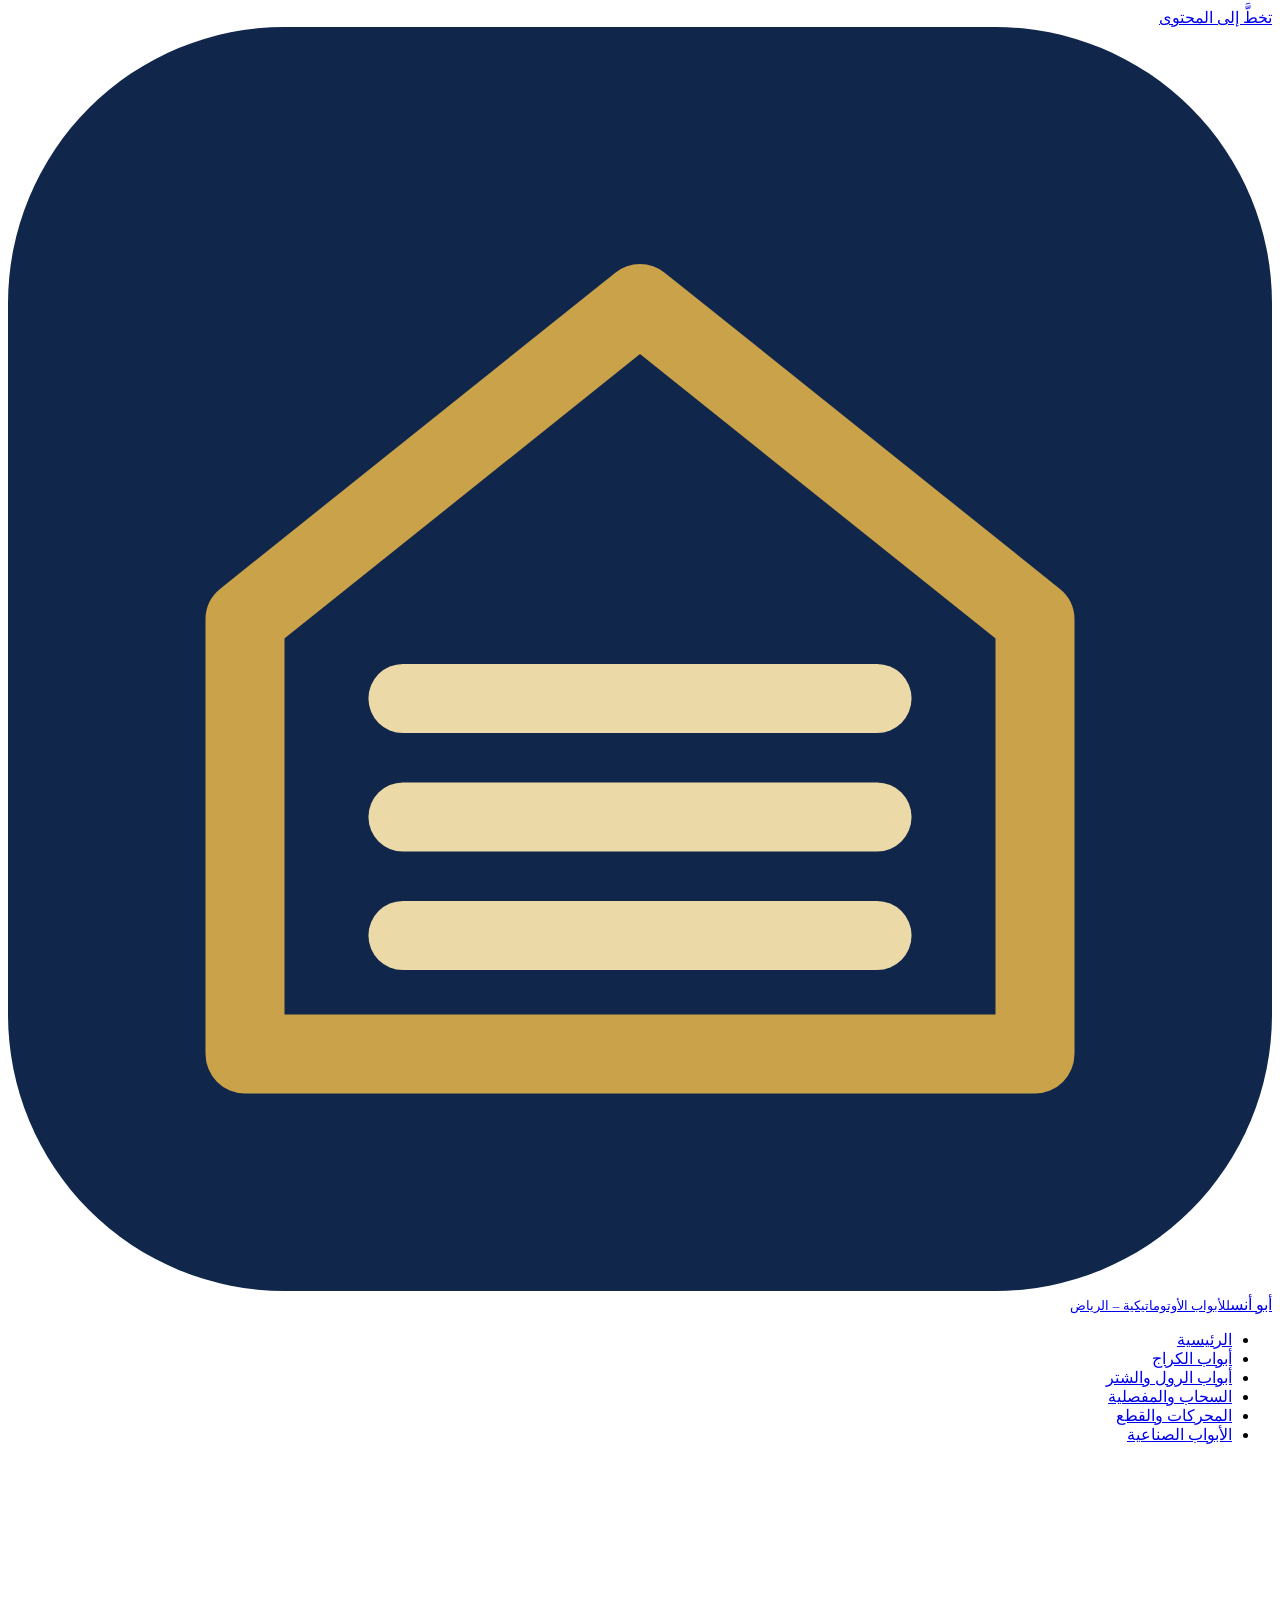
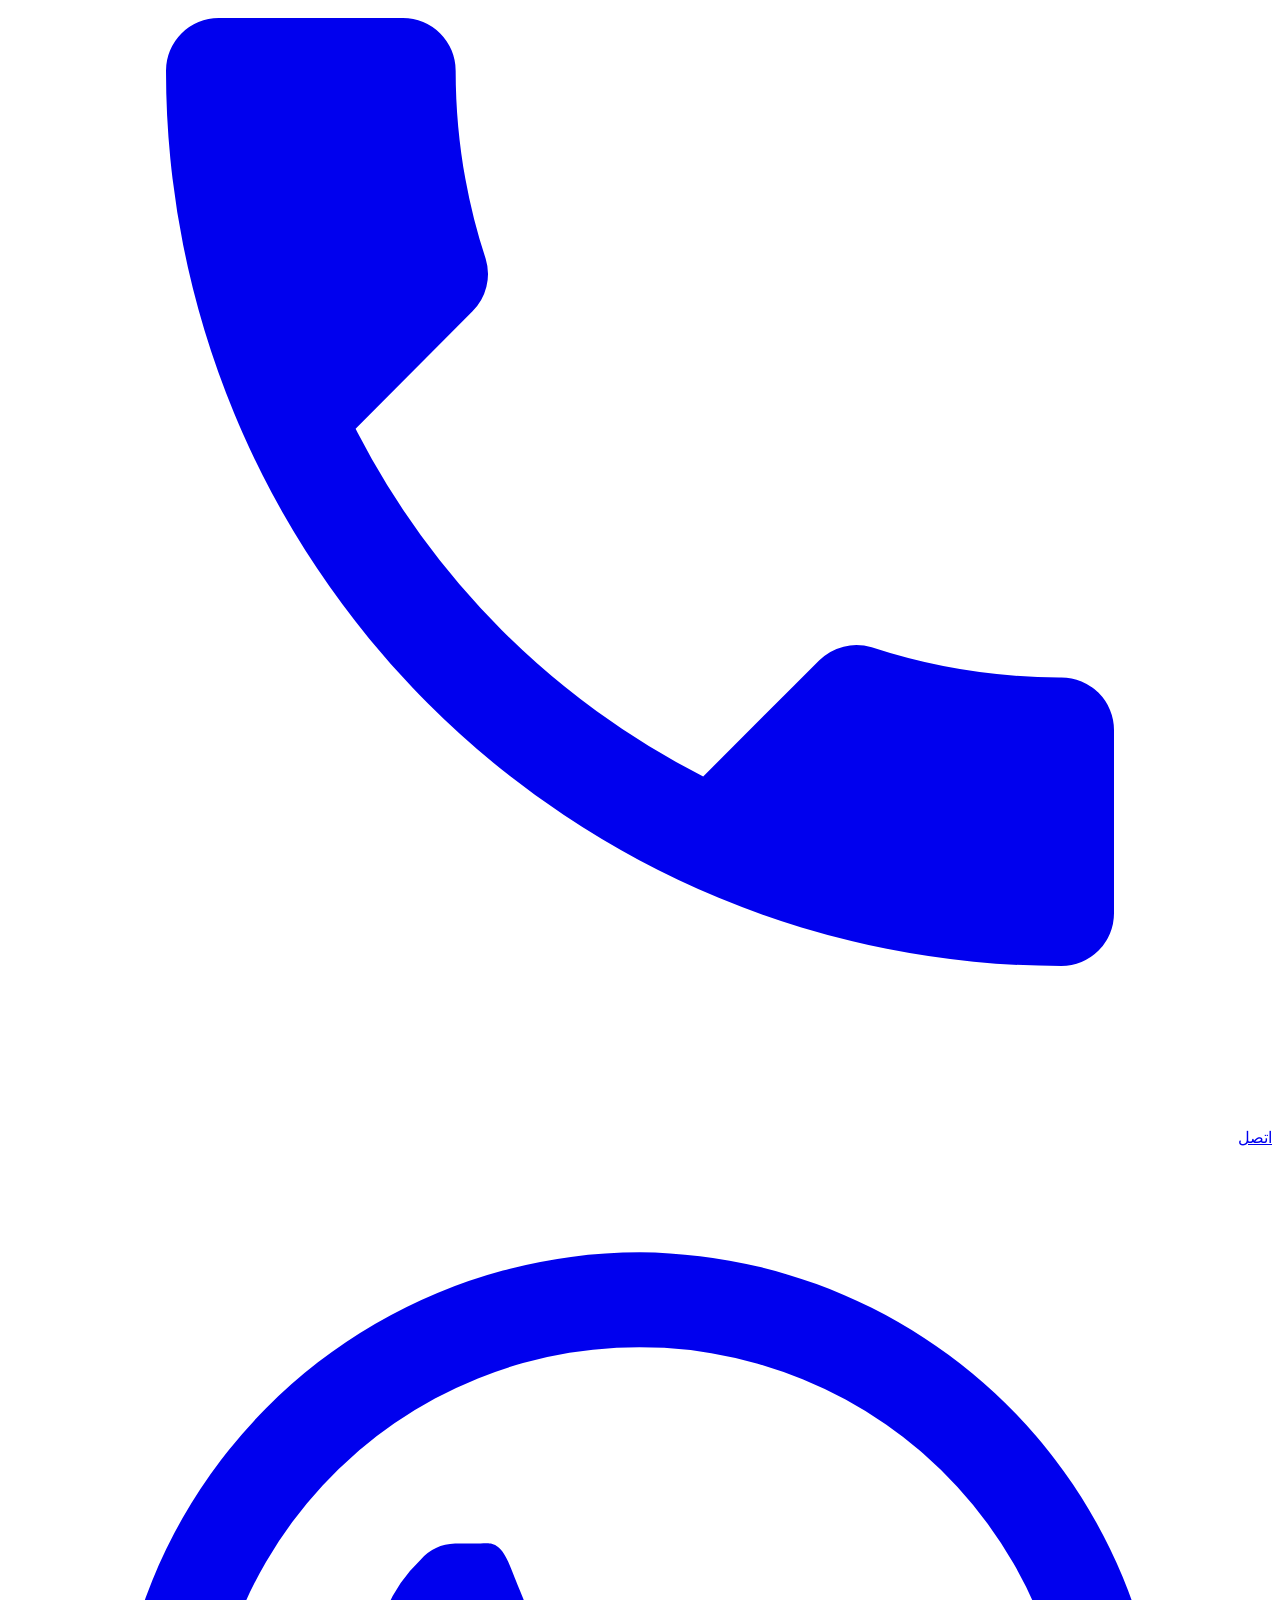
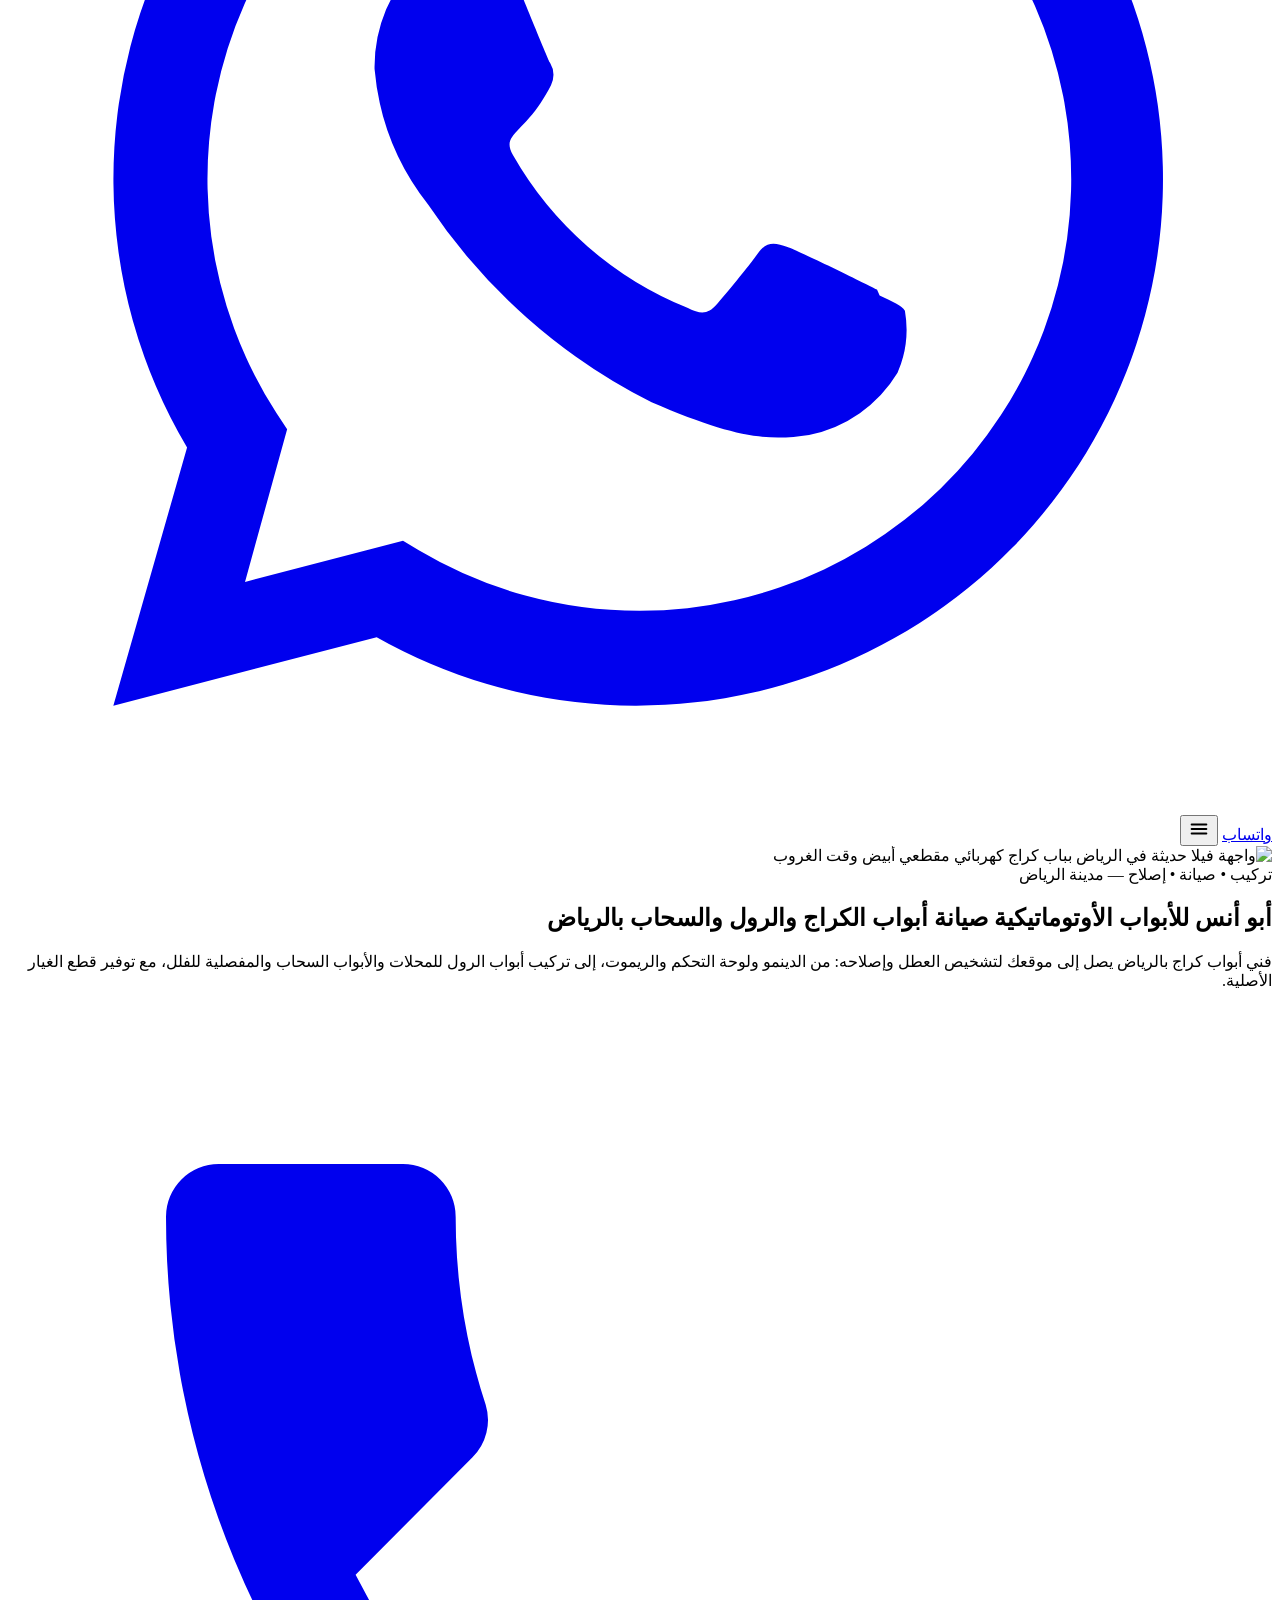
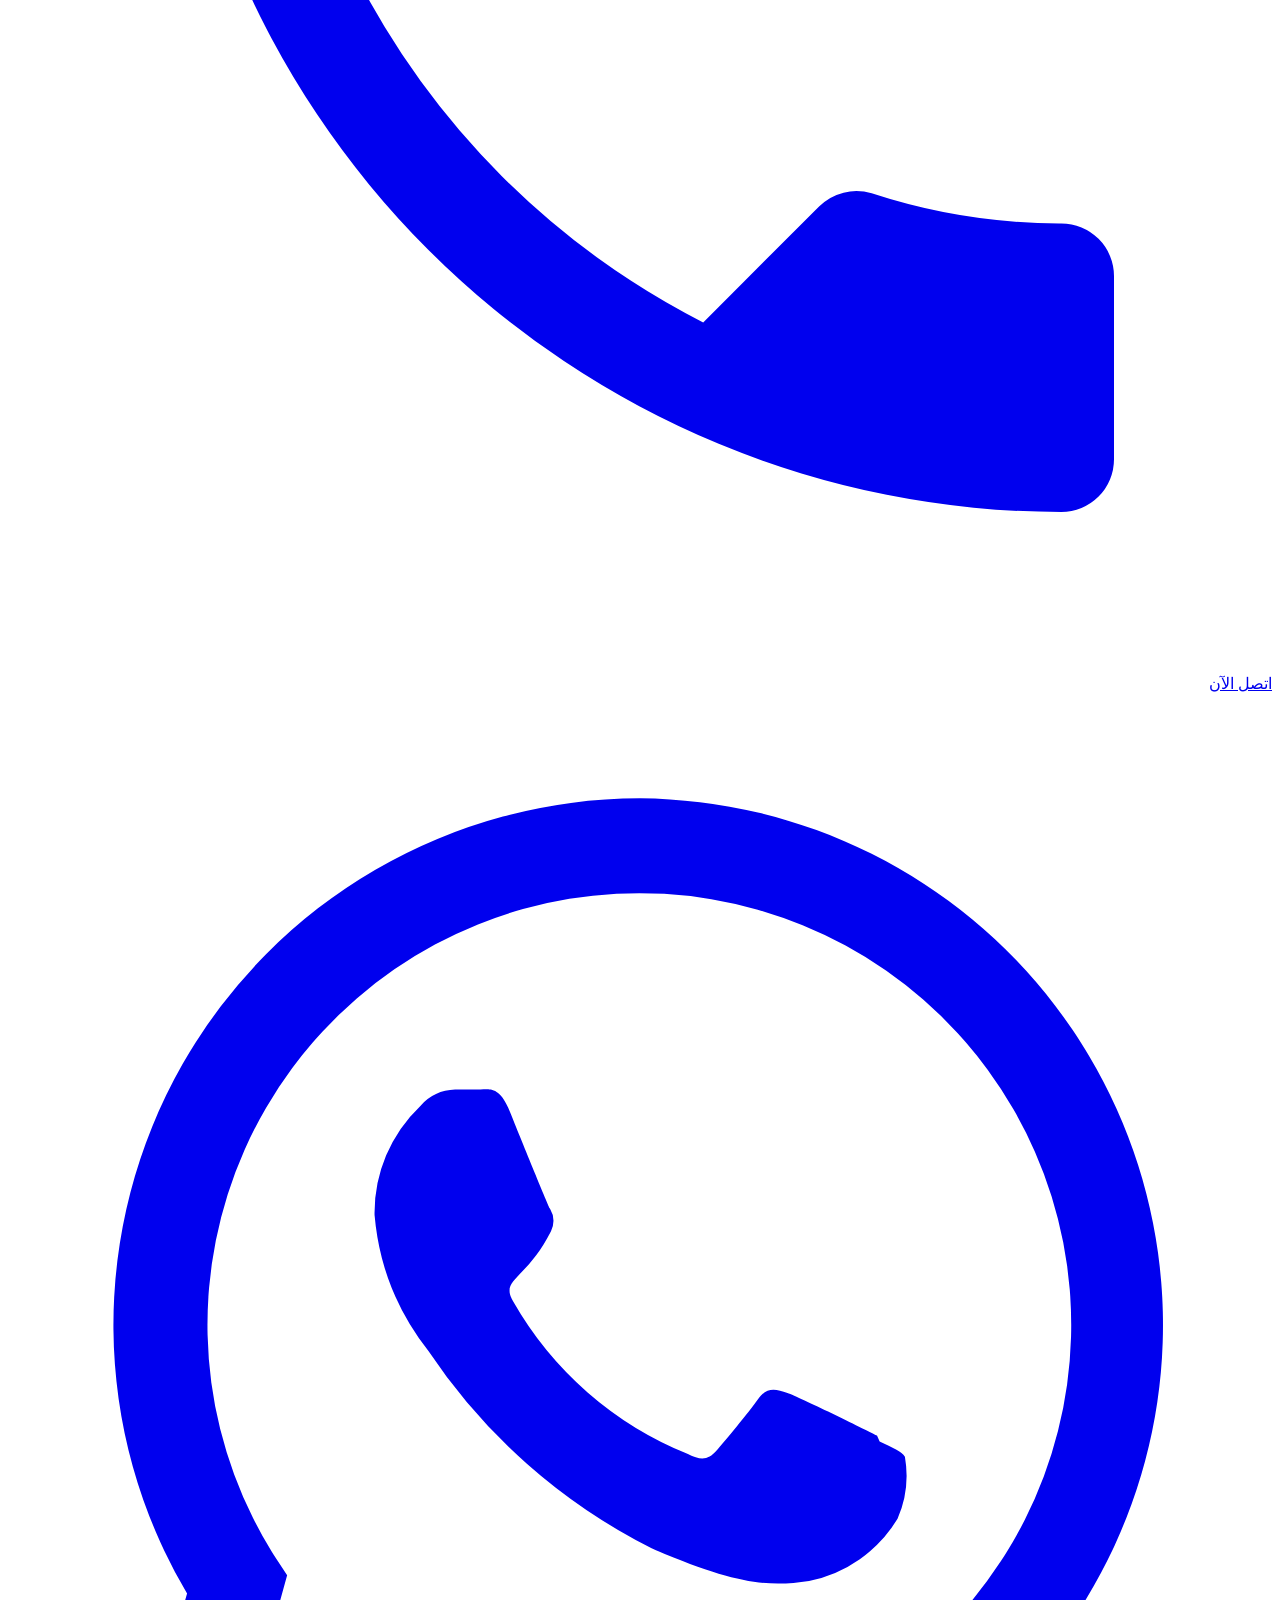
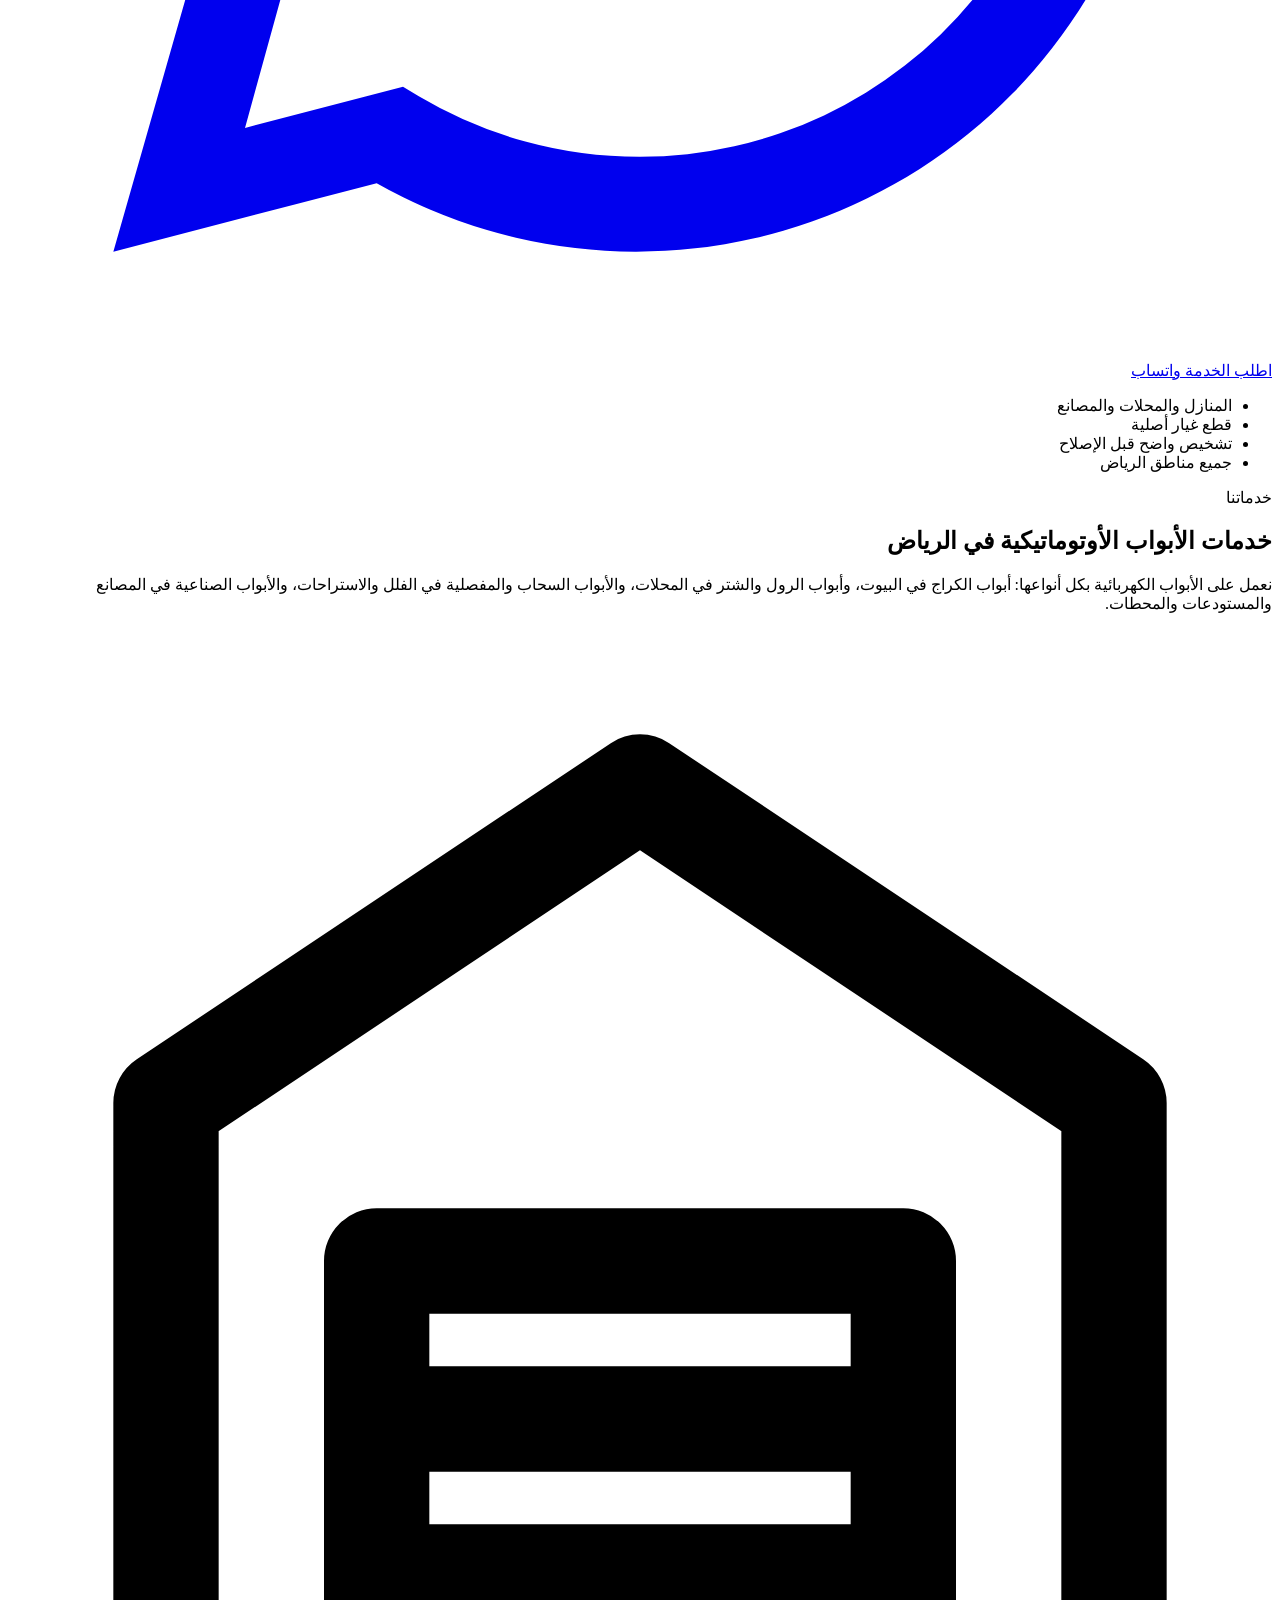
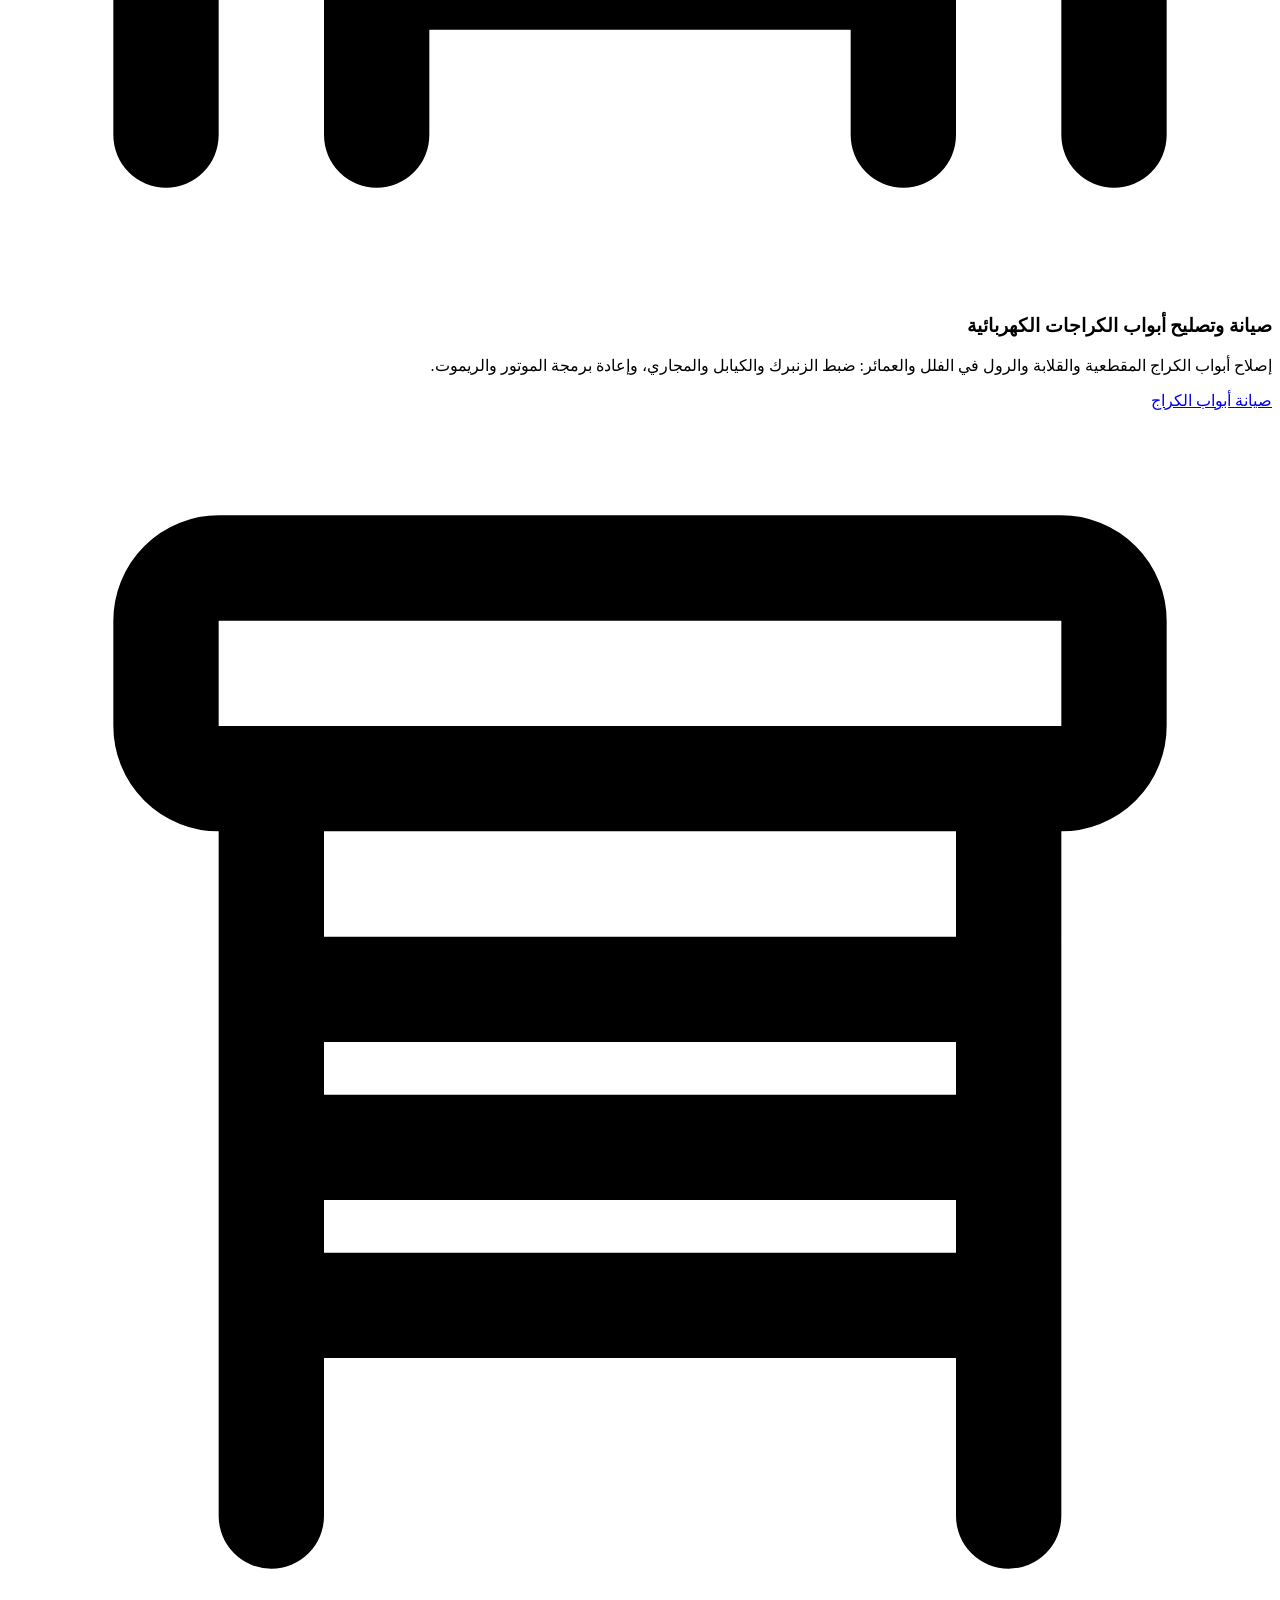
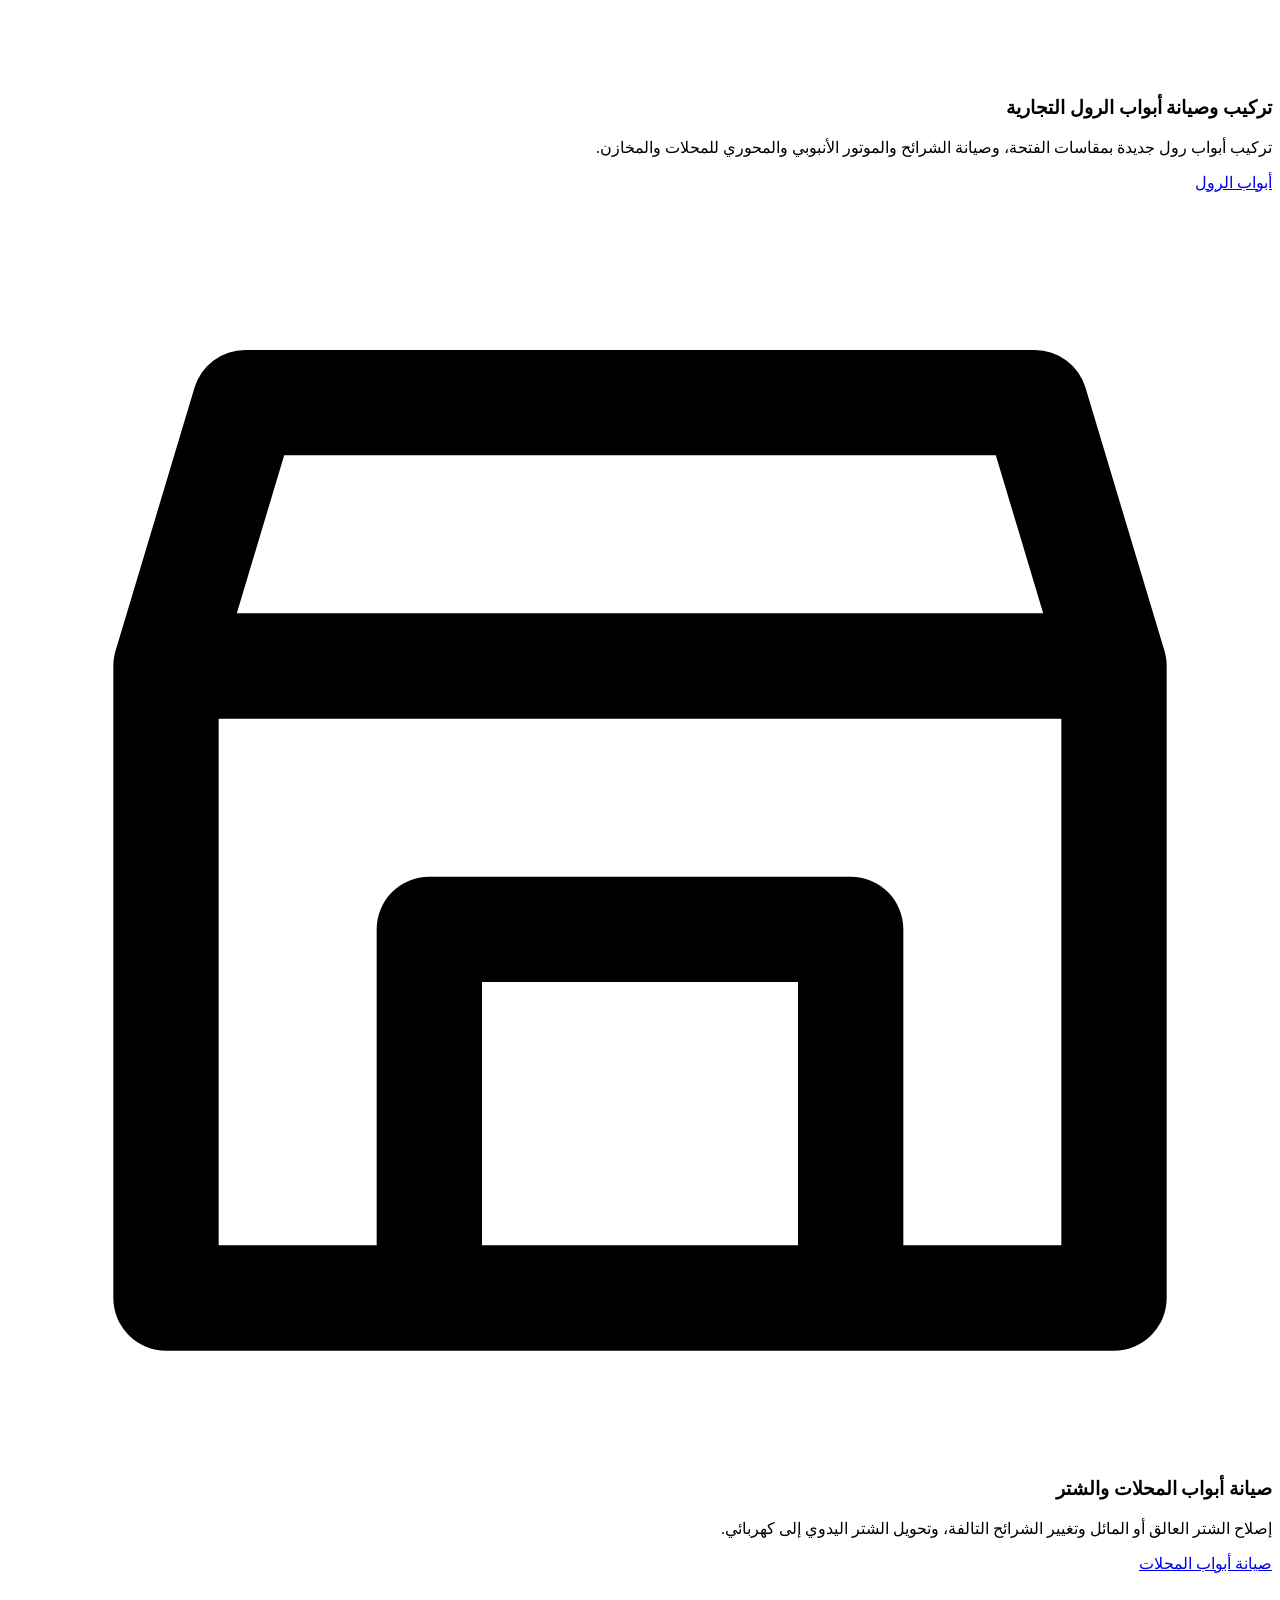
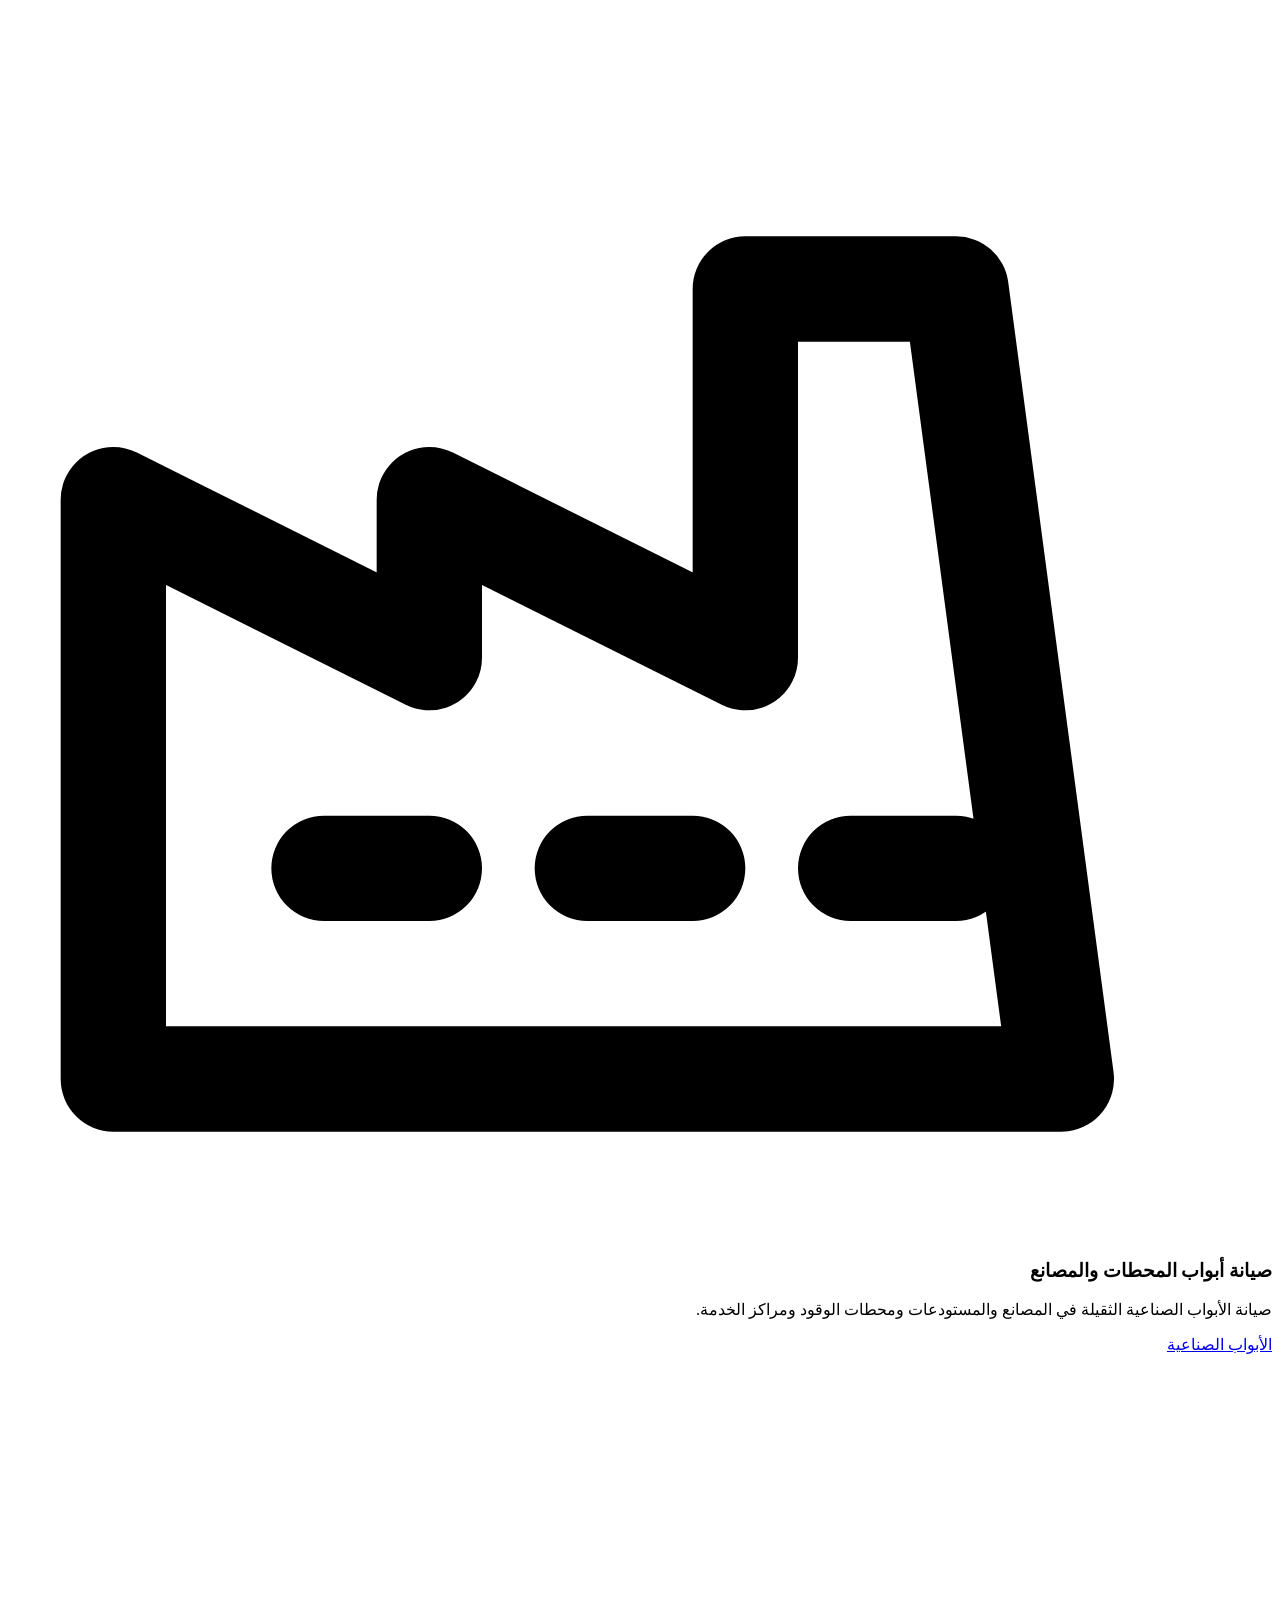
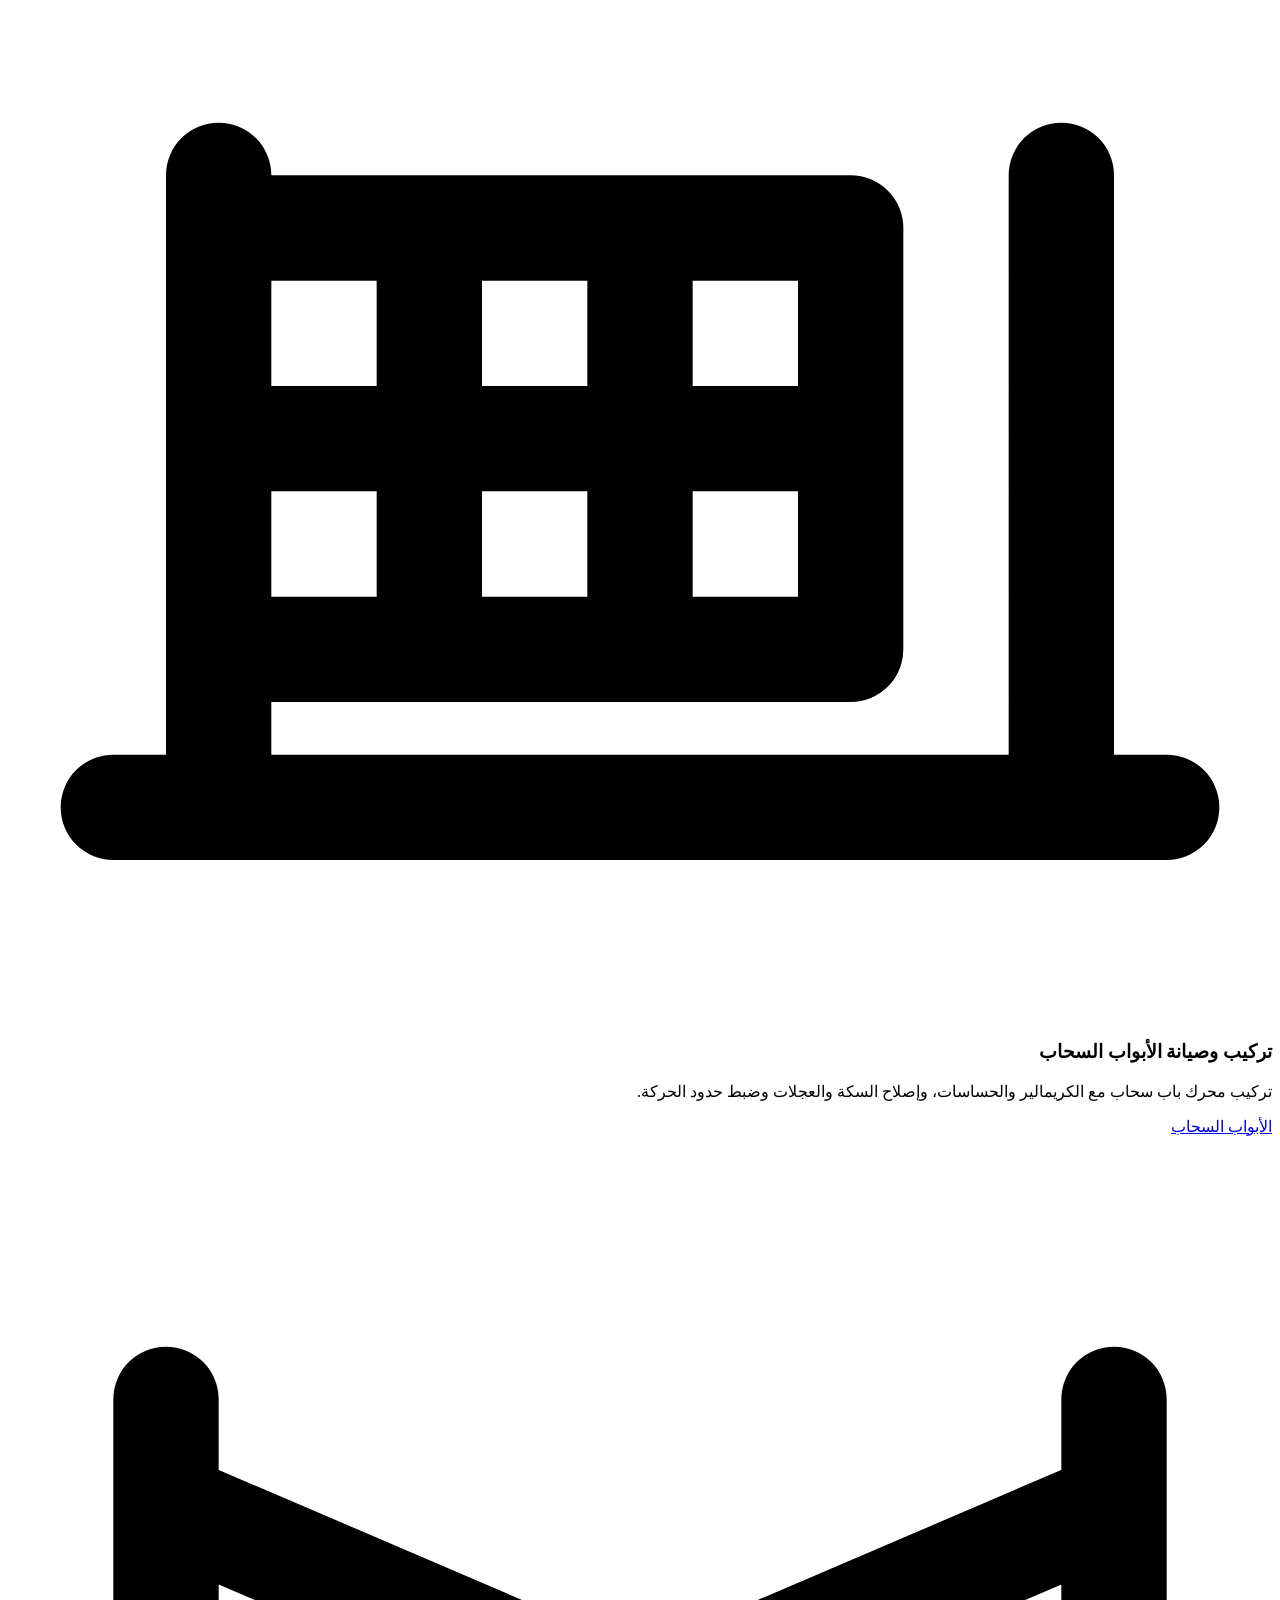
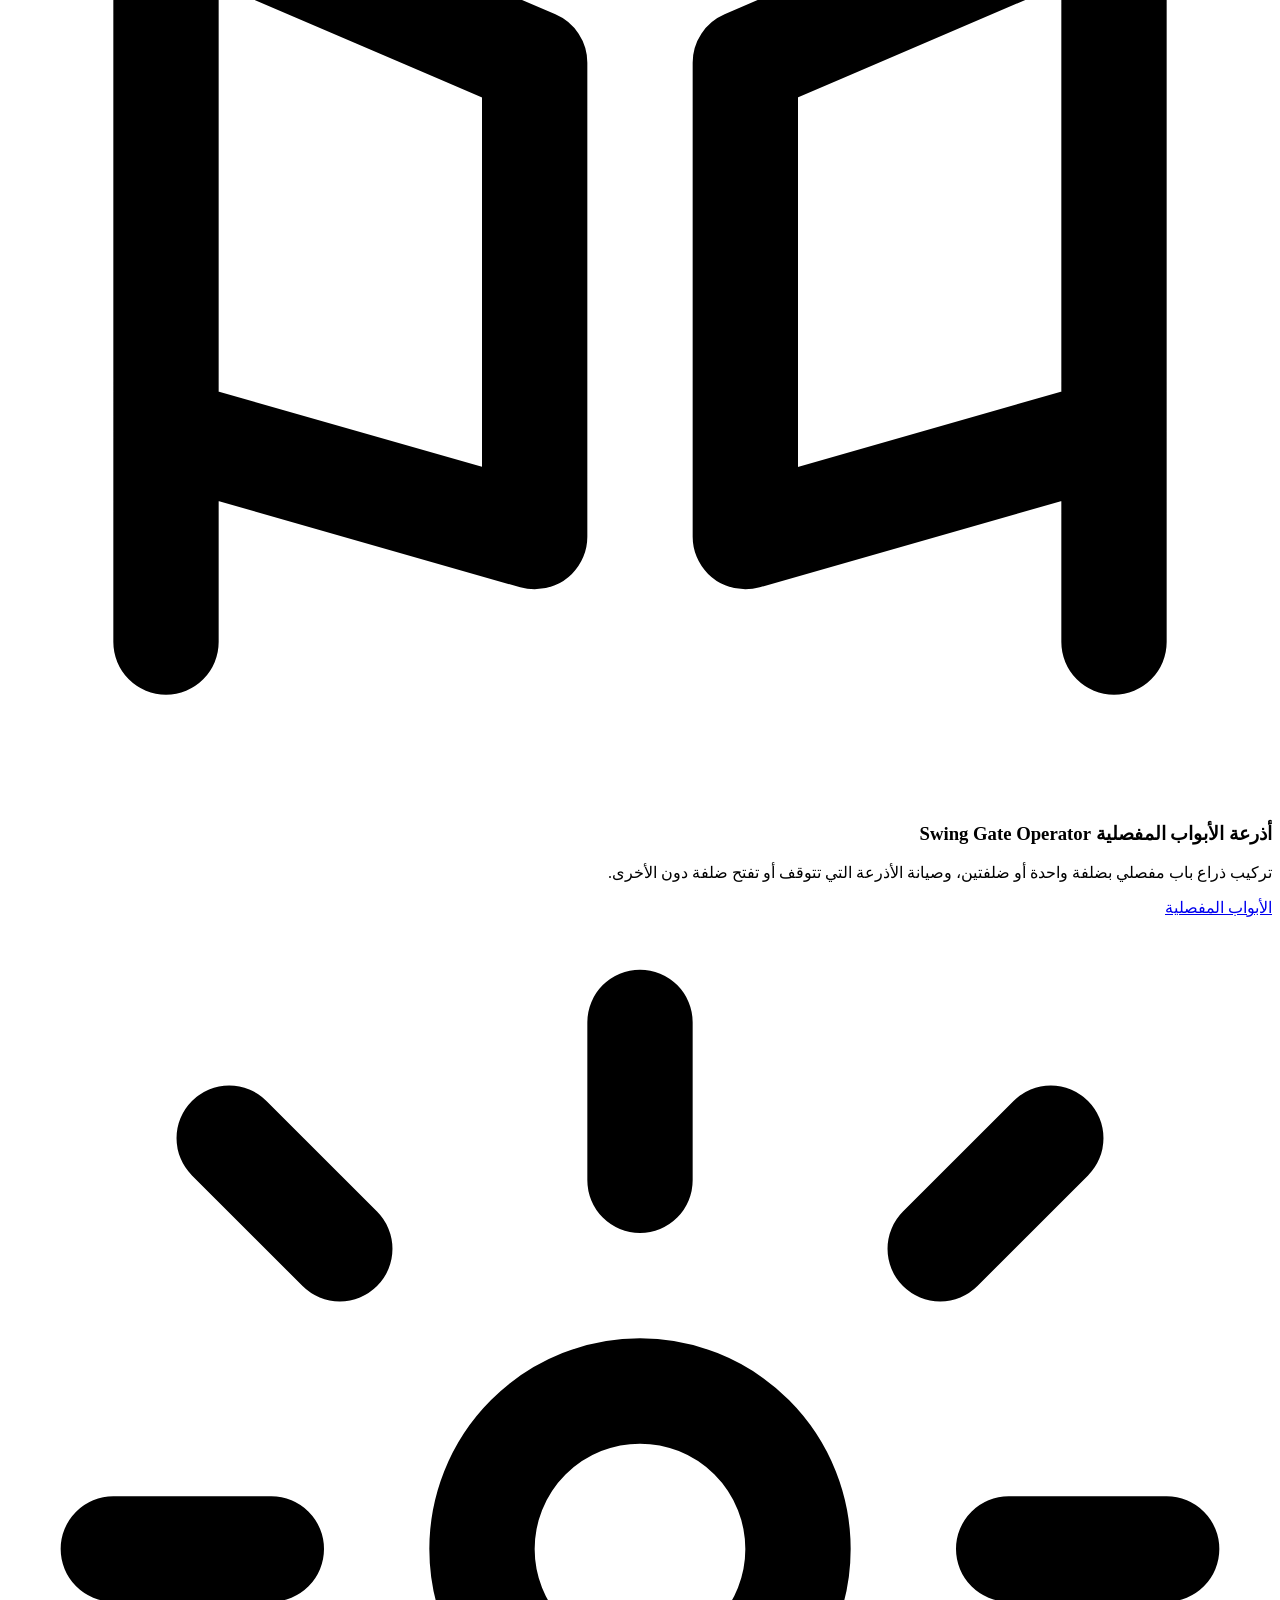
==== index.html @ 6423e1bf "Add files via upload" ====
<!DOCTYPE html>
<html lang="ar" dir="rtl">
<head>
<meta charset="utf-8">
<meta name="viewport" content="width=device-width, initial-scale=1">
<title>صيانة أبواب الكراج بالرياض | أبو أنس للأبواب الأوتوماتيكية</title>
<meta name="description" content="أبو أنس لصيانة وتصليح أبواب الكراج بالرياض وتركيب أبواب الرول والسحاب والمفصلية وإصلاح المحركات وقطع الغيار الأصلية. فني يصلك لجميع الأحياء. اتصل 0531421435.">
<link rel="canonical" href="https://abo-anas.online/">
<meta name="robots" content="index, follow, max-image-preview:large">
<meta name="theme-color" content="#0b1b36">
<meta name="format-detection" content="telephone=no">
<meta property="og:type" content="website">
<meta property="og:locale" content="ar_SA">
<meta property="og:site_name" content="أبو أنس للأبواب الأوتوماتيكية">
<meta property="og:title" content="صيانة أبواب الكراج بالرياض | أبو أنس للأبواب الأوتوماتيكية">
<meta property="og:description" content="أبو أنس لصيانة وتصليح أبواب الكراج بالرياض وتركيب أبواب الرول والسحاب والمفصلية وإصلاح المحركات وقطع الغيار الأصلية. فني يصلك لجميع الأحياء. اتصل 0531421435.">
<meta property="og:url" content="https://abo-anas.online/">
<meta property="og:image" content="https://abo-anas.online/assets/images/1.webp">
<meta property="og:image:width" content="1600">
<meta property="og:image:height" content="1008">
<meta property="og:image:type" content="image/webp">
<meta name="twitter:card" content="summary_large_image">
<meta name="twitter:title" content="صيانة أبواب الكراج بالرياض | أبو أنس للأبواب الأوتوماتيكية">
<meta name="twitter:description" content="أبو أنس لصيانة وتصليح أبواب الكراج بالرياض وتركيب أبواب الرول والسحاب والمفصلية وإصلاح المحركات وقطع الغيار الأصلية. فني يصلك لجميع الأحياء. اتصل 0531421435.">
<meta name="twitter:image" content="https://abo-anas.online/assets/images/1.webp">
<link rel="icon" href="favicon.svg" type="image/svg+xml">
<link rel="preload" href="assets/fonts/tajawal-800-arabic.woff2" as="font" type="font/woff2" crossorigin>
<link rel="preload" href="assets/fonts/tajawal-400-arabic.woff2" as="font" type="font/woff2" crossorigin>
<link rel="preload" href="assets/images/1.webp" as="image" type="image/webp" fetchpriority="high">
<link rel="stylesheet" href="assets/css/style.css">
<script type="application/ld+json">{"@context":"https://schema.org","@graph":[{"@type":"WebSite","@id":"https://abo-anas.online/#website","url":"https://abo-anas.online/","name":"أبو أنس للأبواب الأوتوماتيكية","inLanguage":"ar-SA","publisher":{"@id":"https://abo-anas.online/#business"}},{"@type":"HomeAndConstructionBusiness","@id":"https://abo-anas.online/#business","name":"أبو أنس للأبواب الأوتوماتيكية","url":"https://abo-anas.online/","telephone":"+966531421435","image":"https://abo-anas.online/assets/images/1.webp","logo":"https://abo-anas.online/favicon.svg","address":{"@type":"PostalAddress","addressLocality":"الرياض","addressRegion":"منطقة الرياض","addressCountry":"SA"},"areaServed":[{"@type":"City","name":"الرياض"},{"@type":"Place","name":"حي الملقا، الرياض"},{"@type":"Place","name":"حي النرجس، الرياض"},{"@type":"Place","name":"حي الياسمين، الرياض"},{"@type":"Place","name":"حي الصحافة، الرياض"},{"@type":"Place","name":"حي العارض، الرياض"},{"@type":"Place","name":"حي النخيل، الرياض"},{"@type":"Place","name":"حي قرطبة، الرياض"},{"@type":"Place","name":"حي السلي، الرياض"},{"@type":"Place","name":"حي العزيزية، الرياض"}],"contactPoint":{"@type":"ContactPoint","telephone":"+966531421435","contactType":"customer service","areaServed":"SA","availableLanguage":["ar"]},"knowsAbout":["صيانة أبواب الكراج","أبواب الرول","الأبواب السحاب","أذرعة الأبواب المفصلية","محركات الأبواب الكهربائية","الأبواب الصناعية"]},{"@type":"WebPage","@id":"https://abo-anas.online/#webpage","url":"https://abo-anas.online/","name":"صيانة أبواب الكراج بالرياض | أبو أنس للأبواب الأوتوماتيكية","description":"أبو أنس لصيانة وتصليح أبواب الكراج بالرياض وتركيب أبواب الرول والسحاب والمفصلية وإصلاح المحركات وقطع الغيار الأصلية. فني يصلك لجميع الأحياء. اتصل 0531421435.","inLanguage":"ar-SA","isPartOf":{"@id":"https://abo-anas.online/#website"},"about":{"@id":"https://abo-anas.online/#business"},"primaryImageOfPage":{"@type":"ImageObject","url":"https://abo-anas.online/assets/images/1.webp"},"breadcrumb":{"@id":"https://abo-anas.online/#breadcrumb"}},{"@type":"BreadcrumbList","@id":"https://abo-anas.online/#breadcrumb","itemListElement":[{"@type":"ListItem","position":1,"name":"الرئيسية","item":"https://abo-anas.online/"}]},{"@type":"ItemList","@id":"https://abo-anas.online/#services","name":"خدمات أبو أنس للأبواب الأوتوماتيكية","itemListElement":[{"@type":"ListItem","position":1,"item":{"@type":"Service","name":"صيانة وتصليح أبواب الكراجات الكهربائية","url":"https://abo-anas.online/garage-doors.html","provider":{"@id":"https://abo-anas.online/#business"},"areaServed":{"@type":"City","name":"الرياض"}}},{"@type":"ListItem","position":2,"item":{"@type":"Service","name":"تركيب وصيانة أبواب الرول التجارية","url":"https://abo-anas.online/roller-doors.html","provider":{"@id":"https://abo-anas.online/#business"},"areaServed":{"@type":"City","name":"الرياض"}}},{"@type":"ListItem","position":3,"item":{"@type":"Service","name":"صيانة أبواب المحلات والشتر","url":"https://abo-anas.online/roller-doors.html#shops","provider":{"@id":"https://abo-anas.online/#business"},"areaServed":{"@type":"City","name":"الرياض"}}},{"@type":"ListItem","position":4,"item":{"@type":"Service","name":"صيانة أبواب المحطات والمصانع","url":"https://abo-anas.online/industrial-doors.html","provider":{"@id":"https://abo-anas.online/#business"},"areaServed":{"@type":"City","name":"الرياض"}}},{"@type":"ListItem","position":5,"item":{"@type":"Service","name":"تركيب وصيانة الأبواب السحاب","url":"https://abo-anas.online/automatic-gates.html","provider":{"@id":"https://abo-anas.online/#business"},"areaServed":{"@type":"City","name":"الرياض"}}},{"@type":"ListItem","position":6,"item":{"@type":"Service","name":"أذرعة الأبواب المفصلية Swing Gate Operator","url":"https://abo-anas.online/automatic-gates.html#swing","provider":{"@id":"https://abo-anas.online/#business"},"areaServed":{"@type":"City","name":"الرياض"}}},{"@type":"ListItem","position":7,"item":{"@type":"Service","name":"إصلاح دينمو جراج السحب","url":"https://abo-anas.online/motors-and-spare-parts.html","provider":{"@id":"https://abo-anas.online/#business"},"areaServed":{"@type":"City","name":"الرياض"}}},{"@type":"ListItem","position":8,"item":{"@type":"Service","name":"إصلاح محركات الأبواب الكهربائية","url":"https://abo-anas.online/motors-and-spare-parts.html#motors","provider":{"@id":"https://abo-anas.online/#business"},"areaServed":{"@type":"City","name":"الرياض"}}},{"@type":"ListItem","position":9,"item":{"@type":"Service","name":"صيانة لوحات التحكم والريموتات والحساسات","url":"https://abo-anas.online/motors-and-spare-parts.html#control","provider":{"@id":"https://abo-anas.online/#business"},"areaServed":{"@type":"City","name":"الرياض"}}},{"@type":"ListItem","position":10,"item":{"@type":"Service","name":"توفير قطع الغيار الأصلية","url":"https://abo-anas.online/motors-and-spare-parts.html#parts","provider":{"@id":"https://abo-anas.online/#business"},"areaServed":{"@type":"City","name":"الرياض"}}}]}]}</script>
</head>
<body>
<a class="skip" href="#main">تخطَّ إلى المحتوى</a>
<header class="site-header">
  <div class="container header-inner">
    <a class="brand" href="./" aria-label="أبو أنس للأبواب الأوتوماتيكية - الصفحة الرئيسية">
      <svg class="brand-mark" viewBox="0 0 64 64" aria-hidden="true"><rect width="64" height="64" rx="14" fill="#10264a"/><path d="M12 30 32 14l20 16v22H12z" fill="none" stroke="#c9a24a" stroke-width="4" stroke-linejoin="round"/><path d="M20 34h24M20 40h24M20 46h24" stroke="#ecd9a8" stroke-width="3.5" stroke-linecap="round"/></svg>
      <span>أبو أنس<small>للأبواب الأوتوماتيكية – الرياض</small></span>
    </a>
    <nav class="nav" id="main-nav" aria-label="القائمة الرئيسية">
      <ul>
      <li><a href="./" aria-current="page">الرئيسية</a></li>
      <li><a href="garage-doors.html">أبواب الكراج</a></li>
      <li><a href="roller-doors.html">أبواب الرول والشتر</a></li>
      <li><a href="automatic-gates.html">السحاب والمفصلية</a></li>
      <li><a href="motors-and-spare-parts.html">المحركات والقطع</a></li>
      <li><a href="industrial-doors.html">الأبواب الصناعية</a></li>
      </ul>
    </nav>
    <div class="header-cta">
      <a class="btn btn-gold btn-sm" href="tel:+966531421435" data-loc="header"><svg viewBox="0 0 24 24" fill="currentColor" aria-hidden="true"><path d="M6.6 10.8a15.1 15.1 0 0 0 6.6 6.6l2.2-2.2a1 1 0 0 1 1-.25 11.4 11.4 0 0 0 3.6.57 1 1 0 0 1 1 1V20a1 1 0 0 1-1 1A17 17 0 0 1 3 4a1 1 0 0 1 1-1h3.5a1 1 0 0 1 1 1c0 1.25.2 2.45.57 3.57a1 1 0 0 1-.25 1z"/></svg><span>اتصل</span></a>
      <a class="btn btn-wa btn-sm" href="https://wa.me/966531421435" target="_blank" rel="noopener" data-loc="header"><svg viewBox="0 0 24 24" fill="currentColor" aria-hidden="true"><path d="M12 2a10 10 0 0 0-8.6 15.1L2 22l5-1.3A10 10 0 1 0 12 2zm0 18.2a8.2 8.2 0 0 1-4.2-1.15l-.3-.18-3 .78.8-2.9-.2-.3A8.2 8.2 0 1 1 12 20.2zm4.5-6.1c-.25-.13-1.47-.73-1.7-.81s-.39-.12-.56.12-.64.81-.79.98-.29.19-.54.06a6.7 6.7 0 0 1-3.32-2.9c-.25-.43.25-.4.72-1.33a.46.46 0 0 0-.02-.43c-.06-.12-.56-1.34-.76-1.84s-.4-.42-.56-.42h-.48a.92.92 0 0 0-.66.31 2.8 2.8 0 0 0-.87 2.07 4.85 4.85 0 0 0 1.02 2.58 11.1 11.1 0 0 0 4.24 3.75c1.58.68 2.2.74 2.99.62a2.55 2.55 0 0 0 1.68-1.18 2.07 2.07 0 0 0 .14-1.18c-.06-.1-.23-.17-.48-.29z"/></svg><span>واتساب</span></a>
      <button class="menu-toggle" type="button" aria-controls="main-nav" aria-expanded="false" aria-label="فتح القائمة"><svg width="22" height="22" viewBox="0 0 24 24" fill="none" stroke="currentColor" stroke-width="2.2" stroke-linecap="round" aria-hidden="true"><path d="M4 7h16M4 12h16M4 17h16"/></svg></button>
    </div>
  </div>
</header>
<main id="main">
<section class="hero">
  <div class="hero-media"><img src="assets/images/1.webp" alt="واجهة فيلا حديثة في الرياض بباب كراج كهربائي مقطعي أبيض وقت الغروب" width="1600" height="1008" fetchpriority="high" decoding="async"></div>
  <div class="container">
    <div class="hero-inner">
      <span class="eyebrow">تركيب • صيانة • إصلاح — مدينة الرياض</span>
      <h1>أبو أنس للأبواب الأوتوماتيكية <span>صيانة أبواب الكراج والرول والسحاب بالرياض</span></h1>
      <p class="lead">فني أبواب كراج بالرياض يصل إلى موقعك لتشخيص العطل وإصلاحه: من الدينمو ولوحة التحكم والريموت، إلى تركيب أبواب الرول للمحلات والأبواب السحاب والمفصلية للفلل، مع توفير قطع الغيار الأصلية.</p>
      <div class="hero-actions">
        <a class="btn btn-gold" href="tel:+966531421435" data-loc="hero"><svg viewBox="0 0 24 24" fill="currentColor" aria-hidden="true"><path d="M6.6 10.8a15.1 15.1 0 0 0 6.6 6.6l2.2-2.2a1 1 0 0 1 1-.25 11.4 11.4 0 0 0 3.6.57 1 1 0 0 1 1 1V20a1 1 0 0 1-1 1A17 17 0 0 1 3 4a1 1 0 0 1 1-1h3.5a1 1 0 0 1 1 1c0 1.25.2 2.45.57 3.57a1 1 0 0 1-.25 1z"/></svg><span>اتصل الآن</span></a>
        <a class="btn btn-outline" href="https://wa.me/966531421435" target="_blank" rel="noopener" data-loc="hero"><svg viewBox="0 0 24 24" fill="currentColor" aria-hidden="true"><path d="M12 2a10 10 0 0 0-8.6 15.1L2 22l5-1.3A10 10 0 1 0 12 2zm0 18.2a8.2 8.2 0 0 1-4.2-1.15l-.3-.18-3 .78.8-2.9-.2-.3A8.2 8.2 0 1 1 12 20.2zm4.5-6.1c-.25-.13-1.47-.73-1.7-.81s-.39-.12-.56.12-.64.81-.79.98-.29.19-.54.06a6.7 6.7 0 0 1-3.32-2.9c-.25-.43.25-.4.72-1.33a.46.46 0 0 0-.02-.43c-.06-.12-.56-1.34-.76-1.84s-.4-.42-.56-.42h-.48a.92.92 0 0 0-.66.31 2.8 2.8 0 0 0-.87 2.07 4.85 4.85 0 0 0 1.02 2.58 11.1 11.1 0 0 0 4.24 3.75c1.58.68 2.2.74 2.99.62a2.55 2.55 0 0 0 1.68-1.18 2.07 2.07 0 0 0 .14-1.18c-.06-.1-.23-.17-.48-.29z"/></svg><span>اطلب الخدمة واتساب</span></a>
      </div>
      <ul class="hero-points">
        <li>المنازل والمحلات والمصانع</li>
        <li>قطع غيار أصلية</li>
        <li>تشخيص واضح قبل الإصلاح</li>
        <li>جميع مناطق الرياض</li>
      </ul>
    </div>
  </div>
</section>

<section class="section" id="services" aria-labelledby="services-title">
  <div class="container">
    <div class="section-head">
      <span class="kicker">خدماتنا</span>
      <h2 id="services-title">خدمات الأبواب الأوتوماتيكية في الرياض</h2>
      <p>نعمل على الأبواب الكهربائية بكل أنواعها: أبواب الكراج في البيوت، وأبواب الرول والشتر في المحلات، والأبواب السحاب والمفصلية في الفلل والاستراحات، والأبواب الصناعية في المصانع والمستودعات والمحطات.</p>
    </div>
    <div class="grid cards">
    <article class="card">
      <div class="icon"><svg viewBox="0 0 24 24" fill="none" stroke="currentColor" stroke-width="2" stroke-linecap="round" stroke-linejoin="round" aria-hidden="true"><path d="M3 21V9l9-6 9 6v12"/><path d="M7 21v-9h10v9M7 15h10M7 18h10"/></svg></div>
      <h3>صيانة وتصليح أبواب الكراجات الكهربائية</h3>
      <p>إصلاح أبواب الكراج المقطعية والقلابة والرول في الفلل والعمائر: ضبط الزنبرك والكيابل والمجاري، وإعادة برمجة الموتور والريموت.</p>
      <a class="card-link stretched" href="garage-doors.html">صيانة أبواب الكراج</a>
    </article>
    <article class="card">
      <div class="icon"><svg viewBox="0 0 24 24" fill="none" stroke="currentColor" stroke-width="2" stroke-linecap="round" aria-hidden="true"><rect x="3" y="3" width="18" height="4" rx="1"/><path d="M5 7v14M19 7v14M5 11h14M5 14h14M5 17h14"/></svg></div>
      <h3>تركيب وصيانة أبواب الرول التجارية</h3>
      <p>تركيب أبواب رول جديدة بمقاسات الفتحة، وصيانة الشرائح والموتور الأنبوبي والمحوري للمحلات والمخازن.</p>
      <a class="card-link stretched" href="roller-doors.html">أبواب الرول</a>
    </article>
    <article class="card">
      <div class="icon"><svg viewBox="0 0 24 24" fill="none" stroke="currentColor" stroke-width="2" stroke-linecap="round" stroke-linejoin="round" aria-hidden="true"><path d="M3 9l1.5-5h15L21 9M3 9h18v12H3zM8 21v-7h8v7"/></svg></div>
      <h3>صيانة أبواب المحلات والشتر</h3>
      <p>إصلاح الشتر العالق أو المائل وتغيير الشرائح التالفة، وتحويل الشتر اليدوي إلى كهربائي.</p>
      <a class="card-link stretched" href="roller-doors.html#shops">صيانة أبواب المحلات</a>
    </article>
    <article class="card">
      <div class="icon"><svg viewBox="0 0 24 24" fill="none" stroke="currentColor" stroke-width="2" stroke-linecap="round" stroke-linejoin="round" aria-hidden="true"><path d="M2 21V10l6 3V10l6 3V6h4l2 15zM6 17h2M11 17h2M16 17h2"/></svg></div>
      <h3>صيانة أبواب المحطات والمصانع</h3>
      <p>صيانة الأبواب الصناعية الثقيلة في المصانع والمستودعات ومحطات الوقود ومراكز الخدمة.</p>
      <a class="card-link stretched" href="industrial-doors.html">الأبواب الصناعية</a>
    </article>
    <article class="card">
      <div class="icon"><svg viewBox="0 0 24 24" fill="none" stroke="currentColor" stroke-width="2" stroke-linecap="round" aria-hidden="true"><path d="M2 20h20M4 20V8M20 20V8M4 9h12M4 13h12M4 17h12M8 9v8M12 9v8M16 9v8"/></svg></div>
      <h3>تركيب وصيانة الأبواب السحاب</h3>
      <p>تركيب محرك باب سحاب مع الكريمالير والحساسات، وإصلاح السكة والعجلات وضبط حدود الحركة.</p>
      <a class="card-link stretched" href="automatic-gates.html">الأبواب السحاب</a>
    </article>
    <article class="card">
      <div class="icon"><svg viewBox="0 0 24 24" fill="none" stroke="currentColor" stroke-width="2" stroke-linecap="round" stroke-linejoin="round" aria-hidden="true"><path d="M3 21V5M21 21V5M3 7l7 3v9l-7-2M21 7l-7 3v9l7-2"/></svg></div>
      <h3>أذرعة الأبواب المفصلية Swing Gate Operator</h3>
      <p>تركيب ذراع باب مفصلي بضلفة واحدة أو ضلفتين، وصيانة الأذرعة التي تتوقف أو تفتح ضلفة دون الأخرى.</p>
      <a class="card-link stretched" href="automatic-gates.html#swing">الأبواب المفصلية</a>
    </article>
    <article class="card">
      <div class="icon"><svg viewBox="0 0 24 24" fill="none" stroke="currentColor" stroke-width="2" stroke-linecap="round" stroke-linejoin="round" aria-hidden="true"><circle cx="12" cy="12" r="3"/><path d="M12 2v3M12 19v3M4.2 4.2l2.1 2.1M17.7 17.7l2.1 2.1M2 12h3M19 12h3M4.2 19.8l2.1-2.1M17.7 6.3l2.1-2.1"/></svg></div>
      <h3>إصلاح دينمو جراج السحب</h3>
      <p>فحص ماكينة سحب الأبواب وتغيير التروس والمكثف والمفاتيح الداخلية قبل اللجوء إلى الاستبدال.</p>
      <a class="card-link stretched" href="motors-and-spare-parts.html">إصلاح الدينمو</a>
    </article>
    <article class="card">
      <div class="icon"><svg viewBox="0 0 24 24" fill="none" stroke="currentColor" stroke-width="2" stroke-linecap="round" stroke-linejoin="round" aria-hidden="true"><circle cx="12" cy="12" r="3"/><path d="M12 2v3M12 19v3M4.2 4.2l2.1 2.1M17.7 17.7l2.1 2.1M2 12h3M19 12h3M4.2 19.8l2.1-2.1M17.7 6.3l2.1-2.1"/></svg></div>
      <h3>إصلاح محركات الأبواب الكهربائية</h3>
      <p>إصلاح المحركات العلوية والجانبية والأنبوبية ومحركات الأبواب السحاب والصناعية.</p>
      <a class="card-link stretched" href="motors-and-spare-parts.html#motors">إصلاح المحركات</a>
    </article>
    <article class="card">
      <div class="icon"><svg viewBox="0 0 24 24" fill="none" stroke="currentColor" stroke-width="2" stroke-linecap="round" aria-hidden="true"><rect x="7" y="2" width="10" height="20" rx="3"/><circle cx="12" cy="8" r="1.5"/><path d="M10 13h4M10 16h4"/></svg></div>
      <h3>صيانة لوحات التحكم والريموتات والحساسات</h3>
      <p>إصلاح كروت التحكم وبرمجة الريموتات ونسخها، وضبط حساسات الأمان (الفوتوسل) لحماية الأطفال والسيارات.</p>
      <a class="card-link stretched" href="motors-and-spare-parts.html#control">لوحات التحكم والريموت</a>
    </article>
    <article class="card">
      <div class="icon"><svg viewBox="0 0 24 24" fill="none" stroke="currentColor" stroke-width="2" stroke-linecap="round" stroke-linejoin="round" aria-hidden="true"><path d="M14.7 6.3a4 4 0 0 0-5.4 5.4L3 18v3h3l6.3-6.3a4 4 0 0 0 5.4-5.4l-2.5 2.5-2.4-.6-.6-2.4z"/></svg></div>
      <h3>توفير قطع الغيار الأصلية</h3>
      <p>محركات وكروت وريموتات وزنبركات وكيابل وبكرات أصلية متوافقة مع نوع بابك ومحركه.</p>
      <a class="card-link stretched" href="motors-and-spare-parts.html#parts">قطع الغيار</a>
    </article>
  </div>
  </div>
</section>

<section class="section soft" aria-labelledby="about-title">
  <div class="container split">
    <div>
      <span class="kicker">لماذا أبو أنس؟</span>
      <h2 id="about-title">فني أبواب كراج بالرياض يشرح لك العطل قبل أن يصلحه</h2>
      <p>الباب الأوتوماتيكي منظومة متكاملة: محرك، ولوحة تحكم، وريموت، وحساسات أمان، وأجزاء ميكانيكية تتحمل وزن الباب كل يوم. لذلك نبدأ بفحص المنظومة كاملة لمعرفة سبب العطل الحقيقي، بدلاً من تغيير قطعة سليمة.</p>
      <p>نوضح لك ما يحتاجه الباب وما يمكن تأجيله، ونستخدم قطع غيار أصلية متوافقة مع المحرك، ثم نختبر الباب أمامك فتحاً وإغلاقاً قبل المغادرة.</p>
      <ul class="check-list"><li>صيانة أبواب الكراج بالرياض للفلل والعمائر والاستراحات</li><li>صيانة أبواب المحلات بالرياض وأبواب الشتر الكهربائية</li><li>تركيب أبواب سحاب ومفصلية مع محركاتها وأذرعتها</li><li>إصلاح محركات أبواب الكراجات ولوحات التحكم والريموتات</li></ul>
      <div class="hero-actions"><a class="btn btn-navy" href="tel:+966531421435" data-loc="about"><svg viewBox="0 0 24 24" fill="currentColor" aria-hidden="true"><path d="M6.6 10.8a15.1 15.1 0 0 0 6.6 6.6l2.2-2.2a1 1 0 0 1 1-.25 11.4 11.4 0 0 0 3.6.57 1 1 0 0 1 1 1V20a1 1 0 0 1-1 1A17 17 0 0 1 3 4a1 1 0 0 1 1-1h3.5a1 1 0 0 1 1 1c0 1.25.2 2.45.57 3.57a1 1 0 0 1-.25 1z"/></svg><span>اتصل الآن</span></a><a class="btn btn-wa" href="https://wa.me/966531421435" target="_blank" rel="noopener" data-loc="about"><svg viewBox="0 0 24 24" fill="currentColor" aria-hidden="true"><path d="M12 2a10 10 0 0 0-8.6 15.1L2 22l5-1.3A10 10 0 1 0 12 2zm0 18.2a8.2 8.2 0 0 1-4.2-1.15l-.3-.18-3 .78.8-2.9-.2-.3A8.2 8.2 0 1 1 12 20.2zm4.5-6.1c-.25-.13-1.47-.73-1.7-.81s-.39-.12-.56.12-.64.81-.79.98-.29.19-.54.06a6.7 6.7 0 0 1-3.32-2.9c-.25-.43.25-.4.72-1.33a.46.46 0 0 0-.02-.43c-.06-.12-.56-1.34-.76-1.84s-.4-.42-.56-.42h-.48a.92.92 0 0 0-.66.31 2.8 2.8 0 0 0-.87 2.07 4.85 4.85 0 0 0 1.02 2.58 11.1 11.1 0 0 0 4.24 3.75c1.58.68 2.2.74 2.99.62a2.55 2.55 0 0 0 1.68-1.18 2.07 2.07 0 0 0 .14-1.18c-.06-.1-.23-.17-.48-.29z"/></svg><span>راسلنا واتساب</span></a></div>
    </div>
    <figure class="figure">
      <img src="assets/images/7.webp" alt="فني يصلح موتور باب كراج علوي مثبت في سقف الكراج باستخدام مفك" width="1200" height="800" loading="lazy" decoding="async">
    </figure>
  </div>
</section>

<section class="section navy" aria-labelledby="steps-title">
  <div class="container">
    <div class="section-head">
      <span class="kicker">خطوات العمل</span>
      <h2 id="steps-title">كيف نتعامل مع طلبك</h2>
      <p>خطوات بسيطة وواضحة من أول تواصل حتى عودة الباب للعمل.</p>
    </div>
    <div class="grid steps"><div class="step"><h3>تواصل معنا</h3><p>اتصل أو أرسل واتساب مع صورة أو مقطع قصير للباب ووصف العطل.</p></div><div class="step"><h3>الفحص والتشخيص</h3><p>نفحص المحرك واللوحة والحساسات والأجزاء الميكانيكية في موقعك.</p></div><div class="step"><h3>توضيح المطلوب</h3><p>نشرح لك سبب العطل والقطع اللازمة قبل البدء بأي عمل.</p></div><div class="step"><h3>الإصلاح والاختبار</h3><p>ننفذ الإصلاح ونختبر الفتح والإغلاق وحساسات الأمان والريموت.</p></div></div>
  </div>
</section>

<section class="section" id="gallery" aria-labelledby="gallery-title">
  <div class="container">
    <div class="section-head">
      <span class="kicker">معرض الصور</span>
      <h2 id="gallery-title">أنواع الأبواب الأوتوماتيكية التي نخدمها</h2>
      <p>أبواب كراج مقطعية، وأبواب رول للمحلات، وأبواب سحاب ومفصلية، وأبواب صناعية، إلى جانب المحركات ولوحات التحكم وقطع الغيار.</p>
    </div>
    <div class="gallery">
      <button type="button" class="wide" data-lightbox aria-label="تكبير الصورة: فيلا حديثة في الرياض بباب كراج مقطعي أبيض كهربائي مفتوح جزئياً وقت الغروب"><img src="assets/images/1.webp" alt="فيلا حديثة في الرياض بباب كراج مقطعي أبيض كهربائي مفتوح جزئياً وقت الغروب" width="1600" height="1008" loading="lazy" decoding="async"></button>
      <button type="button" class="" data-lightbox aria-label="تكبير الصورة: صف محلات تجارية بأبواب رول ألمنيوم فضية أحدها مفتوح جزئياً"><img src="assets/images/2.webp" alt="صف محلات تجارية بأبواب رول ألمنيوم فضية أحدها مفتوح جزئياً" width="1200" height="800" loading="lazy" decoding="async"></button>
      <button type="button" class="" data-lightbox aria-label="تكبير الصورة: باب سحاب حديدي أسود أمام فيلا مع محرك باب سحاب مثبت على قاعدة جانبية"><img src="assets/images/3.webp" alt="باب سحاب حديدي أسود أمام فيلا مع محرك باب سحاب مثبت على قاعدة جانبية" width="1200" height="800" loading="lazy" decoding="async"></button>
      <button type="button" class="" data-lightbox aria-label="تكبير الصورة: ذراع تشغيل خطي لباب مفصلي مثبت على عمود باب حديد مزخرف بضلفتين"><img src="assets/images/4.webp" alt="ذراع تشغيل خطي لباب مفصلي مثبت على عمود باب حديد مزخرف بضلفتين" width="1200" height="800" loading="lazy" decoding="async"></button>
      <button type="button" class="" data-lightbox aria-label="تكبير الصورة: مستودع صناعي بأبواب مقطعية رمادية وباب رول سريع أزرق عند منصات التحميل"><img src="assets/images/6.webp" alt="مستودع صناعي بأبواب مقطعية رمادية وباب رول سريع أزرق عند منصات التحميل" width="1200" height="800" loading="lazy" decoding="async"></button>
      <button type="button" class="" data-lightbox aria-label="تكبير الصورة: فني بزي كحلي يصلح موتور باب كراج علوي مثبت في السقف وهو واقف على سلم"><img src="assets/images/7.webp" alt="فني بزي كحلي يصلح موتور باب كراج علوي مثبت في السقف وهو واقف على سلم" width="1200" height="800" loading="lazy" decoding="async"></button>
      <button type="button" class="" data-lightbox aria-label="تكبير الصورة: فني يفحص لوحة تحكم باب كراج مفتوحة ويمسك ريموت الباب بيده الأخرى"><img src="assets/images/8.webp" alt="فني يفحص لوحة تحكم باب كراج مفتوحة ويمسك ريموت الباب بيده الأخرى" width="1200" height="800" loading="lazy" decoding="async"></button>
      <button type="button" class="span2" data-lightbox aria-label="تكبير الصورة: قطع غيار أبواب أوتوماتيكية: موتور رول أنبوبي ومحرك باب سحاب ولوحة تحكم وريموتات وحساسات"><img src="assets/images/5.webp" alt="قطع غيار أبواب أوتوماتيكية: موتور رول أنبوبي ومحرك باب سحاب ولوحة تحكم وريموتات وحساسات" width="1200" height="800" loading="lazy" decoding="async"></button>
    </div>
  </div>
</section>

<section class="section navy" id="parts" aria-labelledby="parts-title">
  <div class="container">
    <div class="split">
      <div>
        <span class="kicker">قطع الغيار الأصلية</span>
        <h2 id="parts-title">قطع غيار أبواب كراج أصلية ومتوافقة مع محركك</h2>
        <p>القطعة غير المتوافقة قد تُشغّل الباب أياماً ثم تعيد العطل أو تُتلف المحرك. لهذا نختار القطعة بناءً على نوع الباب ووزنه وطراز المحرك ولوحة التحكم، ونركّبها ونضبطها في موقعك.</p>
        <p><a class="card-link" href="motors-and-spare-parts.html">تفاصيل إصلاح المحركات وقطع الغيار</a></p>
      </div>
      <figure class="figure"><img src="assets/images/5.webp" alt="مجموعة قطع غيار للأبواب الأوتوماتيكية تشمل موتور رول أنبوبي ومحرك باب سحاب ولوحة تحكم وريموتين وحساسين" width="1200" height="800" loading="lazy" decoding="async"></figure>
    </div>
    <div class="grid parts mt"><div class="part"><h3>موتور باب الكراج</h3><p>محركات علوية (سقفية) وجانبية بقدرات تناسب وزن الباب ومقاسه.</p></div><div class="part"><h3>محرك باب سحاب</h3><p>محركات أرضية للأبواب السحاب مع الكريمالير المسنن وقواعد التثبيت.</p></div><div class="part"><h3>ماكينة سحب الأبواب</h3><p>دينمو السحب وعلب التروس والمكثفات ومفاتيح نهاية الحركة.</p></div><div class="part"><h3>موتور الرول الأنبوبي والمحوري</h3><p>لأبواب الرول المنزلية والتجارية وأبواب الشتر الكهربائية.</p></div><div class="part"><h3>لوحات التحكم (الكروت)</h3><p>كروت تشغيل بديلة ومتوافقة مع المحرك مع أجهزة الاستقبال.</p></div><div class="part"><h3>الريموتات والنسخ</h3><p>ريموتات أصلية وبرمجة ونسخ ريموت إضافي لنفس الباب.</p></div><div class="part"><h3>حساسات الأمان</h3><p>حساسات الفوتوسل التي توقف الباب عند وجود عائق في طريقه.</p></div><div class="part"><h3>الزنبركات والكيابل والبكرات</h3><p>زنبركات الموازنة والكيابل والبكرات والمجاري لأبواب الكراج المقطعية.</p></div><div class="part"><h3>أذرعة الأبواب المفصلية</h3><p>أذرعة خطية وأذرعة مفصلية للضلفة الواحدة والضلفتين.</p></div></div>
  </div>
</section>

<section class="section soft" id="areas" aria-labelledby="areas-title">
  <div class="container">
    <div class="section-head">
      <span class="kicker">نصل إليك</span>
      <h2 id="areas-title">مناطق الخدمة داخل الرياض</h2>
      <p>نصل إلى المنازل والمحلات والمصانع في مختلف أنحاء مدينة الرياض. إذا لم تجد حيّك في القائمة فتواصل معنا، فالقائمة تضم أمثلة من الأحياء التي نخدمها وليست حصراً لها.</p>
    </div>
    <ul class="areas"><li>حي الملقا</li><li>حي النرجس</li><li>حي الياسمين</li><li>حي الصحافة</li><li>حي العارض</li><li>حي النخيل</li><li>حي قرطبة</li><li>حي السلي</li><li>حي العزيزية</li><li class="dir">شمال الرياض</li><li class="dir">جنوب الرياض</li><li class="dir">شرق الرياض</li><li class="dir">غرب الرياض</li><li class="dir">وسط الرياض</li></ul>
  </div>
</section>


<section class="section" id="faq" aria-labelledby="faq-title">
  <div class="container">
    <div class="section-head center">
      <span class="kicker">إجابات واضحة</span>
      <h2 id="faq-title">الأسئلة الشائعة</h2>
    </div>
    <div class="faq">
    <details><summary>هل تقدمون صيانة أبواب الكراج في جميع أحياء الرياض؟</summary><p>نعم، نقدم صيانة وتصليح أبواب الكراج بالرياض في شمالها وجنوبها وشرقها وغربها ووسطها، ومن الأحياء التي نخدمها الملقا والنرجس والياسمين والصحافة والعارض والنخيل وقرطبة والسلي والعزيزية. تواصل معنا بالاتصال أو واتساب لتحديد موعد الزيارة.</p></details>
    <details><summary>ما أشهر أعطال باب الكراج الكهربائي؟</summary><p>من أكثر الأعطال شيوعاً: عدم استجابة الباب للريموت، وتوقفه في منتصف الحركة، وارتفاع صوته أثناء الفتح، وانقطاع الزنبرك أو الكيبل، وخروج الباب عن المجرى، إضافة إلى أعطال الدينمو ولوحة التحكم والحساسات.</p></details>
    <details><summary>هل يمكن إصلاح الدينمو بدلاً من استبداله؟</summary><p>في حالات كثيرة يمكن إصلاح دينمو باب الكراج بتغيير التروس أو المكثف أو مفاتيح نهاية الحركة. بعد الفحص نوضح لك هل الإصلاح مجدٍ أم أن الاستبدال هو الخيار الأنسب، قبل البدء بأي عمل.</p></details>
    <details><summary>هل توفرون قطع غيار أبواب كراج أصلية؟</summary><p>نعم، نوفر قطع غيار أصلية متوافقة مع نوع الباب والمحرك، مثل المحركات ولوحات التحكم والريموتات والحساسات والزنبركات والكيابل والبكرات وأذرعة الأبواب المفصلية.</p></details>
    <details><summary>كيف أطلب الخدمة؟</summary><p>اتصل على الرقم 0531421435 أو أرسل رسالة واتساب، ويُفضَّل إرسال صورة أو مقطع قصير للباب ووصف للعطل، حتى نجهز القطع المناسبة قبل الزيارة.</p></details>
    </div>
  </div>
</section>


<section class="section" aria-label="تواصل معنا">
  <div class="container">
    <div class="cta-band">
      <div>
        <h2>باب الكراج متعطل؟ تواصل معنا الآن</h2>
        <p>اتصل أو أرسل واتساب وصف العطل، وسنرتب معك موعد الزيارة.</p>
      </div>
      <div class="hero-actions">
        <a class="btn btn-gold" href="tel:+966531421435" data-loc="cta_band"><svg viewBox="0 0 24 24" fill="currentColor" aria-hidden="true"><path d="M6.6 10.8a15.1 15.1 0 0 0 6.6 6.6l2.2-2.2a1 1 0 0 1 1-.25 11.4 11.4 0 0 0 3.6.57 1 1 0 0 1 1 1V20a1 1 0 0 1-1 1A17 17 0 0 1 3 4a1 1 0 0 1 1-1h3.5a1 1 0 0 1 1 1c0 1.25.2 2.45.57 3.57a1 1 0 0 1-.25 1z"/></svg><span>اتصل الآن</span></a>
        <a class="btn btn-wa" href="https://wa.me/966531421435" target="_blank" rel="noopener" data-loc="cta_band"><svg viewBox="0 0 24 24" fill="currentColor" aria-hidden="true"><path d="M12 2a10 10 0 0 0-8.6 15.1L2 22l5-1.3A10 10 0 1 0 12 2zm0 18.2a8.2 8.2 0 0 1-4.2-1.15l-.3-.18-3 .78.8-2.9-.2-.3A8.2 8.2 0 1 1 12 20.2zm4.5-6.1c-.25-.13-1.47-.73-1.7-.81s-.39-.12-.56.12-.64.81-.79.98-.29.19-.54.06a6.7 6.7 0 0 1-3.32-2.9c-.25-.43.25-.4.72-1.33a.46.46 0 0 0-.02-.43c-.06-.12-.56-1.34-.76-1.84s-.4-.42-.56-.42h-.48a.92.92 0 0 0-.66.31 2.8 2.8 0 0 0-.87 2.07 4.85 4.85 0 0 0 1.02 2.58 11.1 11.1 0 0 0 4.24 3.75c1.58.68 2.2.74 2.99.62a2.55 2.55 0 0 0 1.68-1.18 2.07 2.07 0 0 0 .14-1.18c-.06-.1-.23-.17-.48-.29z"/></svg><span>راسلنا واتساب</span></a>
      </div>
    </div>
  </div>
</section>

</main>
<dialog class="lightbox" id="lightbox" aria-label="عرض الصورة مكبرة">
  <button class="lightbox-close" type="button" aria-label="إغلاق">×</button>
  <img src="assets/images/1.webp" alt="" width="1600" height="1008">
  <p></p>
</dialog>
<footer class="site-footer">
  <div class="container">
    <div class="footer-grid">
      <div>
        <h2>أبو أنس للأبواب الأوتوماتيكية</h2>
        <p>تركيب وصيانة وإصلاح أبواب الكراجات والرول والشتر والأبواب السحاب والمفصلية والأبواب الصناعية، مع إصلاح المحركات وتوفير قطع الغيار الأصلية في مدينة الرياض.</p>
        <p>نخدم أحياء الملقا، النرجس، الياسمين، الصحافة، العارض، النخيل، قرطبة، السلي، العزيزية، وجميع مناطق شمال، جنوب، شرق، غرب، وسط الرياض.</p>
      </div>
      <div>
        <h2>صفحات الموقع</h2>
        <ul>
        <li><a href="./">الرئيسية</a></li>
        <li><a href="garage-doors.html">أبواب الكراج</a></li>
        <li><a href="roller-doors.html">أبواب الرول والشتر</a></li>
        <li><a href="automatic-gates.html">السحاب والمفصلية</a></li>
        <li><a href="motors-and-spare-parts.html">المحركات والقطع</a></li>
        <li><a href="industrial-doors.html">الأبواب الصناعية</a></li>
        </ul>
      </div>
      <div>
        <h2>تواصل معنا</h2>
        <ul>
          <li>الهاتف: <a href="tel:+966531421435" data-loc="footer"><span class="ltr">+966 53 142 1435</span></a></li>
          <li>واتساب: <a href="https://wa.me/966531421435" target="_blank" rel="noopener" data-loc="footer">راسلنا مباشرة</a></li>
          <li>نطاق الخدمة: مدينة الرياض</li>
        </ul>
      </div>
    </div>
    <div class="footer-bottom">© <span id="year">2026</span> أبو أنس للأبواب الأوتوماتيكية. جميع الحقوق محفوظة.</div>
  </div>
</footer>
<div class="sticky-contact" aria-label="تواصل سريع">
  <a class="call" href="tel:+966531421435" data-loc="sticky_bar" aria-label="اتصال هاتفي"><svg viewBox="0 0 24 24" fill="currentColor" aria-hidden="true"><path d="M6.6 10.8a15.1 15.1 0 0 0 6.6 6.6l2.2-2.2a1 1 0 0 1 1-.25 11.4 11.4 0 0 0 3.6.57 1 1 0 0 1 1 1V20a1 1 0 0 1-1 1A17 17 0 0 1 3 4a1 1 0 0 1 1-1h3.5a1 1 0 0 1 1 1c0 1.25.2 2.45.57 3.57a1 1 0 0 1-.25 1z"/></svg><span>اتصال</span></a>
  <a class="wa" href="https://wa.me/966531421435" target="_blank" rel="noopener" data-loc="sticky_bar" aria-label="مراسلة واتساب"><svg viewBox="0 0 24 24" fill="currentColor" aria-hidden="true"><path d="M12 2a10 10 0 0 0-8.6 15.1L2 22l5-1.3A10 10 0 1 0 12 2zm0 18.2a8.2 8.2 0 0 1-4.2-1.15l-.3-.18-3 .78.8-2.9-.2-.3A8.2 8.2 0 1 1 12 20.2zm4.5-6.1c-.25-.13-1.47-.73-1.7-.81s-.39-.12-.56.12-.64.81-.79.98-.29.19-.54.06a6.7 6.7 0 0 1-3.32-2.9c-.25-.43.25-.4.72-1.33a.46.46 0 0 0-.02-.43c-.06-.12-.56-1.34-.76-1.84s-.4-.42-.56-.42h-.48a.92.92 0 0 0-.66.31 2.8 2.8 0 0 0-.87 2.07 4.85 4.85 0 0 0 1.02 2.58 11.1 11.1 0 0 0 4.24 3.75c1.58.68 2.2.74 2.99.62a2.55 2.55 0 0 0 1.68-1.18 2.07 2.07 0 0 0 .14-1.18c-.06-.1-.23-.17-.48-.29z"/></svg><span>واتساب</span></a>
</div>
<script src="assets/js/main.js" defer></script>
</body>
</html>
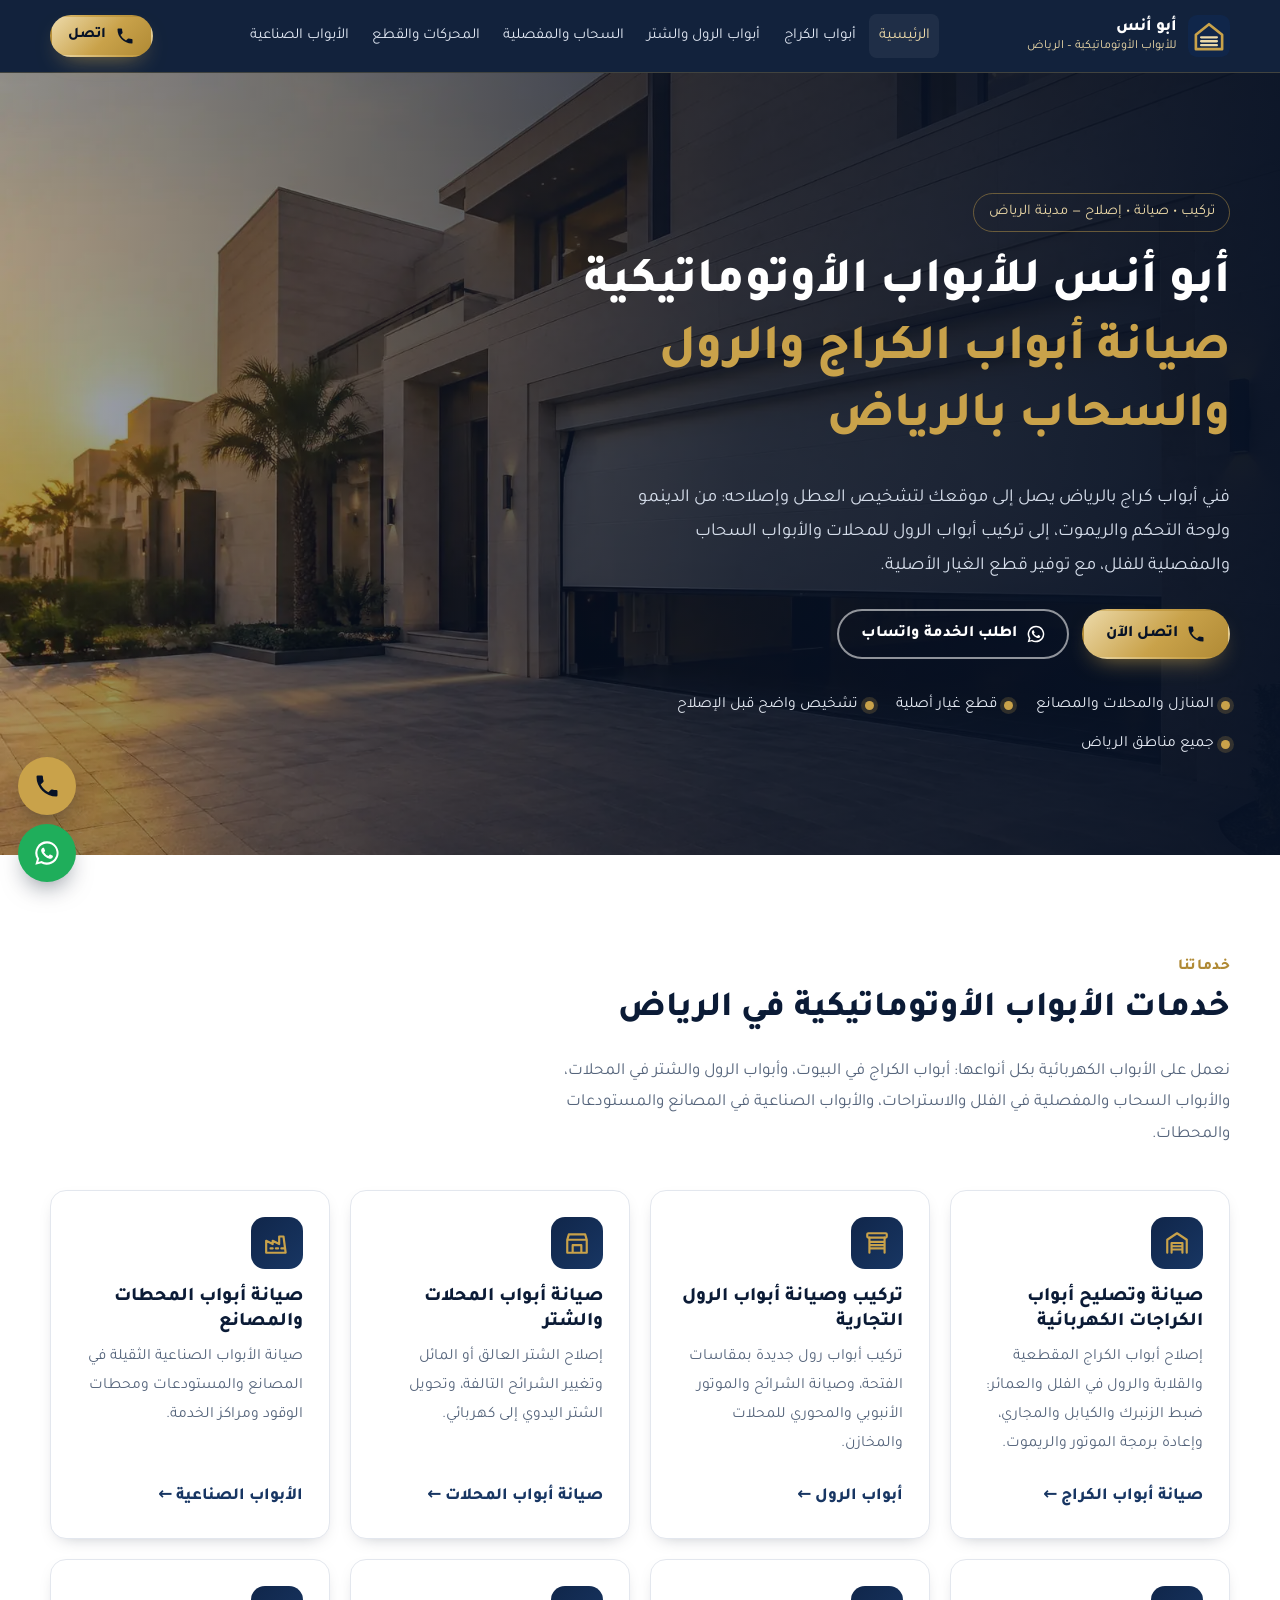
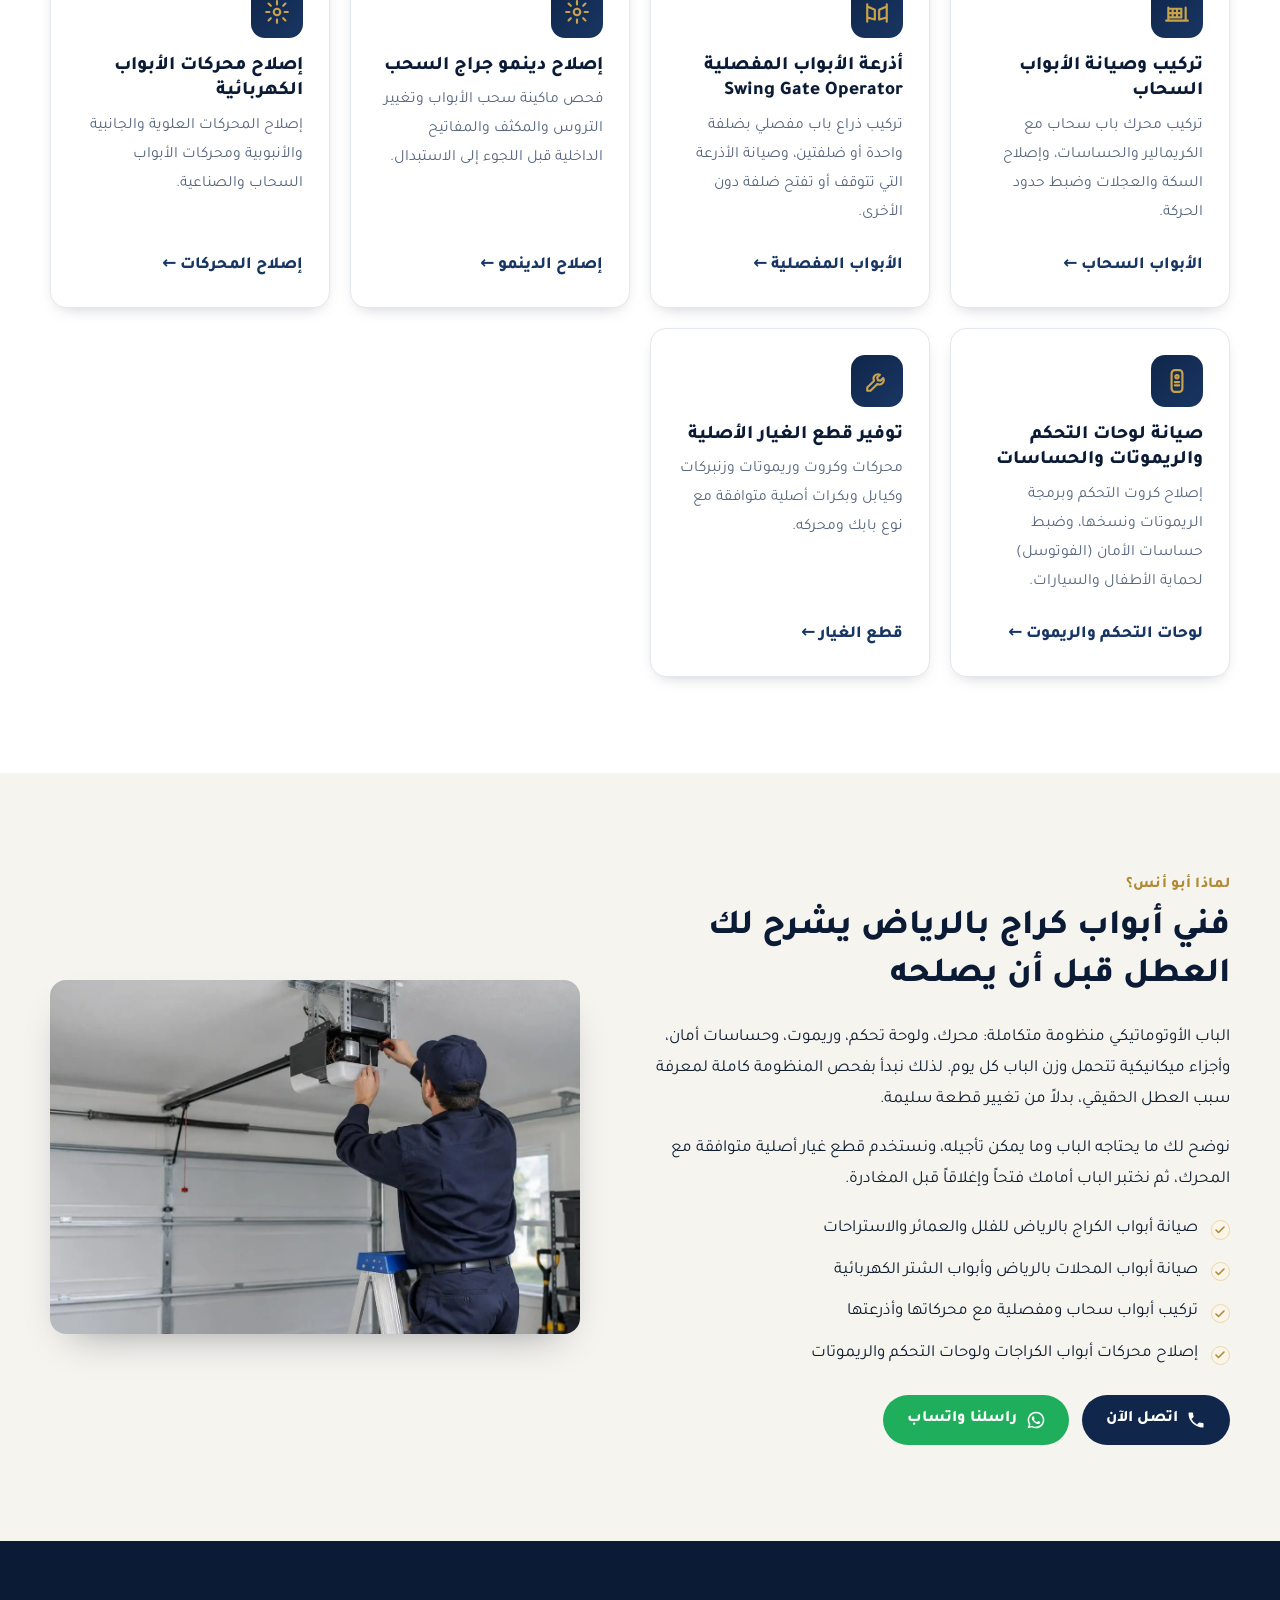
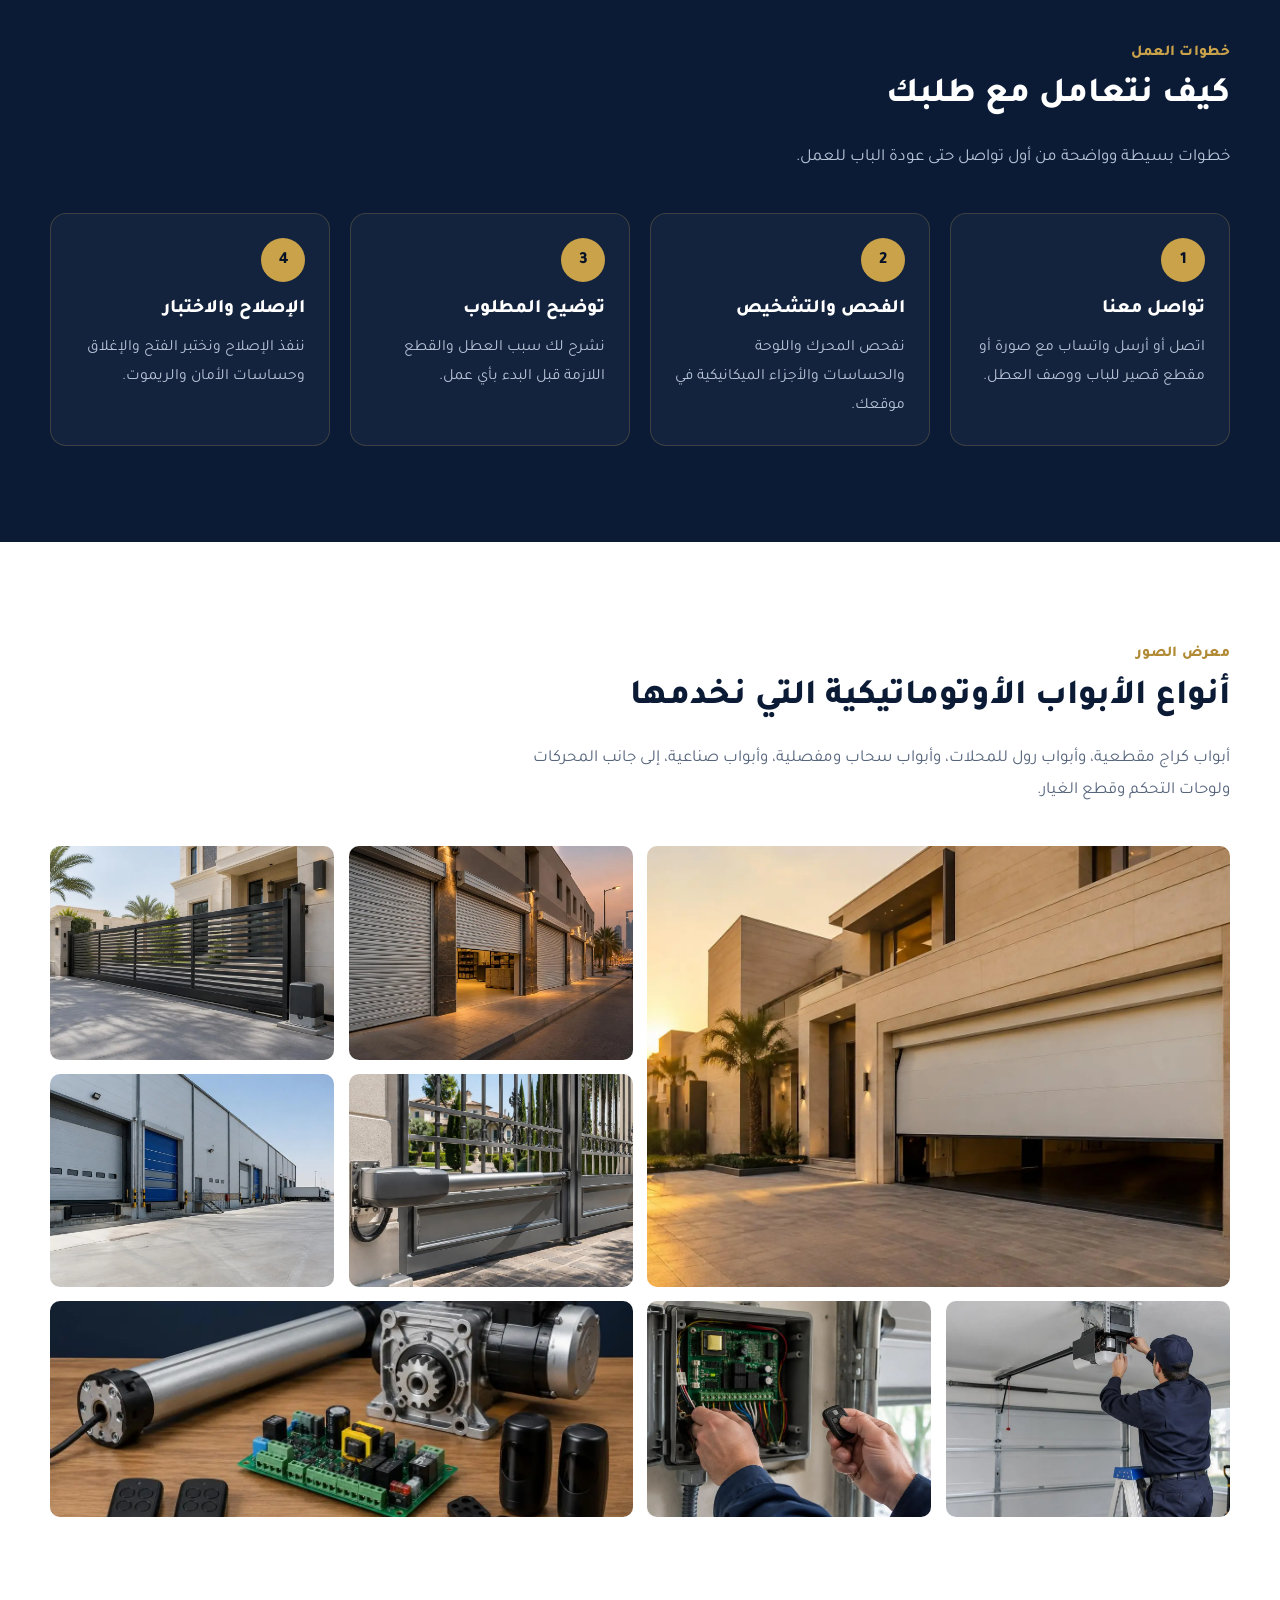
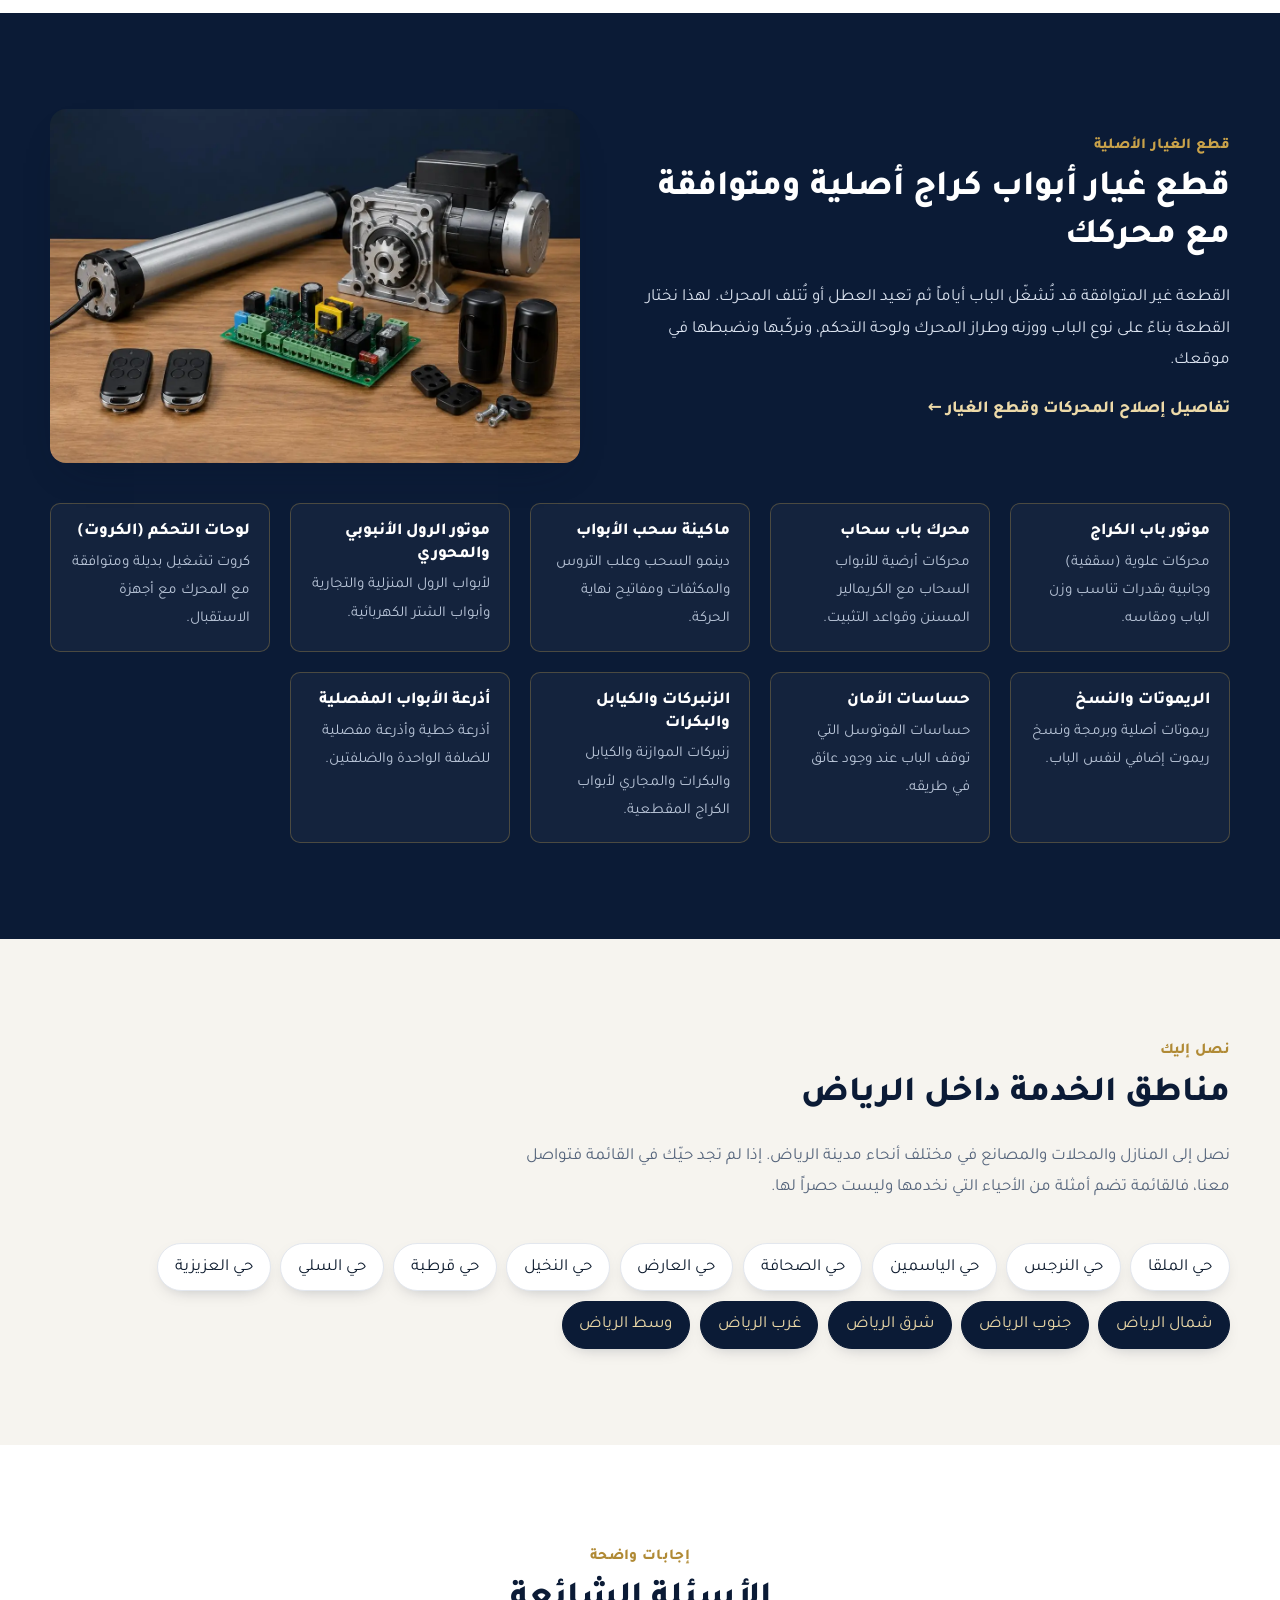
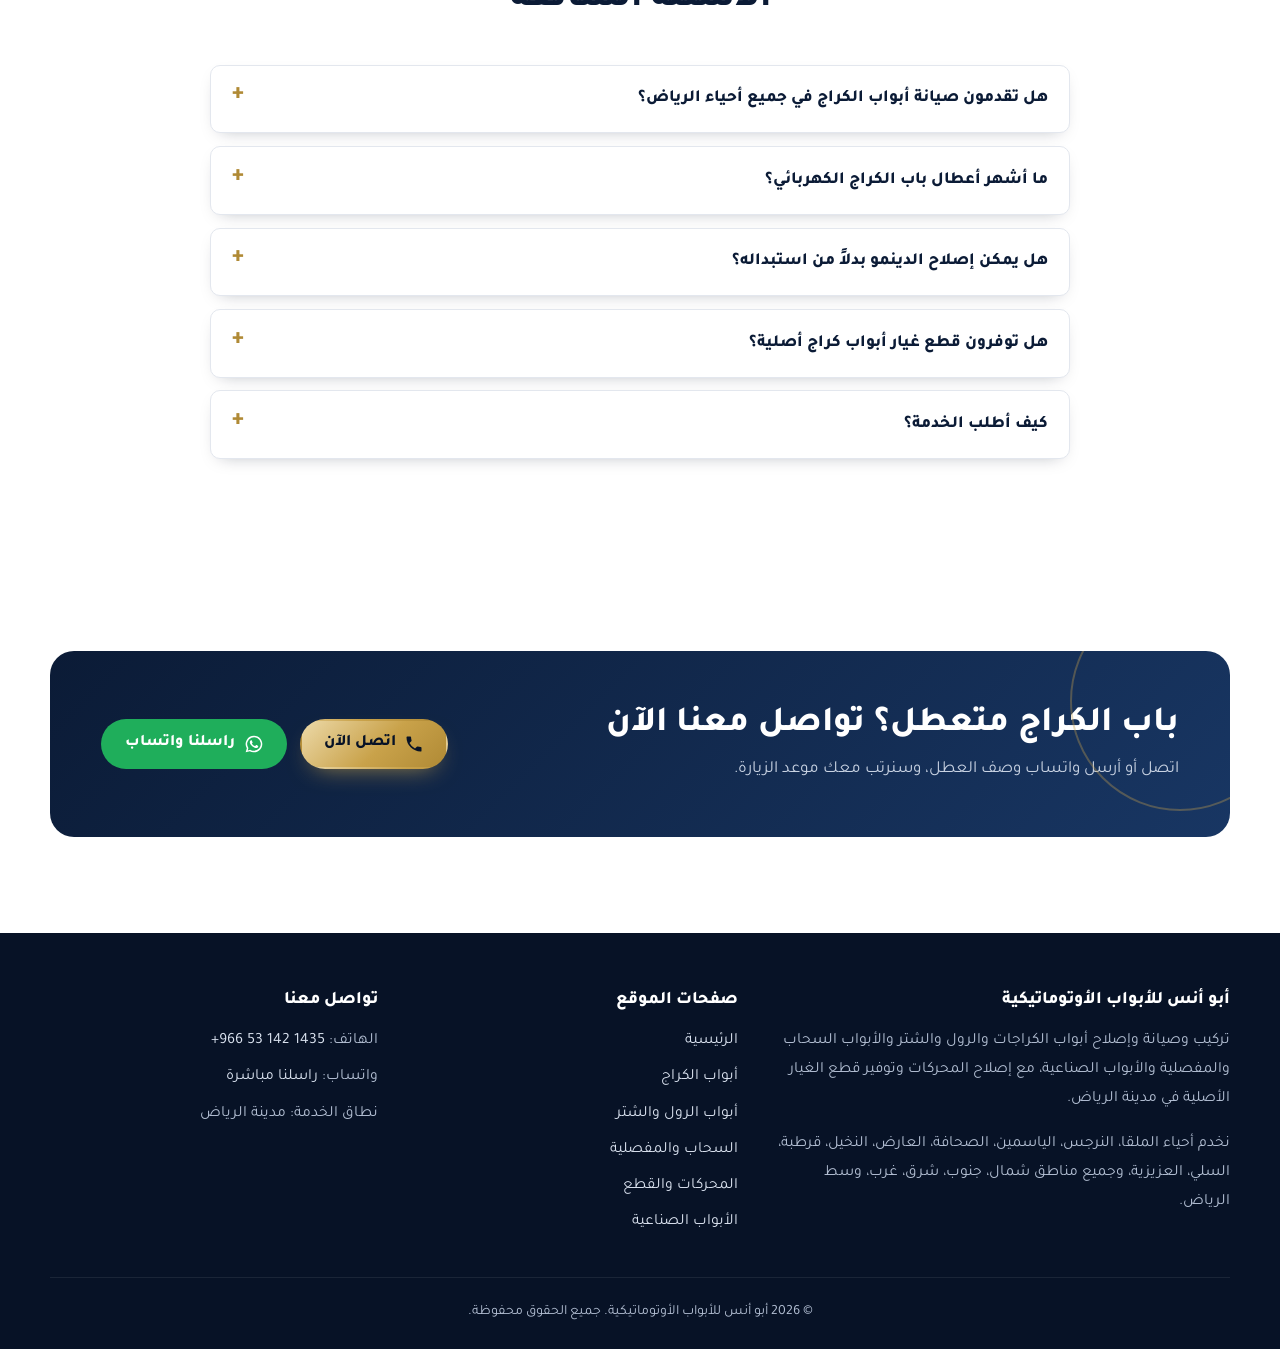
==== commit f640da14: "Integrate Google tag manager and update contact links Added Google tag manager and conversion tracki" ====
--- a/index.html
+++ b/index.html
@@ -1,6 +1,33 @@
 <!DOCTYPE html>
 <html lang="ar" dir="rtl">
 <head>
+  <!-- Google tag (gtag.js) -->
+<script async src="https://www.googletagmanager.com/gtag/js?id=AW-18568433888"></script>
+<script>
+  window.dataLayer = window.dataLayer || [];
+  function gtag(){dataLayer.push(arguments);}
+  gtag('js', new Date());
+  gtag('config', 'AW-18568433888');
+</script>
+<!-- Event snippet for انقر للاتصال conversion page
+In your html page, add the snippet and call gtag_report_conversion when someone clicks on the chosen link or button. -->
+<script>
+function gtag_report_conversion(url) {
+  var callback = function () {
+    if (typeof(url) != 'undefined') {
+      window.location = url;
+    }
+  };
+  gtag('event', 'conversion', {
+      'send_to': 'AW-18568433888/M-nQCOXYjbYdEOChj5ZF',
+      'value': 1.0,
+      'currency': 'EGP',
+      'event_callback': callback
+  });
+  return false;
+}
+</script>
+
 <meta charset="utf-8">
 <meta name="viewport" content="width=device-width, initial-scale=1">
 <title>صيانة أبواب الكراج بالرياض | أبو أنس للأبواب الأوتوماتيكية</title>
@@ -49,7 +76,7 @@
       </ul>
     </nav>
     <div class="header-cta">
-      <a class="btn btn-gold btn-sm" href="tel:+966531421435" data-loc="header"><svg viewBox="0 0 24 24" fill="currentColor" aria-hidden="true"><path d="M6.6 10.8a15.1 15.1 0 0 0 6.6 6.6l2.2-2.2a1 1 0 0 1 1-.25 11.4 11.4 0 0 0 3.6.57 1 1 0 0 1 1 1V20a1 1 0 0 1-1 1A17 17 0 0 1 3 4a1 1 0 0 1 1-1h3.5a1 1 0 0 1 1 1c0 1.25.2 2.45.57 3.57a1 1 0 0 1-.25 1z"/></svg><span>اتصل</span></a>
+      <a class="btn btn-gold btn-sm" href="tel:+966531421435" onclick="return gtag_report_conversion('tel:+966531421435');" data-loc="header"><svg viewBox="0 0 24 24" fill="currentColor" aria-hidden="true"><path d="M6.6 10.8a15.1 15.1 0 0 0 6.6 6.6l2.2-2.2a1 1 0 0 1 1-.25 11.4 11.4 0 0 0 3.6.57 1 1 0 0 1 1 1V20a1 1 0 0 1-1 1A17 17 0 0 1 3 4a1 1 0 0 1 1-1h3.5a1 1 0 0 1 1 1c0 1.25.2 2.45.57 3.57a1 1 0 0 1-.25 1z"/></svg><span>اتصل</span></a>
       <a class="btn btn-wa btn-sm" href="https://wa.me/966531421435" target="_blank" rel="noopener" data-loc="header"><svg viewBox="0 0 24 24" fill="currentColor" aria-hidden="true"><path d="M12 2a10 10 0 0 0-8.6 15.1L2 22l5-1.3A10 10 0 1 0 12 2zm0 18.2a8.2 8.2 0 0 1-4.2-1.15l-.3-.18-3 .78.8-2.9-.2-.3A8.2 8.2 0 1 1 12 20.2zm4.5-6.1c-.25-.13-1.47-.73-1.7-.81s-.39-.12-.56.12-.64.81-.79.98-.29.19-.54.06a6.7 6.7 0 0 1-3.32-2.9c-.25-.43.25-.4.72-1.33a.46.46 0 0 0-.02-.43c-.06-.12-.56-1.34-.76-1.84s-.4-.42-.56-.42h-.48a.92.92 0 0 0-.66.31 2.8 2.8 0 0 0-.87 2.07 4.85 4.85 0 0 0 1.02 2.58 11.1 11.1 0 0 0 4.24 3.75c1.58.68 2.2.74 2.99.62a2.55 2.55 0 0 0 1.68-1.18 2.07 2.07 0 0 0 .14-1.18c-.06-.1-.23-.17-.48-.29z"/></svg><span>واتساب</span></a>
       <button class="menu-toggle" type="button" aria-controls="main-nav" aria-expanded="false" aria-label="فتح القائمة"><svg width="22" height="22" viewBox="0 0 24 24" fill="none" stroke="currentColor" stroke-width="2.2" stroke-linecap="round" aria-hidden="true"><path d="M4 7h16M4 12h16M4 17h16"/></svg></button>
     </div>
@@ -64,7 +91,7 @@
       <h1>أبو أنس للأبواب الأوتوماتيكية <span>صيانة أبواب الكراج والرول والسحاب بالرياض</span></h1>
       <p class="lead">فني أبواب كراج بالرياض يصل إلى موقعك لتشخيص العطل وإصلاحه: من الدينمو ولوحة التحكم والريموت، إلى تركيب أبواب الرول للمحلات والأبواب السحاب والمفصلية للفلل، مع توفير قطع الغيار الأصلية.</p>
       <div class="hero-actions">
-        <a class="btn btn-gold" href="tel:+966531421435" data-loc="hero"><svg viewBox="0 0 24 24" fill="currentColor" aria-hidden="true"><path d="M6.6 10.8a15.1 15.1 0 0 0 6.6 6.6l2.2-2.2a1 1 0 0 1 1-.25 11.4 11.4 0 0 0 3.6.57 1 1 0 0 1 1 1V20a1 1 0 0 1-1 1A17 17 0 0 1 3 4a1 1 0 0 1 1-1h3.5a1 1 0 0 1 1 1c0 1.25.2 2.45.57 3.57a1 1 0 0 1-.25 1z"/></svg><span>اتصل الآن</span></a>
+        <a class="btn btn-gold" href="tel:+966531421435" onclick="return gtag_report_conversion('tel:+966531421435');" data-loc="hero"><svg viewBox="0 0 24 24" fill="currentColor" aria-hidden="true"><path d="M6.6 10.8a15.1 15.1 0 0 0 6.6 6.6l2.2-2.2a1 1 0 0 1 1-.25 11.4 11.4 0 0 0 3.6.57 1 1 0 0 1 1 1V20a1 1 0 0 1-1 1A17 17 0 0 1 3 4a1 1 0 0 1 1-1h3.5a1 1 0 0 1 1 1c0 1.25.2 2.45.57 3.57a1 1 0 0 1-.25 1z"/></svg><span>اتصل الآن</span></a>
         <a class="btn btn-outline" href="https://wa.me/966531421435" target="_blank" rel="noopener" data-loc="hero"><svg viewBox="0 0 24 24" fill="currentColor" aria-hidden="true"><path d="M12 2a10 10 0 0 0-8.6 15.1L2 22l5-1.3A10 10 0 1 0 12 2zm0 18.2a8.2 8.2 0 0 1-4.2-1.15l-.3-.18-3 .78.8-2.9-.2-.3A8.2 8.2 0 1 1 12 20.2zm4.5-6.1c-.25-.13-1.47-.73-1.7-.81s-.39-.12-.56.12-.64.81-.79.98-.29.19-.54.06a6.7 6.7 0 0 1-3.32-2.9c-.25-.43.25-.4.72-1.33a.46.46 0 0 0-.02-.43c-.06-.12-.56-1.34-.76-1.84s-.4-.42-.56-.42h-.48a.92.92 0 0 0-.66.31 2.8 2.8 0 0 0-.87 2.07 4.85 4.85 0 0 0 1.02 2.58 11.1 11.1 0 0 0 4.24 3.75c1.58.68 2.2.74 2.99.62a2.55 2.55 0 0 0 1.68-1.18 2.07 2.07 0 0 0 .14-1.18c-.06-.1-.23-.17-.48-.29z"/></svg><span>اطلب الخدمة واتساب</span></a>
       </div>
       <ul class="hero-points">
@@ -157,7 +184,7 @@
       <p>الباب الأوتوماتيكي منظومة متكاملة: محرك، ولوحة تحكم، وريموت، وحساسات أمان، وأجزاء ميكانيكية تتحمل وزن الباب كل يوم. لذلك نبدأ بفحص المنظومة كاملة لمعرفة سبب العطل الحقيقي، بدلاً من تغيير قطعة سليمة.</p>
       <p>نوضح لك ما يحتاجه الباب وما يمكن تأجيله، ونستخدم قطع غيار أصلية متوافقة مع المحرك، ثم نختبر الباب أمامك فتحاً وإغلاقاً قبل المغادرة.</p>
       <ul class="check-list"><li>صيانة أبواب الكراج بالرياض للفلل والعمائر والاستراحات</li><li>صيانة أبواب المحلات بالرياض وأبواب الشتر الكهربائية</li><li>تركيب أبواب سحاب ومفصلية مع محركاتها وأذرعتها</li><li>إصلاح محركات أبواب الكراجات ولوحات التحكم والريموتات</li></ul>
-      <div class="hero-actions"><a class="btn btn-navy" href="tel:+966531421435" data-loc="about"><svg viewBox="0 0 24 24" fill="currentColor" aria-hidden="true"><path d="M6.6 10.8a15.1 15.1 0 0 0 6.6 6.6l2.2-2.2a1 1 0 0 1 1-.25 11.4 11.4 0 0 0 3.6.57 1 1 0 0 1 1 1V20a1 1 0 0 1-1 1A17 17 0 0 1 3 4a1 1 0 0 1 1-1h3.5a1 1 0 0 1 1 1c0 1.25.2 2.45.57 3.57a1 1 0 0 1-.25 1z"/></svg><span>اتصل الآن</span></a><a class="btn btn-wa" href="https://wa.me/966531421435" target="_blank" rel="noopener" data-loc="about"><svg viewBox="0 0 24 24" fill="currentColor" aria-hidden="true"><path d="M12 2a10 10 0 0 0-8.6 15.1L2 22l5-1.3A10 10 0 1 0 12 2zm0 18.2a8.2 8.2 0 0 1-4.2-1.15l-.3-.18-3 .78.8-2.9-.2-.3A8.2 8.2 0 1 1 12 20.2zm4.5-6.1c-.25-.13-1.47-.73-1.7-.81s-.39-.12-.56.12-.64.81-.79.98-.29.19-.54.06a6.7 6.7 0 0 1-3.32-2.9c-.25-.43.25-.4.72-1.33a.46.46 0 0 0-.02-.43c-.06-.12-.56-1.34-.76-1.84s-.4-.42-.56-.42h-.48a.92.92 0 0 0-.66.31 2.8 2.8 0 0 0-.87 2.07 4.85 4.85 0 0 0 1.02 2.58 11.1 11.1 0 0 0 4.24 3.75c1.58.68 2.2.74 2.99.62a2.55 2.55 0 0 0 1.68-1.18 2.07 2.07 0 0 0 .14-1.18c-.06-.1-.23-.17-.48-.29z"/></svg><span>راسلنا واتساب</span></a></div>
+      <div class="hero-actions"><a class="btn btn-navy" href="tel:+966531421435" onclick="return gtag_report_conversion('tel:+966531421435');" data-loc="about"><svg viewBox="0 0 24 24" fill="currentColor" aria-hidden="true"><path d="M6.6 10.8a15.1 15.1 0 0 0 6.6 6.6l2.2-2.2a1 1 0 0 1 1-.25 11.4 11.4 0 0 0 3.6.57 1 1 0 0 1 1 1V20a1 1 0 0 1-1 1A17 17 0 0 1 3 4a1 1 0 0 1 1-1h3.5a1 1 0 0 1 1 1c0 1.25.2 2.45.57 3.57a1 1 0 0 1-.25 1z"/></svg><span>اتصل الآن</span></a><a class="btn btn-wa" href="https://wa.me/966531421435" target="_blank" rel="noopener" data-loc="about"><svg viewBox="0 0 24 24" fill="currentColor" aria-hidden="true"><path d="M12 2a10 10 0 0 0-8.6 15.1L2 22l5-1.3A10 10 0 1 0 12 2zm0 18.2a8.2 8.2 0 0 1-4.2-1.15l-.3-.18-3 .78.8-2.9-.2-.3A8.2 8.2 0 1 1 12 20.2zm4.5-6.1c-.25-.13-1.47-.73-1.7-.81s-.39-.12-.56.12-.64.81-.79.98-.29.19-.54.06a6.7 6.7 0 0 1-3.32-2.9c-.25-.43.25-.4.72-1.33a.46.46 0 0 0-.02-.43c-.06-.12-.56-1.34-.76-1.84s-.4-.42-.56-.42h-.48a.92.92 0 0 0-.66.31 2.8 2.8 0 0 0-.87 2.07 4.85 4.85 0 0 0 1.02 2.58 11.1 11.1 0 0 0 4.24 3.75c1.58.68 2.2.74 2.99.62a2.55 2.55 0 0 0 1.68-1.18 2.07 2.07 0 0 0 .14-1.18c-.06-.1-.23-.17-.48-.29z"/></svg><span>راسلنا واتساب</span></a></div>
     </div>
     <figure class="figure">
       <img src="assets/images/7.webp" alt="فني يصلح موتور باب كراج علوي مثبت في سقف الكراج باستخدام مفك" width="1200" height="800" loading="lazy" decoding="async">
@@ -248,7 +275,7 @@
         <p>اتصل أو أرسل واتساب وصف العطل، وسنرتب معك موعد الزيارة.</p>
       </div>
       <div class="hero-actions">
-        <a class="btn btn-gold" href="tel:+966531421435" data-loc="cta_band"><svg viewBox="0 0 24 24" fill="currentColor" aria-hidden="true"><path d="M6.6 10.8a15.1 15.1 0 0 0 6.6 6.6l2.2-2.2a1 1 0 0 1 1-.25 11.4 11.4 0 0 0 3.6.57 1 1 0 0 1 1 1V20a1 1 0 0 1-1 1A17 17 0 0 1 3 4a1 1 0 0 1 1-1h3.5a1 1 0 0 1 1 1c0 1.25.2 2.45.57 3.57a1 1 0 0 1-.25 1z"/></svg><span>اتصل الآن</span></a>
+        <a class="btn btn-gold" href="tel:+966531421435" onclick="return gtag_report_conversion('tel:+966531421435');" data-loc="cta_band"><svg viewBox="0 0 24 24" fill="currentColor" aria-hidden="true"><path d="M6.6 10.8a15.1 15.1 0 0 0 6.6 6.6l2.2-2.2a1 1 0 0 1 1-.25 11.4 11.4 0 0 0 3.6.57 1 1 0 0 1 1 1V20a1 1 0 0 1-1 1A17 17 0 0 1 3 4a1 1 0 0 1 1-1h3.5a1 1 0 0 1 1 1c0 1.25.2 2.45.57 3.57a1 1 0 0 1-.25 1z"/></svg><span>اتصل الآن</span></a>
         <a class="btn btn-wa" href="https://wa.me/966531421435" target="_blank" rel="noopener" data-loc="cta_band"><svg viewBox="0 0 24 24" fill="currentColor" aria-hidden="true"><path d="M12 2a10 10 0 0 0-8.6 15.1L2 22l5-1.3A10 10 0 1 0 12 2zm0 18.2a8.2 8.2 0 0 1-4.2-1.15l-.3-.18-3 .78.8-2.9-.2-.3A8.2 8.2 0 1 1 12 20.2zm4.5-6.1c-.25-.13-1.47-.73-1.7-.81s-.39-.12-.56.12-.64.81-.79.98-.29.19-.54.06a6.7 6.7 0 0 1-3.32-2.9c-.25-.43.25-.4.72-1.33a.46.46 0 0 0-.02-.43c-.06-.12-.56-1.34-.76-1.84s-.4-.42-.56-.42h-.48a.92.92 0 0 0-.66.31 2.8 2.8 0 0 0-.87 2.07 4.85 4.85 0 0 0 1.02 2.58 11.1 11.1 0 0 0 4.24 3.75c1.58.68 2.2.74 2.99.62a2.55 2.55 0 0 0 1.68-1.18 2.07 2.07 0 0 0 .14-1.18c-.06-.1-.23-.17-.48-.29z"/></svg><span>راسلنا واتساب</span></a>
       </div>
     </div>
@@ -283,7 +310,7 @@
       <div>
         <h2>تواصل معنا</h2>
         <ul>
-          <li>الهاتف: <a href="tel:+966531421435" data-loc="footer"><span class="ltr">+966 53 142 1435</span></a></li>
+          <li>الهاتف: <a href="tel:+966531421435" onclick="return gtag_report_conversion('tel:+966531421435');" data-loc="footer"><span class="ltr">+966 53 142 1435</span></a></li>
           <li>واتساب: <a href="https://wa.me/966531421435" target="_blank" rel="noopener" data-loc="footer">راسلنا مباشرة</a></li>
           <li>نطاق الخدمة: مدينة الرياض</li>
         </ul>
@@ -293,7 +320,7 @@
   </div>
 </footer>
 <div class="sticky-contact" aria-label="تواصل سريع">
-  <a class="call" href="tel:+966531421435" data-loc="sticky_bar" aria-label="اتصال هاتفي"><svg viewBox="0 0 24 24" fill="currentColor" aria-hidden="true"><path d="M6.6 10.8a15.1 15.1 0 0 0 6.6 6.6l2.2-2.2a1 1 0 0 1 1-.25 11.4 11.4 0 0 0 3.6.57 1 1 0 0 1 1 1V20a1 1 0 0 1-1 1A17 17 0 0 1 3 4a1 1 0 0 1 1-1h3.5a1 1 0 0 1 1 1c0 1.25.2 2.45.57 3.57a1 1 0 0 1-.25 1z"/></svg><span>اتصال</span></a>
+  <a class="call" href="tel:+966531421435" onclick="return gtag_report_conversion('tel:+966531421435');" data-loc="sticky_bar" aria-label="اتصال هاتفي"><svg viewBox="0 0 24 24" fill="currentColor" aria-hidden="true"><path d="M6.6 10.8a15.1 15.1 0 0 0 6.6 6.6l2.2-2.2a1 1 0 0 1 1-.25 11.4 11.4 0 0 0 3.6.57 1 1 0 0 1 1 1V20a1 1 0 0 1-1 1A17 17 0 0 1 3 4a1 1 0 0 1 1-1h3.5a1 1 0 0 1 1 1c0 1.25.2 2.45.57 3.57a1 1 0 0 1-.25 1z"/></svg><span>اتصال</span></a>
   <a class="wa" href="https://wa.me/966531421435" target="_blank" rel="noopener" data-loc="sticky_bar" aria-label="مراسلة واتساب"><svg viewBox="0 0 24 24" fill="currentColor" aria-hidden="true"><path d="M12 2a10 10 0 0 0-8.6 15.1L2 22l5-1.3A10 10 0 1 0 12 2zm0 18.2a8.2 8.2 0 0 1-4.2-1.15l-.3-.18-3 .78.8-2.9-.2-.3A8.2 8.2 0 1 1 12 20.2zm4.5-6.1c-.25-.13-1.47-.73-1.7-.81s-.39-.12-.56.12-.64.81-.79.98-.29.19-.54.06a6.7 6.7 0 0 1-3.32-2.9c-.25-.43.25-.4.72-1.33a.46.46 0 0 0-.02-.43c-.06-.12-.56-1.34-.76-1.84s-.4-.42-.56-.42h-.48a.92.92 0 0 0-.66.31 2.8 2.8 0 0 0-.87 2.07 4.85 4.85 0 0 0 1.02 2.58 11.1 11.1 0 0 0 4.24 3.75c1.58.68 2.2.74 2.99.62a2.55 2.55 0 0 0 1.68-1.18 2.07 2.07 0 0 0 .14-1.18c-.06-.1-.23-.17-.48-.29z"/></svg><span>واتساب</span></a>
 </div>
 <script src="assets/js/main.js" defer></script>
--- a/assets/css/style.css
+++ b/assets/css/style.css
@@ -0,0 +1,252 @@
+/* أبو أنس للأبواب الأوتوماتيكية — ملف التنسيق الرئيسي */
+@font-face{font-family:"Tajawal";font-style:normal;font-weight:400;font-display:swap;src:url(../fonts/tajawal-400-arabic.woff2) format("woff2");unicode-range:U+0600-06FF,U+0750-077F,U+0870-08FF,U+200C-200E,U+2010-2011,U+FB50-FDFF,U+FE70-FEFC}
+@font-face{font-family:"Tajawal";font-style:normal;font-weight:400;font-display:swap;src:url(../fonts/tajawal-400-latin.woff2) format("woff2");unicode-range:U+0000-00FF,U+2000-206F}
+@font-face{font-family:"Tajawal";font-style:normal;font-weight:800;font-display:swap;src:url(../fonts/tajawal-800-arabic.woff2) format("woff2");unicode-range:U+0600-06FF,U+0750-077F,U+0870-08FF,U+200C-200E,U+2010-2011,U+FB50-FDFF,U+FE70-FEFC}
+@font-face{font-family:"Tajawal";font-style:normal;font-weight:800;font-display:swap;src:url(../fonts/tajawal-800-latin.woff2) format("woff2");unicode-range:U+0000-00FF,U+2000-206F}
+
+:root{
+  --navy-950:#071226;--navy-900:#0b1b36;--navy-800:#10264a;--navy-700:#183663;--navy-100:#e7ecf5;
+  --gold:#c9a24a;--gold-600:#b08a35;--gold-200:#ecd9a8;--gold-50:#faf5e8;
+  --white:#fff;--ink:#0d1b2e;--muted:#56657c;--line:#e3e7ee;--soft:#f6f4ef;
+  --wa:#1fae5b;--wa-600:#178a48;
+  --radius:16px;--radius-sm:10px;
+  --shadow:0 18px 40px -22px rgba(7,18,38,.45);
+  --shadow-sm:0 6px 18px -10px rgba(7,18,38,.35);
+  --font:"Tajawal",system-ui,-apple-system,"Segoe UI",Tahoma,Arial,sans-serif;
+  --container:1180px;
+}
+*,*::before,*::after{box-sizing:border-box}
+html{scroll-behavior:smooth;-webkit-text-size-adjust:100%}
+body{margin:0;font-family:var(--font);font-size:1.0625rem;line-height:1.85;color:var(--ink);background:var(--white);text-rendering:optimizeLegibility}
+img{max-width:100%;height:auto;display:block}
+a{color:var(--navy-700);text-decoration-thickness:1px;text-underline-offset:4px}
+a:hover{color:var(--gold-600)}
+h1,h2,h3{font-weight:800;line-height:1.35;margin:0 0 .6em;color:var(--navy-900)}
+h1{font-size:clamp(1.9rem,4.2vw,3.1rem)}
+h2{font-size:clamp(1.5rem,3vw,2.2rem)}
+h3{font-size:1.2rem}
+p{margin:0 0 1em}
+ul{padding-inline-start:1.2em}
+:focus-visible{outline:3px solid var(--gold);outline-offset:3px;border-radius:4px}
+.container{width:min(100% - 2.5rem,var(--container));margin-inline:auto}
+.skip{position:absolute;inset-inline-start:-999px;top:0;background:var(--gold);color:var(--navy-950);padding:.6rem 1rem;z-index:100}
+.skip:focus{inset-inline-start:1rem}
+.ltr{direction:ltr;unicode-bidi:isolate;display:inline-block}
+
+/* Header */
+.site-header{position:sticky;top:0;z-index:50;background:rgba(11,27,54,.97);backdrop-filter:saturate(1.4) blur(8px);border-bottom:1px solid rgba(201,162,74,.25)}
+.header-inner{display:flex;align-items:center;justify-content:space-between;gap:1rem;min-height:72px}
+.brand{display:flex;align-items:center;gap:.7rem;color:var(--white);text-decoration:none;font-weight:800;line-height:1.2}
+.brand:hover{color:var(--white)}
+.brand-mark{width:42px;height:42px;flex:none}
+.brand small{display:block;font-weight:400;font-size:.78rem;color:var(--gold-200)}
+.nav ul{list-style:none;margin:0;padding:0;display:flex;gap:.25rem}
+.nav a{display:block;color:#dfe6f2;text-decoration:none;padding:.5rem .75rem;border-radius:8px;font-size:.98rem}
+.nav a:hover,.nav a[aria-current="page"]{color:var(--gold-200);background:rgba(255,255,255,.06)}
+.header-cta{display:flex;gap:.5rem;align-items:center}
+.menu-toggle{display:none;background:transparent;border:1px solid rgba(255,255,255,.25);color:var(--white);border-radius:10px;width:44px;height:44px;cursor:pointer}
+.menu-toggle svg{margin:auto}
+
+/* Buttons */
+.btn{display:inline-flex;align-items:center;justify-content:center;gap:.55rem;font:inherit;font-weight:800;font-size:1rem;padding:.8rem 1.35rem;border-radius:999px;text-decoration:none;border:2px solid transparent;cursor:pointer;transition:transform .15s ease,background .2s ease,box-shadow .2s ease;line-height:1.2;min-height:48px}
+.btn:hover{transform:translateY(-2px)}
+.btn svg{width:20px;height:20px;flex:none}
+.btn-gold{background:linear-gradient(135deg,var(--gold-200),var(--gold) 55%,var(--gold-600));color:var(--navy-950);box-shadow:0 10px 24px -12px rgba(201,162,74,.8)}
+.btn-gold:hover{color:var(--navy-950)}
+.btn-wa{background:var(--wa);color:var(--white)}
+.btn-wa:hover{background:var(--wa-600);color:var(--white)}
+.btn-outline{border-color:rgba(255,255,255,.55);color:var(--white)}
+.btn-outline:hover{border-color:var(--gold);color:var(--gold-200)}
+.btn-navy{background:var(--navy-800);color:var(--white)}
+.btn-navy:hover{background:var(--navy-700);color:var(--white)}
+.btn-sm{padding:.55rem 1rem;min-height:42px;font-size:.92rem}
+
+/* Hero */
+.hero{position:relative;isolation:isolate;color:var(--white);background:var(--navy-950);overflow:hidden}
+.hero-media{position:absolute;inset:0;z-index:-2}
+.hero-media img{width:100%;height:100%;object-fit:cover}
+.hero::before{content:"";position:absolute;inset:0;z-index:-1;background:linear-gradient(270deg,rgba(7,18,38,.96) 0%,rgba(7,18,38,.82) 42%,rgba(7,18,38,.35) 100%)}
+.hero-inner{padding:clamp(4rem,10vw,7.5rem) 0 clamp(3.5rem,8vw,6rem);max-width:690px}
+.hero.sub .hero-inner{padding:clamp(2.5rem,6vw,4.5rem) 0 clamp(2.5rem,6vw,4rem)}
+.hero h1{color:var(--white)}
+.hero h1 span{color:var(--gold)}
+.eyebrow{display:inline-flex;align-items:center;gap:.5rem;font-size:.92rem;color:var(--gold-200);border:1px solid rgba(201,162,74,.45);padding:.3rem .9rem;border-radius:999px;margin-bottom:1.2rem}
+.lead{font-size:1.15rem;color:#d6deeb;max-width:60ch}
+.hero-actions{display:flex;flex-wrap:wrap;gap:.8rem;margin-top:1.6rem}
+.hero-points{display:flex;flex-wrap:wrap;gap:.6rem 1.4rem;list-style:none;padding:0;margin:2rem 0 0;color:#e7ecf5;font-size:.98rem}
+.hero-points li{display:flex;align-items:center;gap:.45rem}
+.hero-points li::before{content:"";width:9px;height:9px;border-radius:50%;background:var(--gold);box-shadow:0 0 0 4px rgba(201,162,74,.2)}
+
+/* Breadcrumbs */
+.breadcrumbs ol{list-style:none;display:flex;flex-wrap:wrap;gap:.35rem;padding:0;margin:0 0 1.2rem;font-size:.92rem;color:#c8d2e2}
+.breadcrumbs li+li::before{content:"‹";margin-inline-end:.35rem;color:var(--gold)}
+.breadcrumbs a{color:var(--gold-200);text-decoration:none}
+.breadcrumbs a:hover{text-decoration:underline}
+
+/* Sections */
+.section{padding:clamp(3.5rem,8vw,6rem) 0}
+.section.soft{background:var(--soft)}
+.section.navy{background:var(--navy-900);color:#dbe3f0}
+.section.navy h2,.section.navy h3{color:var(--white)}
+.section-head{max-width:720px;margin-bottom:2.5rem}
+.section-head.center{text-align:center;margin-inline:auto}
+.kicker{display:inline-block;font-weight:800;color:var(--gold-600);font-size:.95rem;margin-bottom:.4rem;letter-spacing:.02em}
+.section.navy .kicker{color:var(--gold)}
+.section-head p{color:var(--muted)}
+.section.navy .section-head p{color:#b9c5d8}
+
+/* Cards */
+.grid{display:grid;gap:1.25rem}
+.cards{grid-template-columns:repeat(auto-fill,minmax(260px,1fr))}
+.card{position:relative;background:var(--white);border:1px solid var(--line);border-radius:var(--radius);padding:1.6rem;box-shadow:var(--shadow-sm);transition:transform .2s ease,box-shadow .2s ease,border-color .2s ease;display:flex;flex-direction:column}
+.card:hover{transform:translateY(-4px);box-shadow:var(--shadow);border-color:var(--gold-200)}
+.card h3{margin-bottom:.4rem}
+.card p{color:var(--muted);font-size:.98rem;flex:1}
+.card .icon{width:52px;height:52px;border-radius:14px;display:grid;place-items:center;background:linear-gradient(135deg,var(--navy-800),var(--navy-700));color:var(--gold);margin-bottom:1rem}
+.card .icon svg{width:26px;height:26px}
+.card-link{font-weight:800;text-decoration:none;color:var(--navy-700);margin-top:.4rem}
+.card-link::after{content:" ←"}
+.card-link:hover{color:var(--gold-600)}
+.card-link.stretched::before{content:"";position:absolute;inset:0}
+.card.media{padding:0;overflow:hidden}
+.card.media img{aspect-ratio:3/2;object-fit:cover;width:100%}
+.card.media .card-body{padding:1.3rem 1.4rem 1.5rem;display:flex;flex-direction:column;flex:1}
+
+/* Split */
+.split{display:grid;grid-template-columns:1.05fr .95fr;gap:clamp(2rem,5vw,4rem);align-items:center}
+.split.reverse>:first-child{order:2}
+.figure{margin:0;position:relative}
+.figure img{border-radius:var(--radius);box-shadow:var(--shadow);width:100%;aspect-ratio:3/2;object-fit:cover}
+.figure::after{content:"";position:absolute;inset:auto auto -14px -14px;width:42%;height:42%;border:3px solid var(--gold);border-radius:var(--radius);z-index:-1}
+.figure figcaption{font-size:.9rem;color:var(--muted);margin-top:.8rem}
+.check-list{list-style:none;padding:0;margin:1rem 0 1.5rem;display:grid;gap:.65rem}
+.check-list li{position:relative;padding-inline-start:2rem}
+.check-list li::before{content:"";position:absolute;inset-inline-start:0;top:.45em;width:1.2rem;height:1.2rem;border-radius:50%;background:var(--gold-50) url("data:image/svg+xml,%3Csvg xmlns='http://www.w3.org/2000/svg' viewBox='0 0 24 24' fill='none' stroke='%23b08a35' stroke-width='3.2' stroke-linecap='round' stroke-linejoin='round'%3E%3Cpath d='M20 6 9 17l-5-5'/%3E%3C/svg%3E") center/70% no-repeat;border:1px solid var(--gold-200)}
+.section.navy .check-list li::before{background-color:rgba(201,162,74,.12);border-color:rgba(201,162,74,.4)}
+
+/* Steps */
+.steps{grid-template-columns:repeat(auto-fit,minmax(220px,1fr));counter-reset:step}
+.step{background:rgba(255,255,255,.04);border:1px solid rgba(201,162,74,.22);border-radius:var(--radius);padding:1.5rem;counter-increment:step}
+.step::before{content:counter(step);display:grid;place-items:center;width:44px;height:44px;border-radius:50%;background:var(--gold);color:var(--navy-950);font-weight:800;margin-bottom:.9rem}
+.step p{color:#b9c5d8;margin:0;font-size:.98rem}
+.section:not(.navy) .step{background:var(--white);border-color:var(--line)}
+.section:not(.navy) .step p{color:var(--muted)}
+
+/* Gallery */
+.gallery{display:grid;grid-template-columns:repeat(4,1fr);gap:.9rem}
+.gallery button{all:unset;cursor:zoom-in;border-radius:var(--radius-sm);overflow:hidden;position:relative;display:block}
+.gallery button:focus-visible{outline:3px solid var(--gold);outline-offset:3px}
+.gallery img{width:100%;height:100%;aspect-ratio:4/3;object-fit:cover;transition:transform .4s ease}
+.gallery button:hover img{transform:scale(1.06)}
+.gallery .wide{grid-column:span 2;grid-row:span 2}
+.gallery .wide img{aspect-ratio:auto}
+.lightbox{border:0;padding:0;background:transparent;max-width:min(96vw,1200px);width:100%}
+.lightbox::backdrop{background:rgba(7,18,38,.9)}
+.lightbox img{width:100%;height:auto;max-height:82vh;object-fit:contain;border-radius:12px}
+.lightbox p{color:var(--white);text-align:center;margin:.8rem 0 0}
+.lightbox-close{position:absolute;top:.6rem;inset-inline-start:.6rem;background:var(--gold);color:var(--navy-950);border:0;border-radius:50%;width:42px;height:42px;font-size:1.4rem;cursor:pointer;font-weight:800}
+
+/* Parts */
+.parts{grid-template-columns:repeat(auto-fill,minmax(210px,1fr))}
+.part{border:1px solid rgba(201,162,74,.3);border-radius:var(--radius-sm);padding:1.1rem 1.2rem;background:rgba(255,255,255,.04)}
+.part h3{font-size:1.05rem;margin-bottom:.3rem;color:var(--gold-200)}
+.part p{margin:0;font-size:.95rem;color:#b9c5d8}
+
+/* Areas */
+.areas{display:flex;flex-wrap:wrap;gap:.6rem;list-style:none;padding:0;margin:0}
+.areas li{background:var(--white);border:1px solid var(--line);border-radius:999px;padding:.45rem 1.05rem;font-weight:500;box-shadow:var(--shadow-sm)}
+.areas li.dir{background:var(--navy-900);color:var(--gold-200);border-color:var(--navy-900)}
+
+/* FAQ */
+.faq{max-width:860px;margin-inline:auto;display:grid;gap:.8rem}
+.faq details{background:var(--white);border:1px solid var(--line);border-radius:var(--radius-sm);padding:0 1.3rem;box-shadow:var(--shadow-sm)}
+.faq details[open]{border-color:var(--gold-200)}
+.faq summary{cursor:pointer;list-style:none;font-weight:800;padding:1.1rem 0;display:flex;justify-content:space-between;gap:1rem;color:var(--navy-900)}
+.faq summary::-webkit-details-marker{display:none}
+.faq summary::after{content:"+";color:var(--gold-600);font-size:1.5rem;line-height:1;transition:transform .2s}
+.faq details[open] summary::after{transform:rotate(45deg)}
+.faq details p{color:var(--muted);margin:0 0 1.1rem}
+
+/* CTA band */
+.cta-band{background:linear-gradient(135deg,var(--navy-900),var(--navy-700));color:var(--white);border-radius:calc(var(--radius) + 8px);padding:clamp(2rem,5vw,3.2rem);display:flex;flex-wrap:wrap;align-items:center;justify-content:space-between;gap:1.5rem;position:relative;overflow:hidden}
+.cta-band::after{content:"";position:absolute;inset-inline-start:-60px;top:-60px;width:220px;height:220px;border-radius:50%;border:2px solid rgba(201,162,74,.35)}
+.cta-band h2{color:var(--white);margin-bottom:.3rem}
+.cta-band p{color:#c8d2e2;margin:0}
+.cta-band .hero-actions{margin:0}
+
+/* Prose */
+.prose{max-width:780px}
+.prose h2{margin-top:1.6em}
+.prose h3{margin-top:1.2em}
+.prose p,.prose li{color:#34445c}
+
+/* Related */
+.related{grid-template-columns:repeat(auto-fill,minmax(220px,1fr))}
+
+/* Footer */
+.site-footer{background:var(--navy-950);color:#b3bfd3;padding:3.5rem 0 1.5rem;font-size:.98rem}
+.footer-grid{display:grid;grid-template-columns:1.4fr 1fr 1fr;gap:2rem}
+.site-footer h2{font-size:1.1rem;color:var(--white);margin-bottom:.9rem}
+.site-footer ul{list-style:none;padding:0;margin:0;display:grid;gap:.45rem}
+.site-footer a{color:#dbe3f0;text-decoration:none}
+.site-footer a:hover{color:var(--gold)}
+.footer-bottom{border-top:1px solid rgba(255,255,255,.08);margin-top:2.5rem;padding-top:1.3rem;font-size:.88rem;text-align:center}
+
+/* Sticky contact */
+.sticky-contact{position:fixed;z-index:60;bottom:1.1rem;inset-inline-end:1.1rem;display:flex;flex-direction:column;gap:.6rem}
+.sticky-contact a{width:58px;height:58px;border-radius:50%;display:grid;place-items:center;box-shadow:0 12px 26px -10px rgba(7,18,38,.6);text-decoration:none;transition:transform .15s}
+.sticky-contact a:hover{transform:scale(1.07)}
+.sticky-contact svg{width:28px;height:28px}
+.sticky-contact .call{background:var(--gold);color:var(--navy-950)}
+.sticky-contact .wa{background:var(--wa);color:var(--white)}
+.sticky-contact span{position:absolute;width:1px;height:1px;overflow:hidden;clip:rect(0 0 0 0)}
+
+/* Responsive */
+@media (max-width:1060px){
+  .nav{position:fixed;inset:72px 0 auto 0;background:var(--navy-900);border-bottom:1px solid rgba(201,162,74,.25);display:none;max-height:calc(100vh - 72px);overflow:auto}
+  .nav.open{display:block}
+  .nav ul{flex-direction:column;padding:1rem 1.25rem 1.4rem;gap:.2rem}
+  .nav a{padding:.8rem 1rem;font-size:1.05rem}
+  .menu-toggle{display:grid}
+  .header-cta .btn-wa{display:none}
+}
+@media (max-width:860px){
+  .split,.footer-grid{grid-template-columns:1fr}
+  .split.reverse>:first-child{order:0}
+  .gallery{grid-template-columns:repeat(2,1fr)}
+  .figure::after{display:none}
+}
+@media (max-width:640px){
+  body{padding-bottom:76px}
+  .header-cta .btn-gold{display:none}
+  .hero::before{background:linear-gradient(180deg,rgba(7,18,38,.7) 0%,rgba(7,18,38,.92) 60%)}
+  .hero-actions .btn{flex:1 1 100%}
+  .sticky-contact{inset:auto 0 0 0;flex-direction:row;gap:0;background:var(--navy-950);padding:.55rem;gap:.55rem;box-shadow:0 -8px 24px -12px rgba(0,0,0,.5)}
+  .sticky-contact a{flex:1;width:auto;height:54px;border-radius:12px;display:flex;gap:.5rem;font-weight:800;font-size:1rem}
+  .sticky-contact span{position:static;width:auto;height:auto;overflow:visible;clip:auto}
+  .sticky-contact svg{width:22px;height:22px}
+  .gallery .wide{grid-column:span 2;grid-row:auto}
+}
+@media (prefers-reduced-motion:reduce){*{transition:none!important;scroll-behavior:auto!important}}
+
+/* Table */
+.table-wrap{overflow-x:auto;border-radius:var(--radius-sm);border:1px solid var(--line);box-shadow:var(--shadow-sm);margin:1.5rem 0}
+table{border-collapse:collapse;width:100%;min-width:560px;background:var(--white);font-size:.98rem}
+th,td{padding:.9rem 1rem;text-align:start;border-bottom:1px solid var(--line);vertical-align:top}
+thead th{background:var(--navy-900);color:var(--gold-200);font-weight:800}
+tbody tr:last-child td{border-bottom:0}
+tbody th{color:var(--navy-900);font-weight:800;background:var(--soft)}
+.note{background:var(--gold-50);border-inline-start:4px solid var(--gold);padding:1rem 1.2rem;border-radius:var(--radius-sm);color:#4a3b17}
+.error-page{min-height:60vh;display:grid;place-items:center;text-align:center}
+.section.navy a:not(.btn){color:var(--gold-200)}
+.section.navy a:not(.btn):hover{color:var(--gold)}
+.mt{margin-top:2.5rem}
+.prose-wide{max-width:var(--container)}
+.hero-actions.center{justify-content:center}
+.nav a{white-space:nowrap}
+.prose .kicker+h2,.prose .kicker+h3{margin-top:0}
+@media (min-width:1061px) and (max-width:1320px){.header-cta .btn-wa{display:none}.nav a{padding:.5rem .6rem;font-size:.95rem}}
+.gallery .span2{grid-column:span 2}
+.gallery .span2 img{aspect-ratio:2.7/1}
+@media (max-width:860px){.gallery .span2 img{aspect-ratio:2/1}}
+
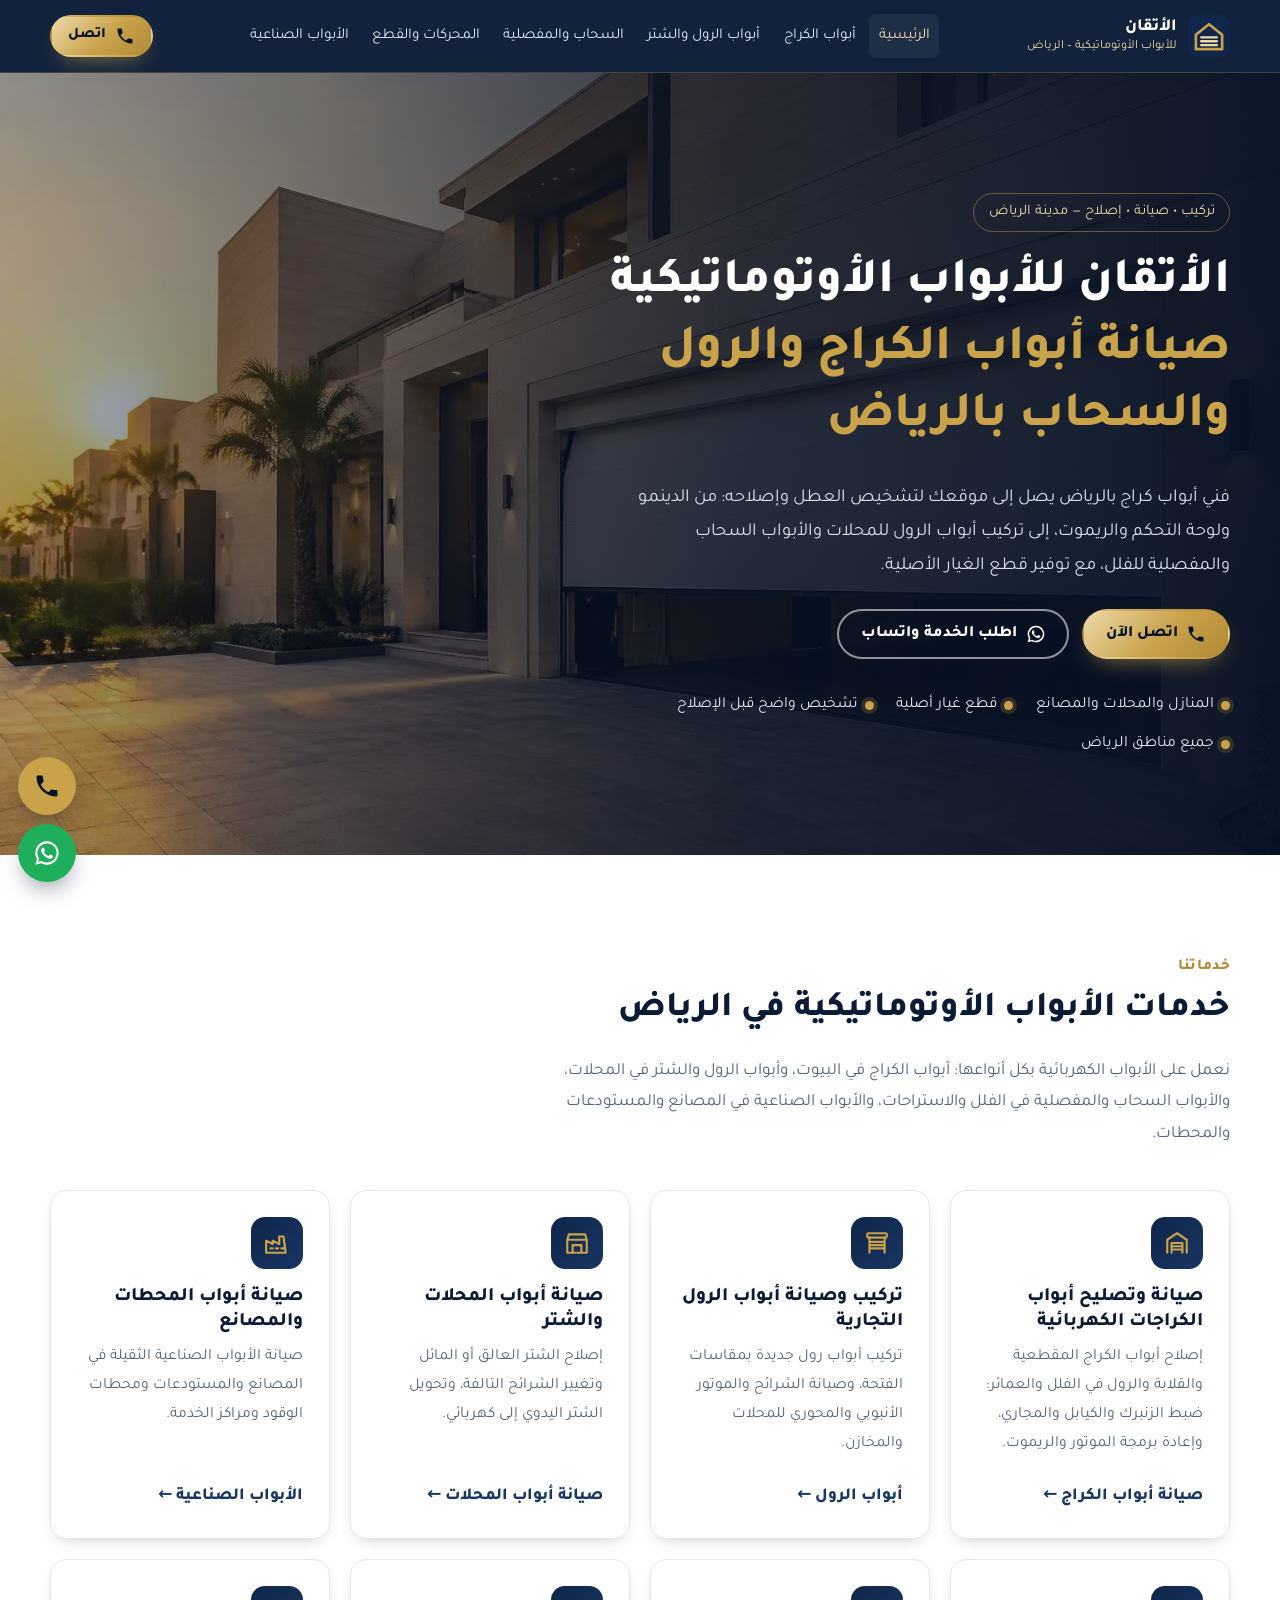
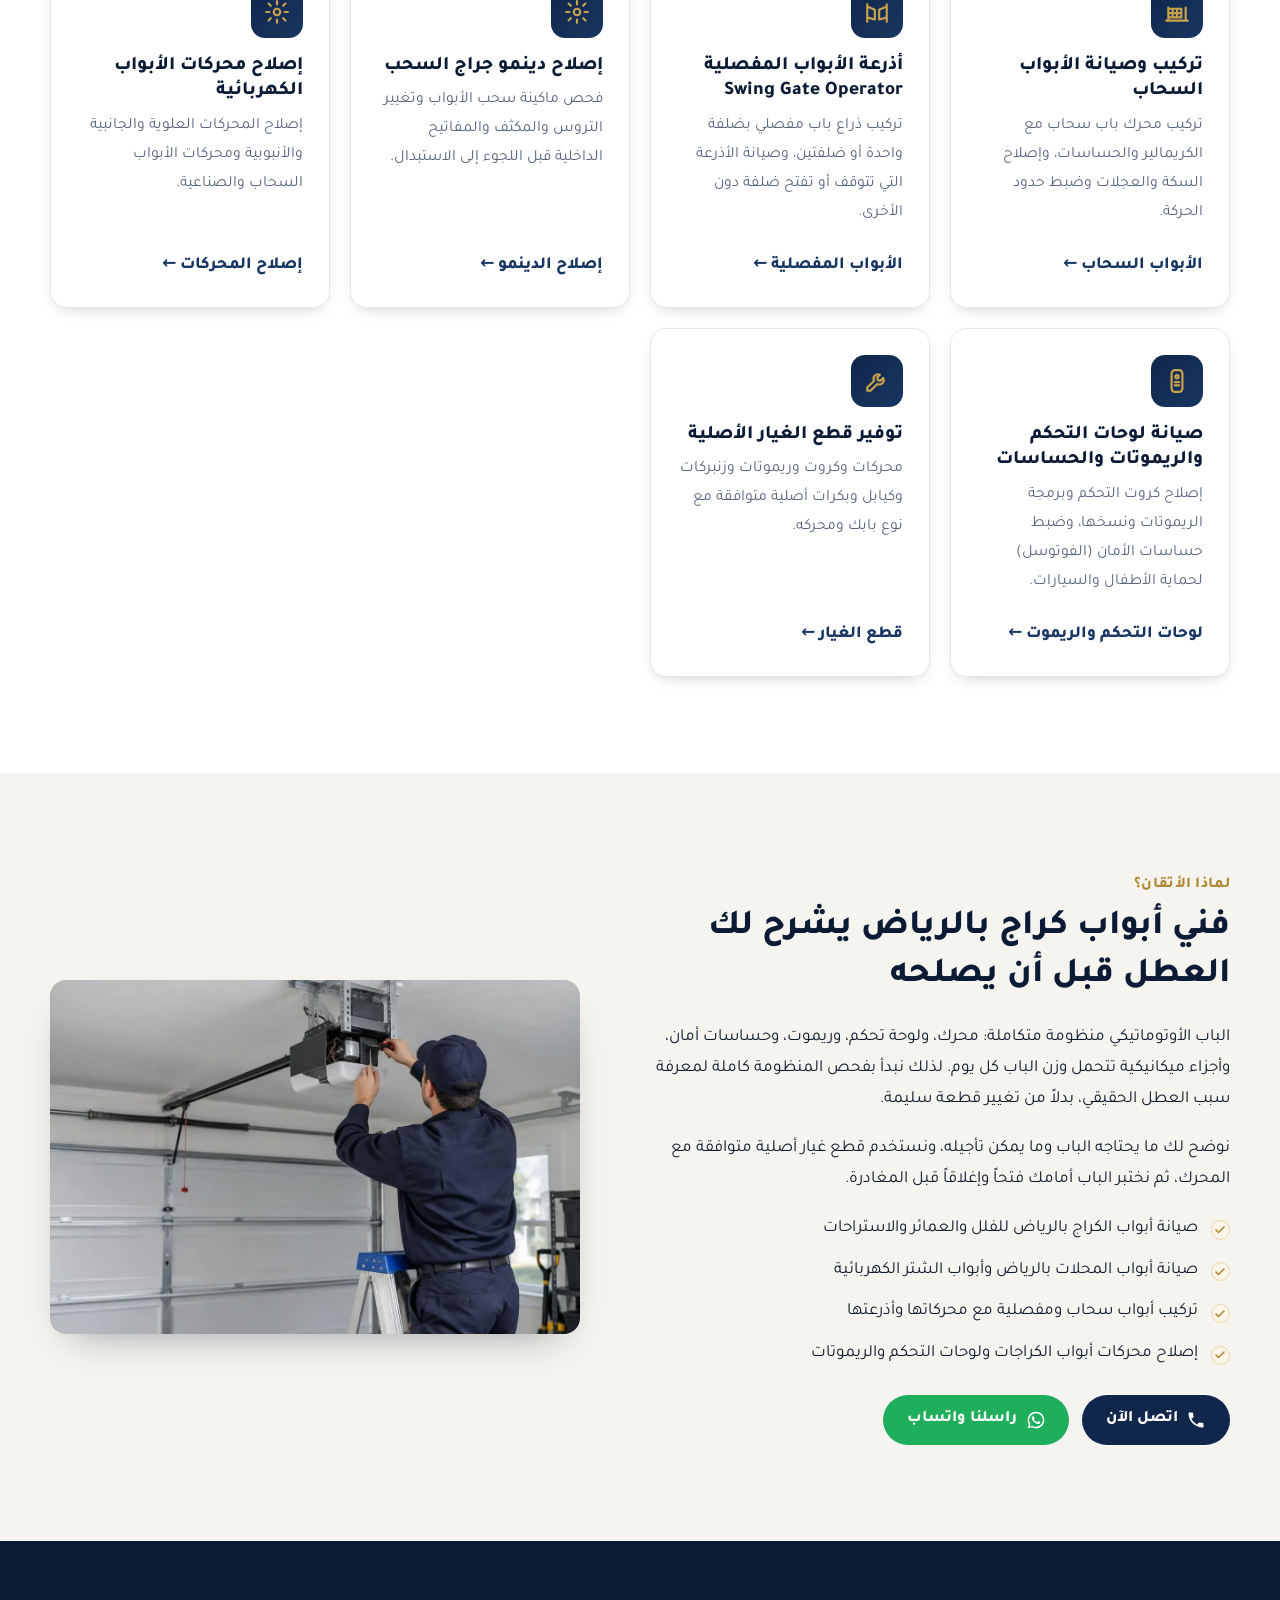
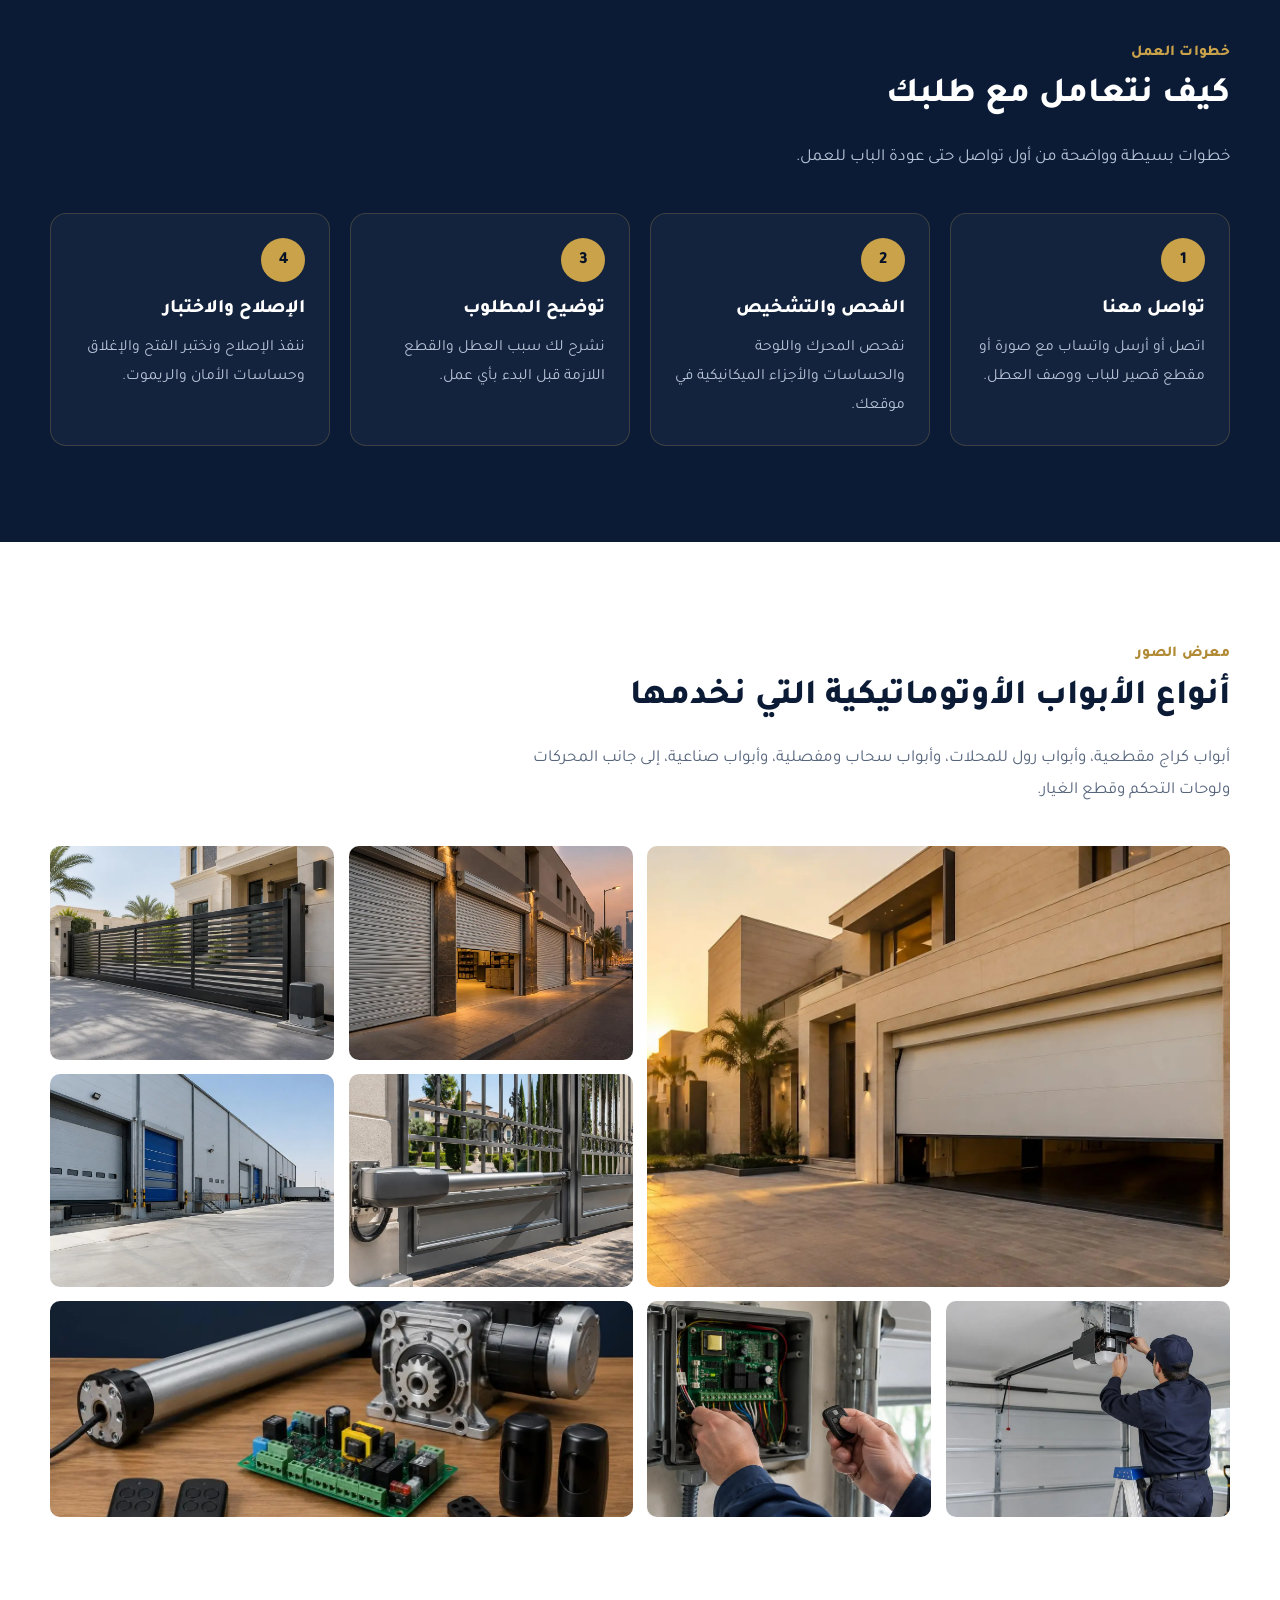
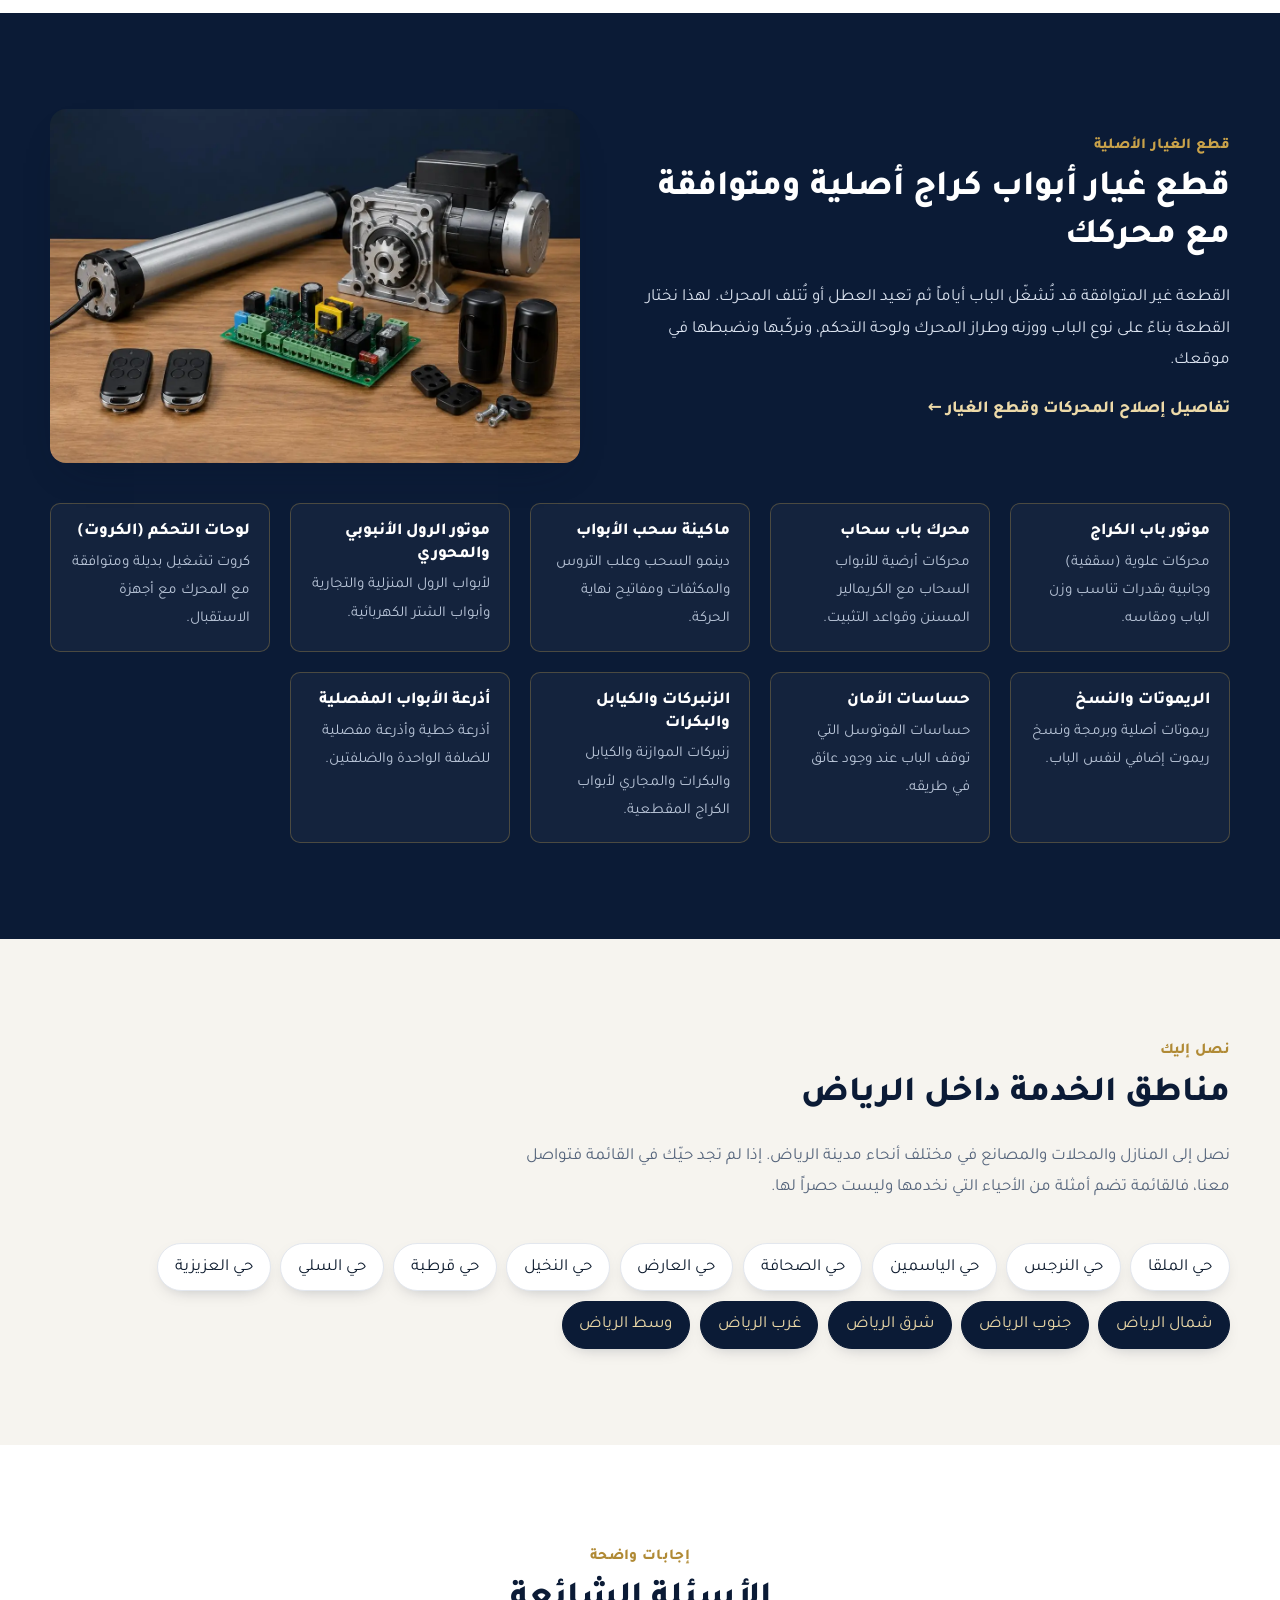
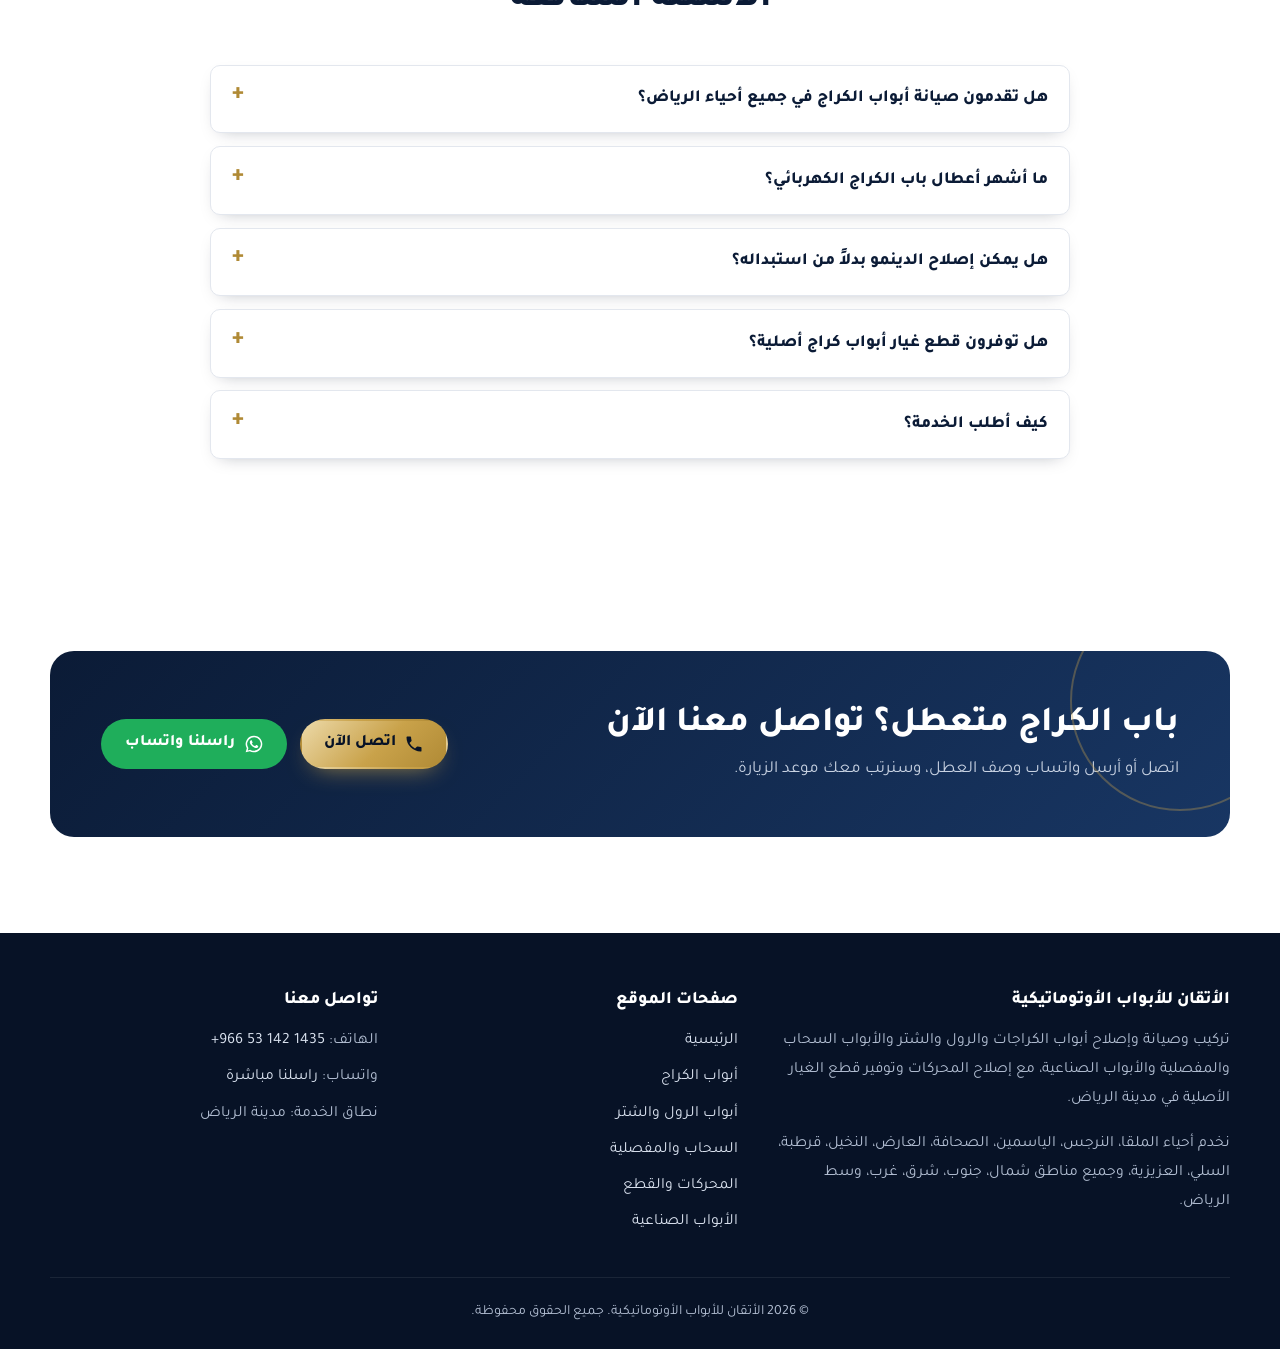
==== commit 110bec3d: "Update index.html" ====
--- a/index.html
+++ b/index.html
@@ -30,40 +30,40 @@
 
 <meta charset="utf-8">
 <meta name="viewport" content="width=device-width, initial-scale=1">
-<title>صيانة أبواب الكراج بالرياض | أبو أنس للأبواب الأوتوماتيكية</title>
-<meta name="description" content="أبو أنس لصيانة وتصليح أبواب الكراج بالرياض وتركيب أبواب الرول والسحاب والمفصلية وإصلاح المحركات وقطع الغيار الأصلية. فني يصلك لجميع الأحياء. اتصل 0531421435.">
+<title>صيانة أبواب الكراج بالرياض | الأتقان للأبواب الأوتوماتيكية</title>
+<meta name="description" content="الأتقان لصيانة وتصليح أبواب الكراج بالرياض وتركيب أبواب الرول والسحاب والمفصلية وإصلاح المحركات وقطع الغيار الأصلية. فني يصلك لجميع الأحياء. اتصل 0531421435.">
 <link rel="canonical" href="https://abo-anas.online/">
 <meta name="robots" content="index, follow, max-image-preview:large">
 <meta name="theme-color" content="#0b1b36">
 <meta name="format-detection" content="telephone=no">
 <meta property="og:type" content="website">
 <meta property="og:locale" content="ar_SA">
-<meta property="og:site_name" content="أبو أنس للأبواب الأوتوماتيكية">
-<meta property="og:title" content="صيانة أبواب الكراج بالرياض | أبو أنس للأبواب الأوتوماتيكية">
-<meta property="og:description" content="أبو أنس لصيانة وتصليح أبواب الكراج بالرياض وتركيب أبواب الرول والسحاب والمفصلية وإصلاح المحركات وقطع الغيار الأصلية. فني يصلك لجميع الأحياء. اتصل 0531421435.">
+<meta property="og:site_name" content="الأتقان للأبواب الأوتوماتيكية">
+<meta property="og:title" content="صيانة أبواب الكراج بالرياض | الأتقان للأبواب الأوتوماتيكية">
+<meta property="og:description" content="الأتقان لصيانة وتصليح أبواب الكراج بالرياض وتركيب أبواب الرول والسحاب والمفصلية وإصلاح المحركات وقطع الغيار الأصلية. فني يصلك لجميع الأحياء. اتصل 0531421435.">
 <meta property="og:url" content="https://abo-anas.online/">
 <meta property="og:image" content="https://abo-anas.online/assets/images/1.webp">
 <meta property="og:image:width" content="1600">
 <meta property="og:image:height" content="1008">
 <meta property="og:image:type" content="image/webp">
 <meta name="twitter:card" content="summary_large_image">
-<meta name="twitter:title" content="صيانة أبواب الكراج بالرياض | أبو أنس للأبواب الأوتوماتيكية">
-<meta name="twitter:description" content="أبو أنس لصيانة وتصليح أبواب الكراج بالرياض وتركيب أبواب الرول والسحاب والمفصلية وإصلاح المحركات وقطع الغيار الأصلية. فني يصلك لجميع الأحياء. اتصل 0531421435.">
+<meta name="twitter:title" content="صيانة أبواب الكراج بالرياض | الأتقان للأبواب الأوتوماتيكية">
+<meta name="twitter:description" content="الأتقان لصيانة وتصليح أبواب الكراج بالرياض وتركيب أبواب الرول والسحاب والمفصلية وإصلاح المحركات وقطع الغيار الأصلية. فني يصلك لجميع الأحياء. اتصل 0531421435.">
 <meta name="twitter:image" content="https://abo-anas.online/assets/images/1.webp">
 <link rel="icon" href="favicon.svg" type="image/svg+xml">
 <link rel="preload" href="assets/fonts/tajawal-800-arabic.woff2" as="font" type="font/woff2" crossorigin>
 <link rel="preload" href="assets/fonts/tajawal-400-arabic.woff2" as="font" type="font/woff2" crossorigin>
 <link rel="preload" href="assets/images/1.webp" as="image" type="image/webp" fetchpriority="high">
 <link rel="stylesheet" href="assets/css/style.css">
-<script type="application/ld+json">{"@context":"https://schema.org","@graph":[{"@type":"WebSite","@id":"https://abo-anas.online/#website","url":"https://abo-anas.online/","name":"أبو أنس للأبواب الأوتوماتيكية","inLanguage":"ar-SA","publisher":{"@id":"https://abo-anas.online/#business"}},{"@type":"HomeAndConstructionBusiness","@id":"https://abo-anas.online/#business","name":"أبو أنس للأبواب الأوتوماتيكية","url":"https://abo-anas.online/","telephone":"+966531421435","image":"https://abo-anas.online/assets/images/1.webp","logo":"https://abo-anas.online/favicon.svg","address":{"@type":"PostalAddress","addressLocality":"الرياض","addressRegion":"منطقة الرياض","addressCountry":"SA"},"areaServed":[{"@type":"City","name":"الرياض"},{"@type":"Place","name":"حي الملقا، الرياض"},{"@type":"Place","name":"حي النرجس، الرياض"},{"@type":"Place","name":"حي الياسمين، الرياض"},{"@type":"Place","name":"حي الصحافة، الرياض"},{"@type":"Place","name":"حي العارض، الرياض"},{"@type":"Place","name":"حي النخيل، الرياض"},{"@type":"Place","name":"حي قرطبة، الرياض"},{"@type":"Place","name":"حي السلي، الرياض"},{"@type":"Place","name":"حي العزيزية، الرياض"}],"contactPoint":{"@type":"ContactPoint","telephone":"+966531421435","contactType":"customer service","areaServed":"SA","availableLanguage":["ar"]},"knowsAbout":["صيانة أبواب الكراج","أبواب الرول","الأبواب السحاب","أذرعة الأبواب المفصلية","محركات الأبواب الكهربائية","الأبواب الصناعية"]},{"@type":"WebPage","@id":"https://abo-anas.online/#webpage","url":"https://abo-anas.online/","name":"صيانة أبواب الكراج بالرياض | أبو أنس للأبواب الأوتوماتيكية","description":"أبو أنس لصيانة وتصليح أبواب الكراج بالرياض وتركيب أبواب الرول والسحاب والمفصلية وإصلاح المحركات وقطع الغيار الأصلية. فني يصلك لجميع الأحياء. اتصل 0531421435.","inLanguage":"ar-SA","isPartOf":{"@id":"https://abo-anas.online/#website"},"about":{"@id":"https://abo-anas.online/#business"},"primaryImageOfPage":{"@type":"ImageObject","url":"https://abo-anas.online/assets/images/1.webp"},"breadcrumb":{"@id":"https://abo-anas.online/#breadcrumb"}},{"@type":"BreadcrumbList","@id":"https://abo-anas.online/#breadcrumb","itemListElement":[{"@type":"ListItem","position":1,"name":"الرئيسية","item":"https://abo-anas.online/"}]},{"@type":"ItemList","@id":"https://abo-anas.online/#services","name":"خدمات أبو أنس للأبواب الأوتوماتيكية","itemListElement":[{"@type":"ListItem","position":1,"item":{"@type":"Service","name":"صيانة وتصليح أبواب الكراجات الكهربائية","url":"https://abo-anas.online/garage-doors.html","provider":{"@id":"https://abo-anas.online/#business"},"areaServed":{"@type":"City","name":"الرياض"}}},{"@type":"ListItem","position":2,"item":{"@type":"Service","name":"تركيب وصيانة أبواب الرول التجارية","url":"https://abo-anas.online/roller-doors.html","provider":{"@id":"https://abo-anas.online/#business"},"areaServed":{"@type":"City","name":"الرياض"}}},{"@type":"ListItem","position":3,"item":{"@type":"Service","name":"صيانة أبواب المحلات والشتر","url":"https://abo-anas.online/roller-doors.html#shops","provider":{"@id":"https://abo-anas.online/#business"},"areaServed":{"@type":"City","name":"الرياض"}}},{"@type":"ListItem","position":4,"item":{"@type":"Service","name":"صيانة أبواب المحطات والمصانع","url":"https://abo-anas.online/industrial-doors.html","provider":{"@id":"https://abo-anas.online/#business"},"areaServed":{"@type":"City","name":"الرياض"}}},{"@type":"ListItem","position":5,"item":{"@type":"Service","name":"تركيب وصيانة الأبواب السحاب","url":"https://abo-anas.online/automatic-gates.html","provider":{"@id":"https://abo-anas.online/#business"},"areaServed":{"@type":"City","name":"الرياض"}}},{"@type":"ListItem","position":6,"item":{"@type":"Service","name":"أذرعة الأبواب المفصلية Swing Gate Operator","url":"https://abo-anas.online/automatic-gates.html#swing","provider":{"@id":"https://abo-anas.online/#business"},"areaServed":{"@type":"City","name":"الرياض"}}},{"@type":"ListItem","position":7,"item":{"@type":"Service","name":"إصلاح دينمو جراج السحب","url":"https://abo-anas.online/motors-and-spare-parts.html","provider":{"@id":"https://abo-anas.online/#business"},"areaServed":{"@type":"City","name":"الرياض"}}},{"@type":"ListItem","position":8,"item":{"@type":"Service","name":"إصلاح محركات الأبواب الكهربائية","url":"https://abo-anas.online/motors-and-spare-parts.html#motors","provider":{"@id":"https://abo-anas.online/#business"},"areaServed":{"@type":"City","name":"الرياض"}}},{"@type":"ListItem","position":9,"item":{"@type":"Service","name":"صيانة لوحات التحكم والريموتات والحساسات","url":"https://abo-anas.online/motors-and-spare-parts.html#control","provider":{"@id":"https://abo-anas.online/#business"},"areaServed":{"@type":"City","name":"الرياض"}}},{"@type":"ListItem","position":10,"item":{"@type":"Service","name":"توفير قطع الغيار الأصلية","url":"https://abo-anas.online/motors-and-spare-parts.html#parts","provider":{"@id":"https://abo-anas.online/#business"},"areaServed":{"@type":"City","name":"الرياض"}}}]}]}</script>
+<script type="application/ld+json">{"@context":"https://schema.org","@graph":[{"@type":"WebSite","@id":"https://abo-anas.online/#website","url":"https://abo-anas.online/","name":"الأتقان للأبواب الأوتوماتيكية","inLanguage":"ar-SA","publisher":{"@id":"https://abo-anas.online/#business"}},{"@type":"HomeAndConstructionBusiness","@id":"https://abo-anas.online/#business","name":"الأتقان للأبواب الأوتوماتيكية","url":"https://abo-anas.online/","telephone":"+966531421435","image":"https://abo-anas.online/assets/images/1.webp","logo":"https://abo-anas.online/favicon.svg","address":{"@type":"PostalAddress","addressLocality":"الرياض","addressRegion":"منطقة الرياض","addressCountry":"SA"},"areaServed":[{"@type":"City","name":"الرياض"},{"@type":"Place","name":"حي الملقا، الرياض"},{"@type":"Place","name":"حي النرجس، الرياض"},{"@type":"Place","name":"حي الياسمين، الرياض"},{"@type":"Place","name":"حي الصحافة، الرياض"},{"@type":"Place","name":"حي العارض، الرياض"},{"@type":"Place","name":"حي النخيل، الرياض"},{"@type":"Place","name":"حي قرطبة، الرياض"},{"@type":"Place","name":"حي السلي، الرياض"},{"@type":"Place","name":"حي العزيزية، الرياض"}],"contactPoint":{"@type":"ContactPoint","telephone":"+966531421435","contactType":"customer service","areaServed":"SA","availableLanguage":["ar"]},"knowsAbout":["صيانة أبواب الكراج","أبواب الرول","الأبواب السحاب","أذرعة الأبواب المفصلية","محركات الأبواب الكهربائية","الأبواب الصناعية"]},{"@type":"WebPage","@id":"https://abo-anas.online/#webpage","url":"https://abo-anas.online/","name":"صيانة أبواب الكراج بالرياض | الأتقان للأبواب الأوتوماتيكية","description":"الأتقان لصيانة وتصليح أبواب الكراج بالرياض وتركيب أبواب الرول والسحاب والمفصلية وإصلاح المحركات وقطع الغيار الأصلية. فني يصلك لجميع الأحياء. اتصل 0531421435.","inLanguage":"ar-SA","isPartOf":{"@id":"https://abo-anas.online/#website"},"about":{"@id":"https://abo-anas.online/#business"},"primaryImageOfPage":{"@type":"ImageObject","url":"https://abo-anas.online/assets/images/1.webp"},"breadcrumb":{"@id":"https://abo-anas.online/#breadcrumb"}},{"@type":"BreadcrumbList","@id":"https://abo-anas.online/#breadcrumb","itemListElement":[{"@type":"ListItem","position":1,"name":"الرئيسية","item":"https://abo-anas.online/"}]},{"@type":"ItemList","@id":"https://abo-anas.online/#services","name":"خدمات الأتقان للأبواب الأوتوماتيكية","itemListElement":[{"@type":"ListItem","position":1,"item":{"@type":"Service","name":"صيانة وتصليح أبواب الكراجات الكهربائية","url":"https://abo-anas.online/garage-doors.html","provider":{"@id":"https://abo-anas.online/#business"},"areaServed":{"@type":"City","name":"الرياض"}}},{"@type":"ListItem","position":2,"item":{"@type":"Service","name":"تركيب وصيانة أبواب الرول التجارية","url":"https://abo-anas.online/roller-doors.html","provider":{"@id":"https://abo-anas.online/#business"},"areaServed":{"@type":"City","name":"الرياض"}}},{"@type":"ListItem","position":3,"item":{"@type":"Service","name":"صيانة أبواب المحلات والشتر","url":"https://abo-anas.online/roller-doors.html#shops","provider":{"@id":"https://abo-anas.online/#business"},"areaServed":{"@type":"City","name":"الرياض"}}},{"@type":"ListItem","position":4,"item":{"@type":"Service","name":"صيانة أبواب المحطات والمصانع","url":"https://abo-anas.online/industrial-doors.html","provider":{"@id":"https://abo-anas.online/#business"},"areaServed":{"@type":"City","name":"الرياض"}}},{"@type":"ListItem","position":5,"item":{"@type":"Service","name":"تركيب وصيانة الأبواب السحاب","url":"https://abo-anas.online/automatic-gates.html","provider":{"@id":"https://abo-anas.online/#business"},"areaServed":{"@type":"City","name":"الرياض"}}},{"@type":"ListItem","position":6,"item":{"@type":"Service","name":"أذرعة الأبواب المفصلية Swing Gate Operator","url":"https://abo-anas.online/automatic-gates.html#swing","provider":{"@id":"https://abo-anas.online/#business"},"areaServed":{"@type":"City","name":"الرياض"}}},{"@type":"ListItem","position":7,"item":{"@type":"Service","name":"إصلاح دينمو جراج السحب","url":"https://abo-anas.online/motors-and-spare-parts.html","provider":{"@id":"https://abo-anas.online/#business"},"areaServed":{"@type":"City","name":"الرياض"}}},{"@type":"ListItem","position":8,"item":{"@type":"Service","name":"إصلاح محركات الأبواب الكهربائية","url":"https://abo-anas.online/motors-and-spare-parts.html#motors","provider":{"@id":"https://abo-anas.online/#business"},"areaServed":{"@type":"City","name":"الرياض"}}},{"@type":"ListItem","position":9,"item":{"@type":"Service","name":"صيانة لوحات التحكم والريموتات والحساسات","url":"https://abo-anas.online/motors-and-spare-parts.html#control","provider":{"@id":"https://abo-anas.online/#business"},"areaServed":{"@type":"City","name":"الرياض"}}},{"@type":"ListItem","position":10,"item":{"@type":"Service","name":"توفير قطع الغيار الأصلية","url":"https://abo-anas.online/motors-and-spare-parts.html#parts","provider":{"@id":"https://abo-anas.online/#business"},"areaServed":{"@type":"City","name":"الرياض"}}}]}]}</script>
 </head>
 <body>
 <a class="skip" href="#main">تخطَّ إلى المحتوى</a>
 <header class="site-header">
   <div class="container header-inner">
-    <a class="brand" href="./" aria-label="أبو أنس للأبواب الأوتوماتيكية - الصفحة الرئيسية">
+    <a class="brand" href="./" aria-label="الأتقان للأبواب الأوتوماتيكية - الصفحة الرئيسية">
       <svg class="brand-mark" viewBox="0 0 64 64" aria-hidden="true"><rect width="64" height="64" rx="14" fill="#10264a"/><path d="M12 30 32 14l20 16v22H12z" fill="none" stroke="#c9a24a" stroke-width="4" stroke-linejoin="round"/><path d="M20 34h24M20 40h24M20 46h24" stroke="#ecd9a8" stroke-width="3.5" stroke-linecap="round"/></svg>
-      <span>أبو أنس<small>للأبواب الأوتوماتيكية – الرياض</small></span>
+      <span>الأتقان<small>للأبواب الأوتوماتيكية – الرياض</small></span>
     </a>
     <nav class="nav" id="main-nav" aria-label="القائمة الرئيسية">
       <ul>
@@ -88,7 +88,7 @@
   <div class="container">
     <div class="hero-inner">
       <span class="eyebrow">تركيب • صيانة • إصلاح — مدينة الرياض</span>
-      <h1>أبو أنس للأبواب الأوتوماتيكية <span>صيانة أبواب الكراج والرول والسحاب بالرياض</span></h1>
+      <h1>الأتقان للأبواب الأوتوماتيكية <span>صيانة أبواب الكراج والرول والسحاب بالرياض</span></h1>
       <p class="lead">فني أبواب كراج بالرياض يصل إلى موقعك لتشخيص العطل وإصلاحه: من الدينمو ولوحة التحكم والريموت، إلى تركيب أبواب الرول للمحلات والأبواب السحاب والمفصلية للفلل، مع توفير قطع الغيار الأصلية.</p>
       <div class="hero-actions">
         <a class="btn btn-gold" href="tel:+966531421435" onclick="return gtag_report_conversion('tel:+966531421435');" data-loc="hero"><svg viewBox="0 0 24 24" fill="currentColor" aria-hidden="true"><path d="M6.6 10.8a15.1 15.1 0 0 0 6.6 6.6l2.2-2.2a1 1 0 0 1 1-.25 11.4 11.4 0 0 0 3.6.57 1 1 0 0 1 1 1V20a1 1 0 0 1-1 1A17 17 0 0 1 3 4a1 1 0 0 1 1-1h3.5a1 1 0 0 1 1 1c0 1.25.2 2.45.57 3.57a1 1 0 0 1-.25 1z"/></svg><span>اتصل الآن</span></a>
@@ -179,7 +179,7 @@
 <section class="section soft" aria-labelledby="about-title">
   <div class="container split">
     <div>
-      <span class="kicker">لماذا أبو أنس؟</span>
+      <span class="kicker">لماذا الأتقان؟</span>
       <h2 id="about-title">فني أبواب كراج بالرياض يشرح لك العطل قبل أن يصلحه</h2>
       <p>الباب الأوتوماتيكي منظومة متكاملة: محرك، ولوحة تحكم، وريموت، وحساسات أمان، وأجزاء ميكانيكية تتحمل وزن الباب كل يوم. لذلك نبدأ بفحص المنظومة كاملة لمعرفة سبب العطل الحقيقي، بدلاً من تغيير قطعة سليمة.</p>
       <p>نوضح لك ما يحتاجه الباب وما يمكن تأجيله، ونستخدم قطع غيار أصلية متوافقة مع المحرك، ثم نختبر الباب أمامك فتحاً وإغلاقاً قبل المغادرة.</p>
@@ -292,7 +292,7 @@
   <div class="container">
     <div class="footer-grid">
       <div>
-        <h2>أبو أنس للأبواب الأوتوماتيكية</h2>
+        <h2>الأتقان للأبواب الأوتوماتيكية</h2>
         <p>تركيب وصيانة وإصلاح أبواب الكراجات والرول والشتر والأبواب السحاب والمفصلية والأبواب الصناعية، مع إصلاح المحركات وتوفير قطع الغيار الأصلية في مدينة الرياض.</p>
         <p>نخدم أحياء الملقا، النرجس، الياسمين، الصحافة، العارض، النخيل، قرطبة، السلي، العزيزية، وجميع مناطق شمال، جنوب، شرق، غرب، وسط الرياض.</p>
       </div>
@@ -316,7 +316,7 @@
         </ul>
       </div>
     </div>
-    <div class="footer-bottom">© <span id="year">2026</span> أبو أنس للأبواب الأوتوماتيكية. جميع الحقوق محفوظة.</div>
+    <div class="footer-bottom">© <span id="year">2026</span> الأتقان للأبواب الأوتوماتيكية. جميع الحقوق محفوظة.</div>
   </div>
 </footer>
 <div class="sticky-contact" aria-label="تواصل سريع">
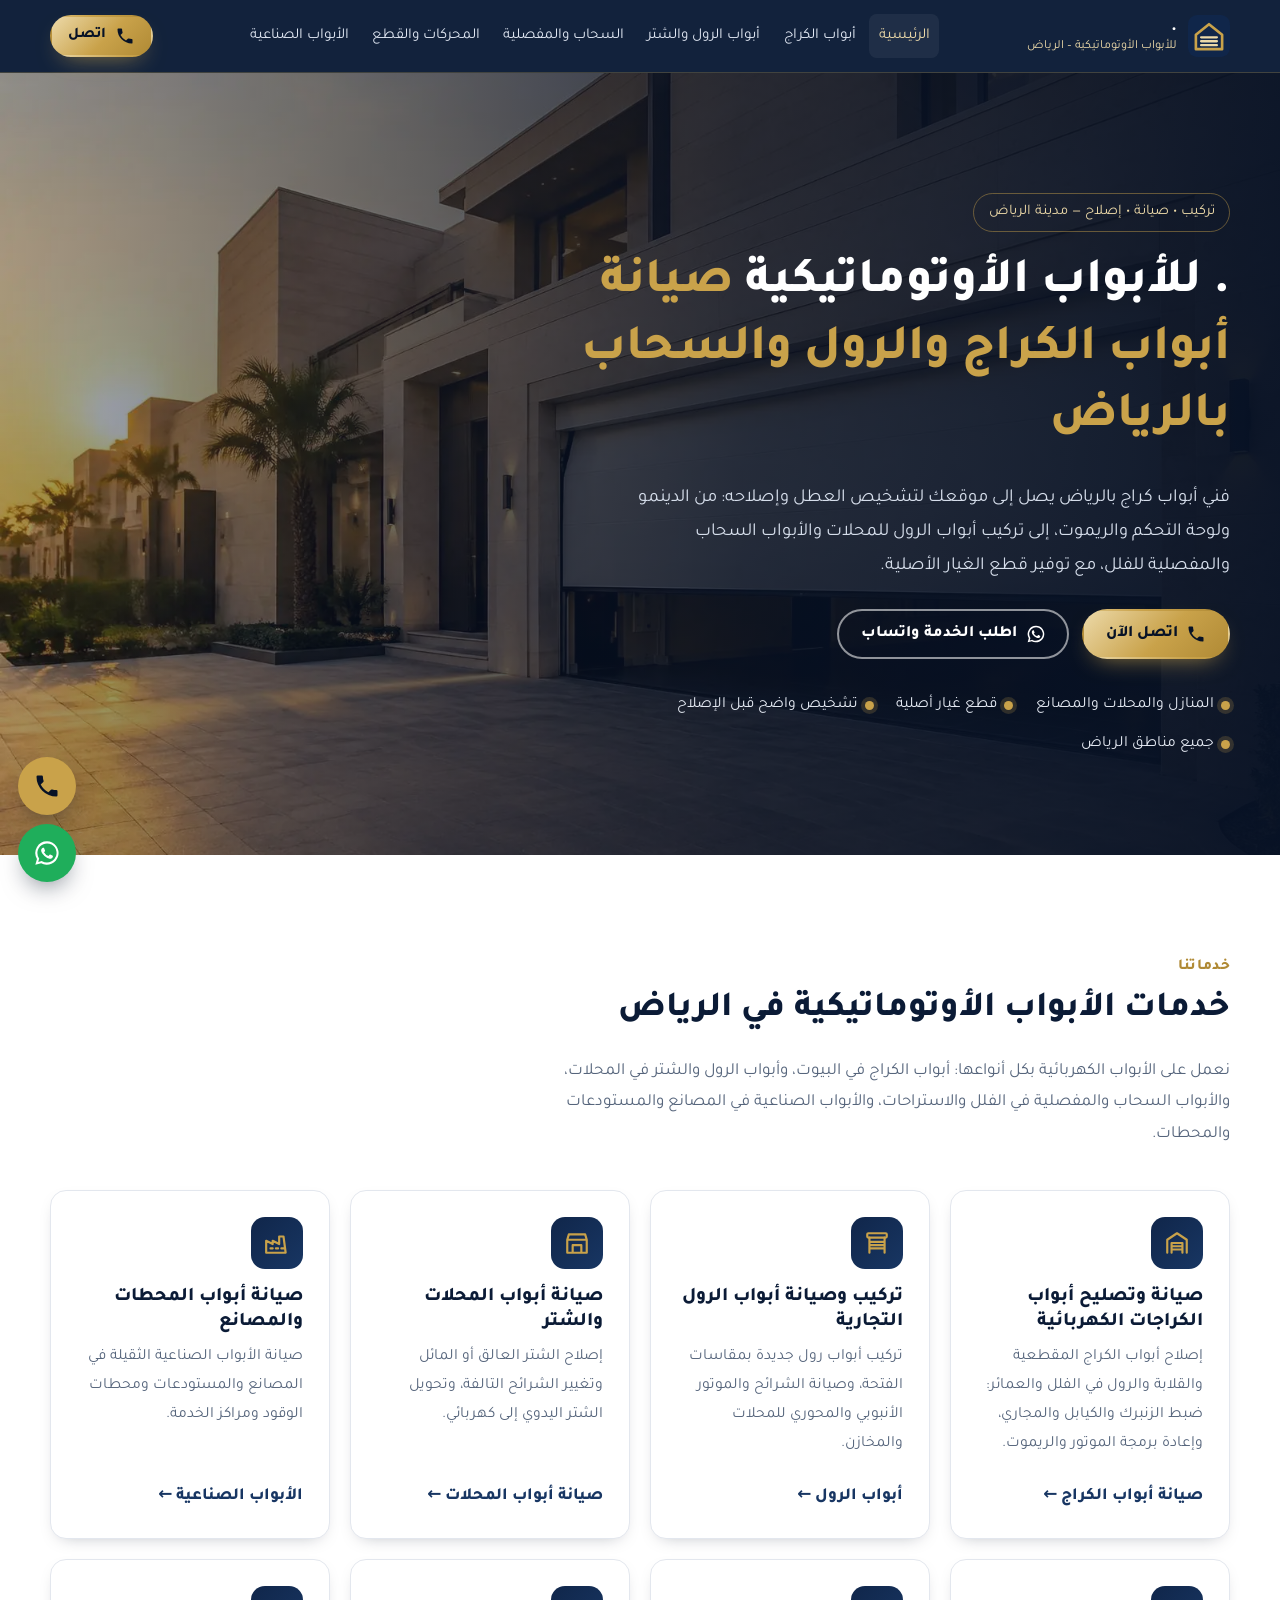
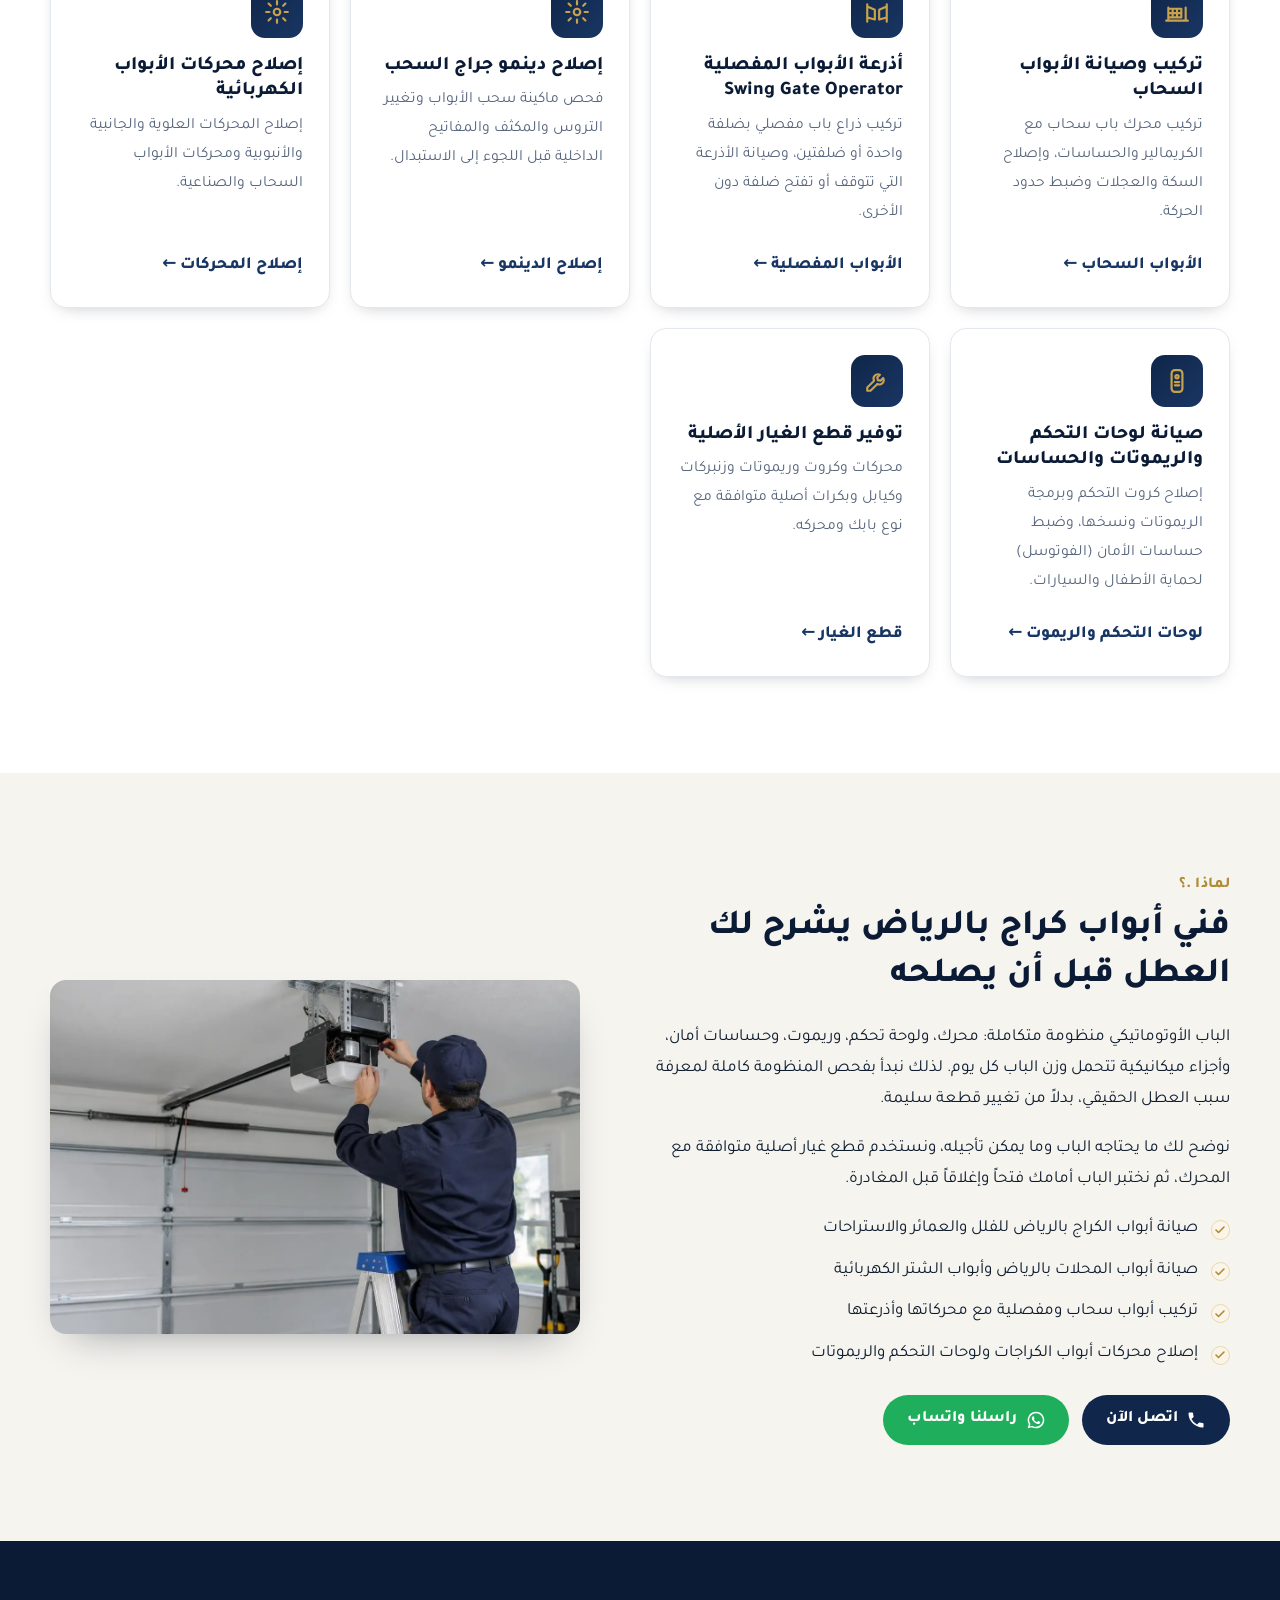
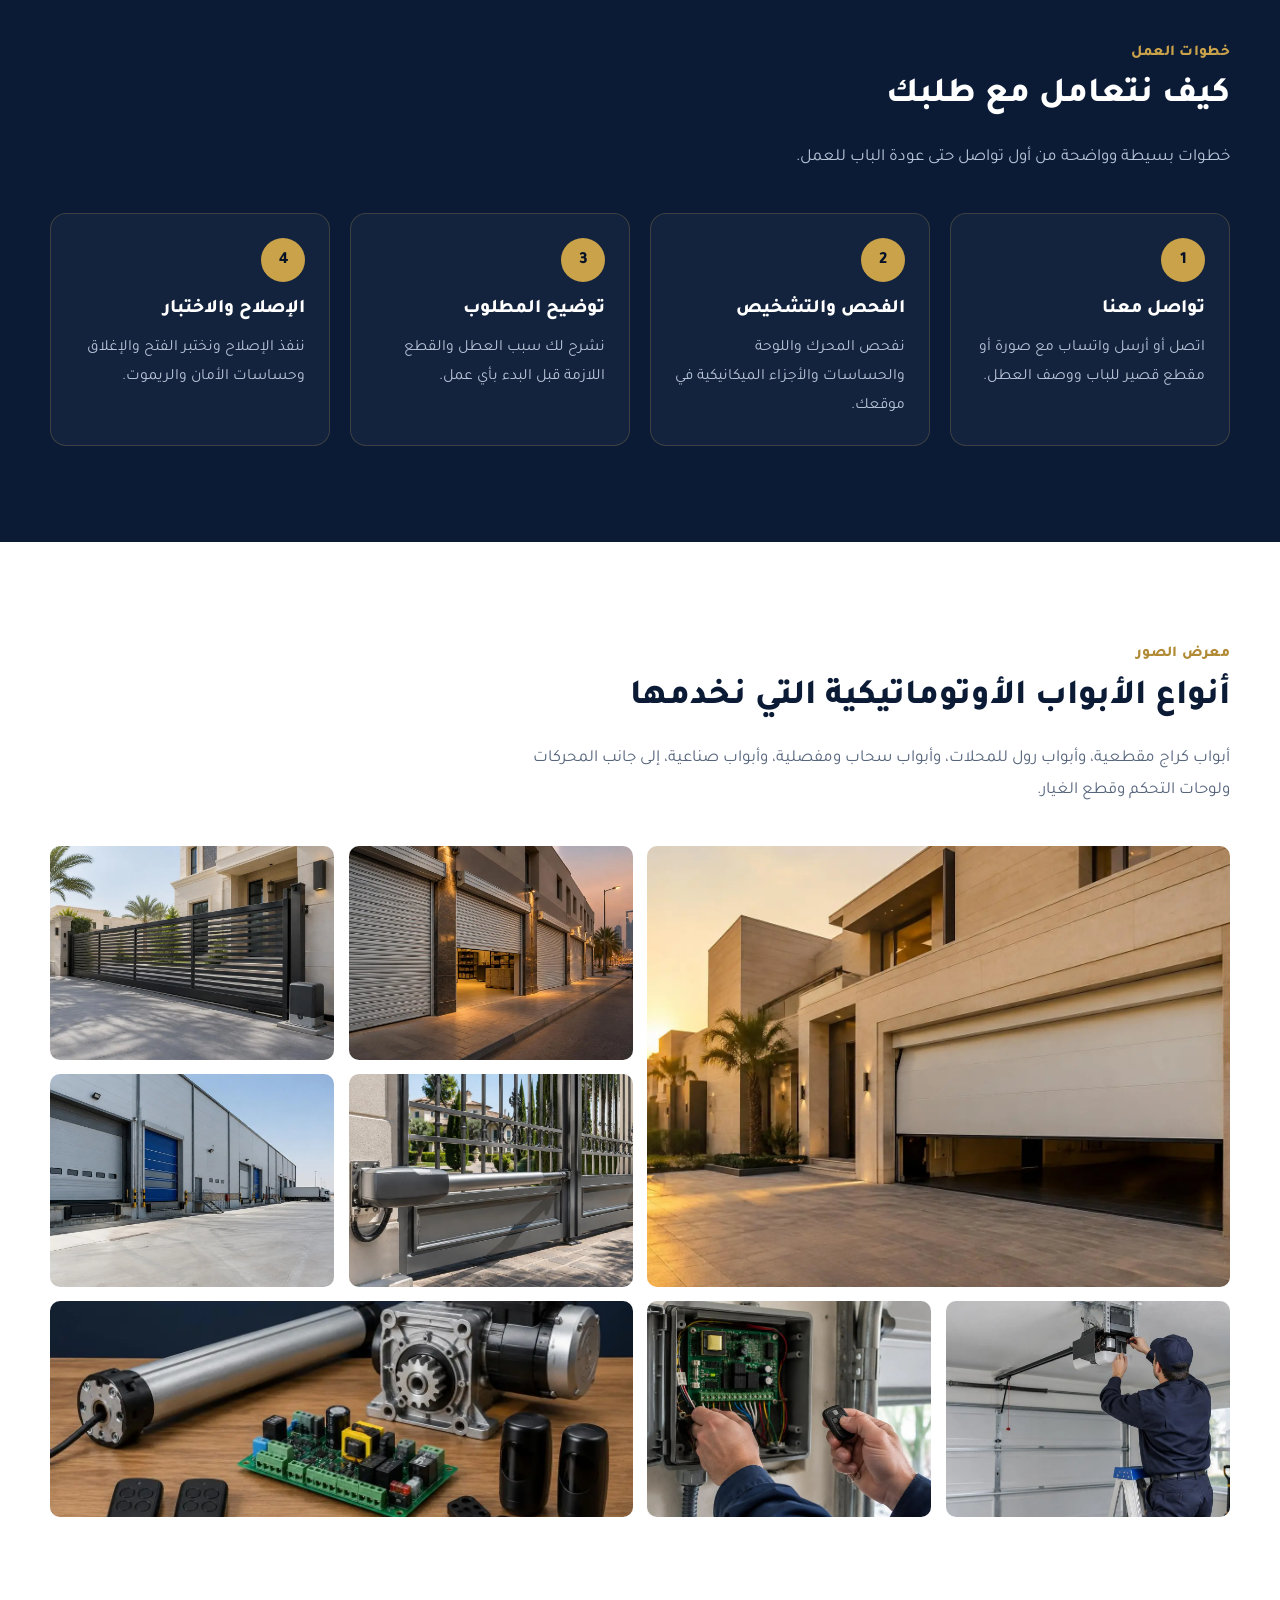
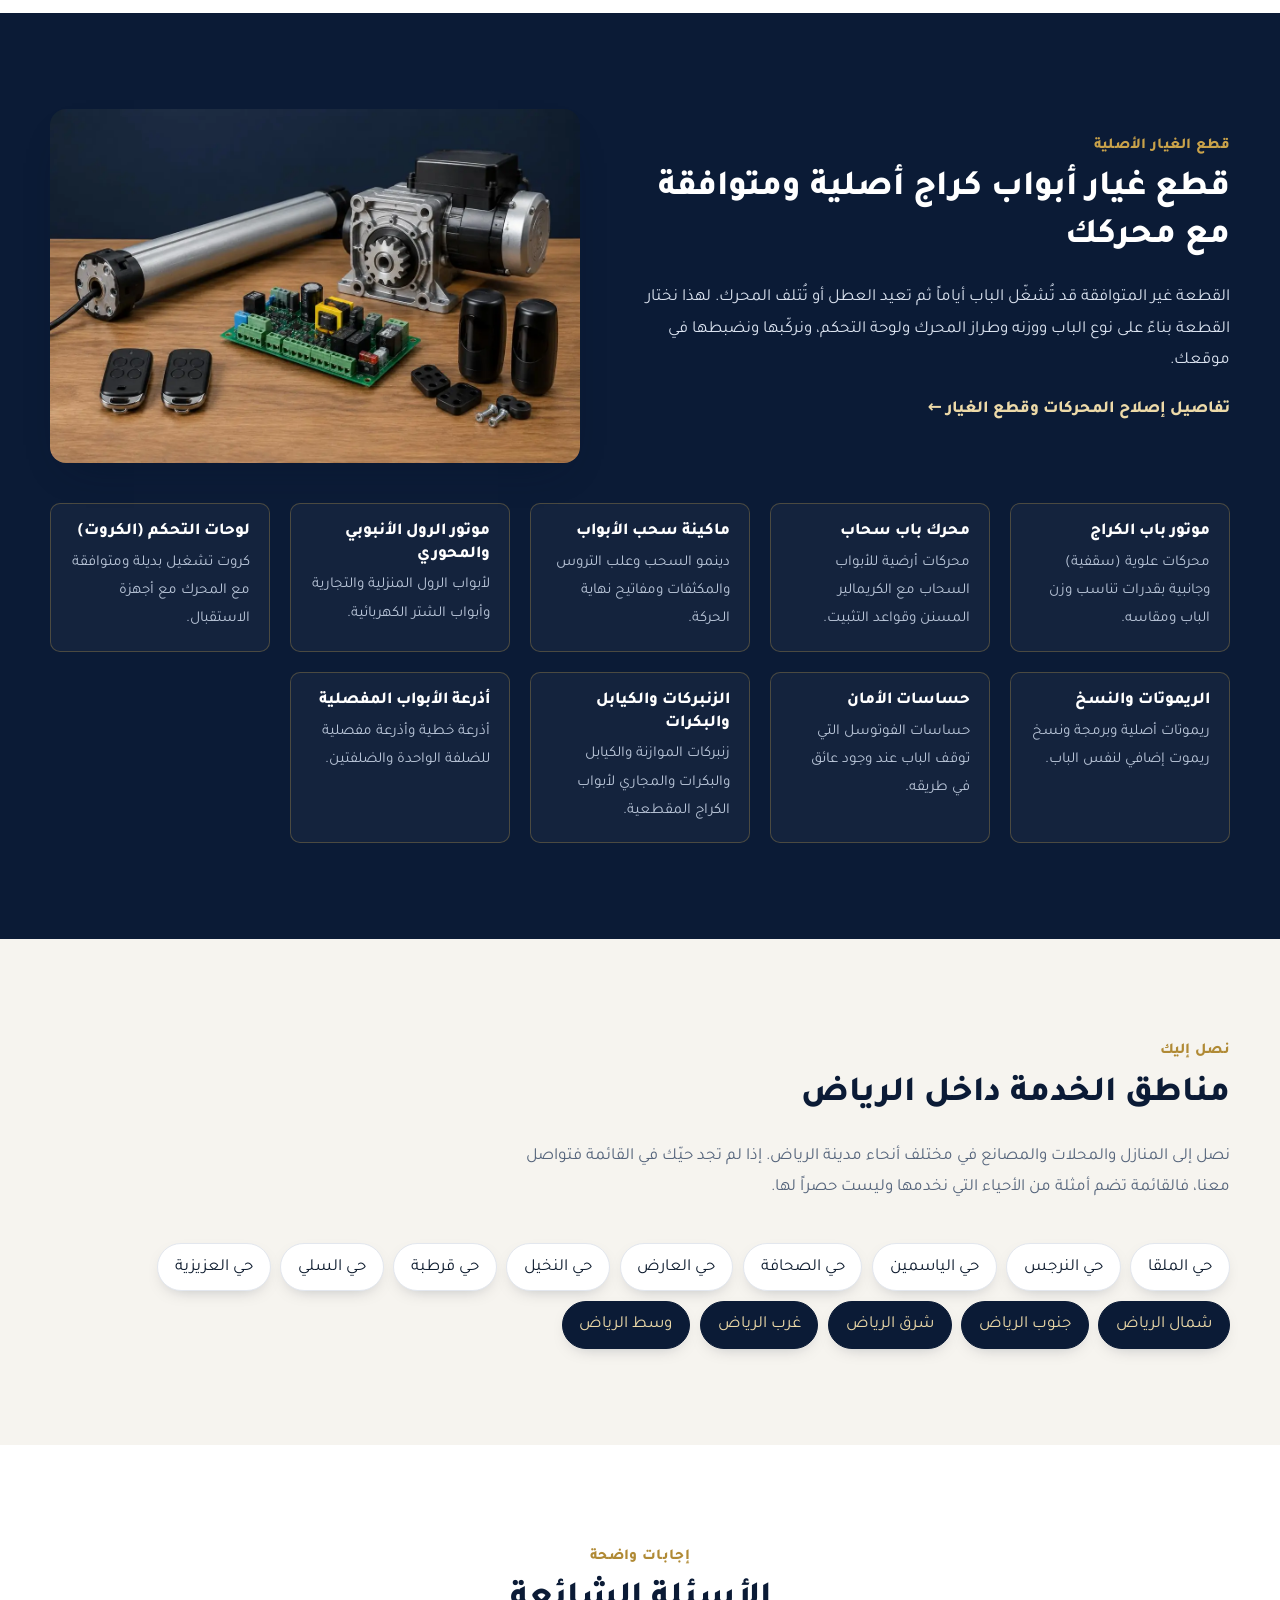
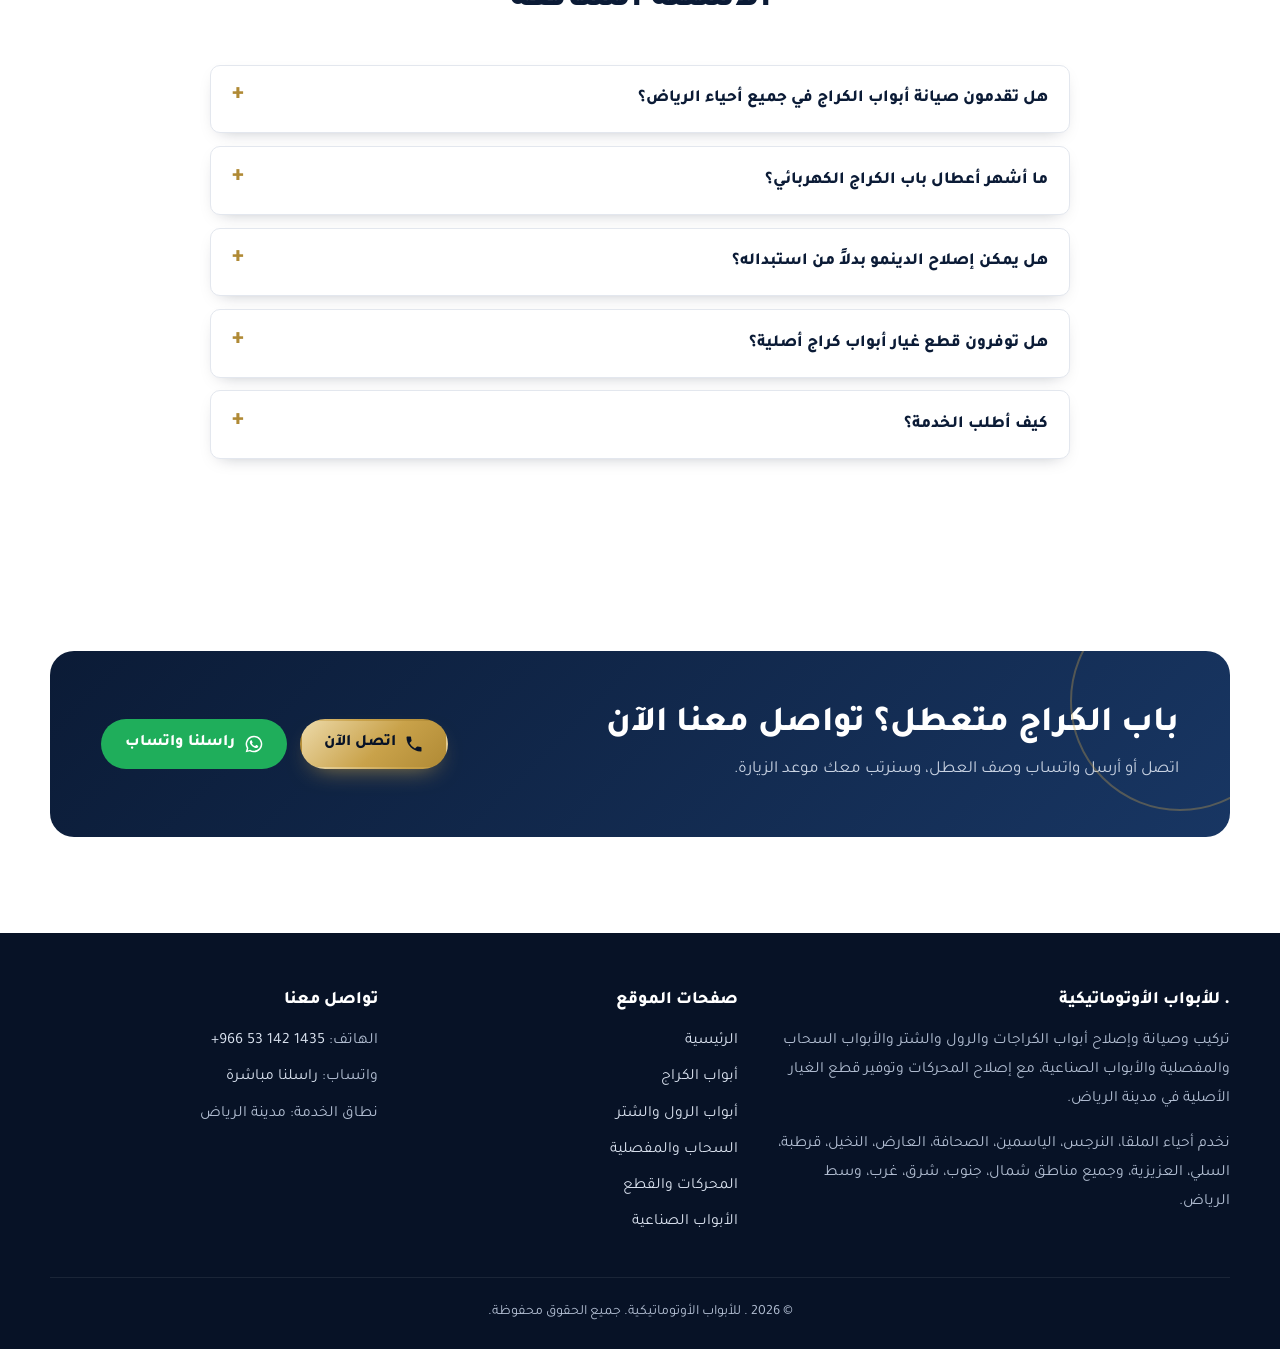
==== commit 2665c4d3: "Update index.html" ====
--- a/index.html
+++ b/index.html
@@ -30,40 +30,40 @@
 
 <meta charset="utf-8">
 <meta name="viewport" content="width=device-width, initial-scale=1">
-<title>صيانة أبواب الكراج بالرياض | الأتقان للأبواب الأوتوماتيكية</title>
-<meta name="description" content="الأتقان لصيانة وتصليح أبواب الكراج بالرياض وتركيب أبواب الرول والسحاب والمفصلية وإصلاح المحركات وقطع الغيار الأصلية. فني يصلك لجميع الأحياء. اتصل 0531421435.">
+<title>صيانة أبواب الكراج بالرياض | . للأبواب الأوتوماتيكية</title>
+<meta name="description" content=". لصيانة وتصليح أبواب الكراج بالرياض وتركيب أبواب الرول والسحاب والمفصلية وإصلاح المحركات وقطع الغيار الأصلية. فني يصلك لجميع الأحياء. اتصل 0531421435.">
 <link rel="canonical" href="https://abo-anas.online/">
 <meta name="robots" content="index, follow, max-image-preview:large">
 <meta name="theme-color" content="#0b1b36">
 <meta name="format-detection" content="telephone=no">
 <meta property="og:type" content="website">
 <meta property="og:locale" content="ar_SA">
-<meta property="og:site_name" content="الأتقان للأبواب الأوتوماتيكية">
-<meta property="og:title" content="صيانة أبواب الكراج بالرياض | الأتقان للأبواب الأوتوماتيكية">
-<meta property="og:description" content="الأتقان لصيانة وتصليح أبواب الكراج بالرياض وتركيب أبواب الرول والسحاب والمفصلية وإصلاح المحركات وقطع الغيار الأصلية. فني يصلك لجميع الأحياء. اتصل 0531421435.">
+<meta property="og:site_name" content=". للأبواب الأوتوماتيكية">
+<meta property="og:title" content="صيانة أبواب الكراج بالرياض | . للأبواب الأوتوماتيكية">
+<meta property="og:description" content=". لصيانة وتصليح أبواب الكراج بالرياض وتركيب أبواب الرول والسحاب والمفصلية وإصلاح المحركات وقطع الغيار الأصلية. فني يصلك لجميع الأحياء. اتصل 0531421435.">
 <meta property="og:url" content="https://abo-anas.online/">
 <meta property="og:image" content="https://abo-anas.online/assets/images/1.webp">
 <meta property="og:image:width" content="1600">
 <meta property="og:image:height" content="1008">
 <meta property="og:image:type" content="image/webp">
 <meta name="twitter:card" content="summary_large_image">
-<meta name="twitter:title" content="صيانة أبواب الكراج بالرياض | الأتقان للأبواب الأوتوماتيكية">
-<meta name="twitter:description" content="الأتقان لصيانة وتصليح أبواب الكراج بالرياض وتركيب أبواب الرول والسحاب والمفصلية وإصلاح المحركات وقطع الغيار الأصلية. فني يصلك لجميع الأحياء. اتصل 0531421435.">
+<meta name="twitter:title" content="صيانة أبواب الكراج بالرياض | . للأبواب الأوتوماتيكية">
+<meta name="twitter:description" content=". لصيانة وتصليح أبواب الكراج بالرياض وتركيب أبواب الرول والسحاب والمفصلية وإصلاح المحركات وقطع الغيار الأصلية. فني يصلك لجميع الأحياء. اتصل 0531421435.">
 <meta name="twitter:image" content="https://abo-anas.online/assets/images/1.webp">
 <link rel="icon" href="favicon.svg" type="image/svg+xml">
 <link rel="preload" href="assets/fonts/tajawal-800-arabic.woff2" as="font" type="font/woff2" crossorigin>
 <link rel="preload" href="assets/fonts/tajawal-400-arabic.woff2" as="font" type="font/woff2" crossorigin>
 <link rel="preload" href="assets/images/1.webp" as="image" type="image/webp" fetchpriority="high">
 <link rel="stylesheet" href="assets/css/style.css">
-<script type="application/ld+json">{"@context":"https://schema.org","@graph":[{"@type":"WebSite","@id":"https://abo-anas.online/#website","url":"https://abo-anas.online/","name":"الأتقان للأبواب الأوتوماتيكية","inLanguage":"ar-SA","publisher":{"@id":"https://abo-anas.online/#business"}},{"@type":"HomeAndConstructionBusiness","@id":"https://abo-anas.online/#business","name":"الأتقان للأبواب الأوتوماتيكية","url":"https://abo-anas.online/","telephone":"+966531421435","image":"https://abo-anas.online/assets/images/1.webp","logo":"https://abo-anas.online/favicon.svg","address":{"@type":"PostalAddress","addressLocality":"الرياض","addressRegion":"منطقة الرياض","addressCountry":"SA"},"areaServed":[{"@type":"City","name":"الرياض"},{"@type":"Place","name":"حي الملقا، الرياض"},{"@type":"Place","name":"حي النرجس، الرياض"},{"@type":"Place","name":"حي الياسمين، الرياض"},{"@type":"Place","name":"حي الصحافة، الرياض"},{"@type":"Place","name":"حي العارض، الرياض"},{"@type":"Place","name":"حي النخيل، الرياض"},{"@type":"Place","name":"حي قرطبة، الرياض"},{"@type":"Place","name":"حي السلي، الرياض"},{"@type":"Place","name":"حي العزيزية، الرياض"}],"contactPoint":{"@type":"ContactPoint","telephone":"+966531421435","contactType":"customer service","areaServed":"SA","availableLanguage":["ar"]},"knowsAbout":["صيانة أبواب الكراج","أبواب الرول","الأبواب السحاب","أذرعة الأبواب المفصلية","محركات الأبواب الكهربائية","الأبواب الصناعية"]},{"@type":"WebPage","@id":"https://abo-anas.online/#webpage","url":"https://abo-anas.online/","name":"صيانة أبواب الكراج بالرياض | الأتقان للأبواب الأوتوماتيكية","description":"الأتقان لصيانة وتصليح أبواب الكراج بالرياض وتركيب أبواب الرول والسحاب والمفصلية وإصلاح المحركات وقطع الغيار الأصلية. فني يصلك لجميع الأحياء. اتصل 0531421435.","inLanguage":"ar-SA","isPartOf":{"@id":"https://abo-anas.online/#website"},"about":{"@id":"https://abo-anas.online/#business"},"primaryImageOfPage":{"@type":"ImageObject","url":"https://abo-anas.online/assets/images/1.webp"},"breadcrumb":{"@id":"https://abo-anas.online/#breadcrumb"}},{"@type":"BreadcrumbList","@id":"https://abo-anas.online/#breadcrumb","itemListElement":[{"@type":"ListItem","position":1,"name":"الرئيسية","item":"https://abo-anas.online/"}]},{"@type":"ItemList","@id":"https://abo-anas.online/#services","name":"خدمات الأتقان للأبواب الأوتوماتيكية","itemListElement":[{"@type":"ListItem","position":1,"item":{"@type":"Service","name":"صيانة وتصليح أبواب الكراجات الكهربائية","url":"https://abo-anas.online/garage-doors.html","provider":{"@id":"https://abo-anas.online/#business"},"areaServed":{"@type":"City","name":"الرياض"}}},{"@type":"ListItem","position":2,"item":{"@type":"Service","name":"تركيب وصيانة أبواب الرول التجارية","url":"https://abo-anas.online/roller-doors.html","provider":{"@id":"https://abo-anas.online/#business"},"areaServed":{"@type":"City","name":"الرياض"}}},{"@type":"ListItem","position":3,"item":{"@type":"Service","name":"صيانة أبواب المحلات والشتر","url":"https://abo-anas.online/roller-doors.html#shops","provider":{"@id":"https://abo-anas.online/#business"},"areaServed":{"@type":"City","name":"الرياض"}}},{"@type":"ListItem","position":4,"item":{"@type":"Service","name":"صيانة أبواب المحطات والمصانع","url":"https://abo-anas.online/industrial-doors.html","provider":{"@id":"https://abo-anas.online/#business"},"areaServed":{"@type":"City","name":"الرياض"}}},{"@type":"ListItem","position":5,"item":{"@type":"Service","name":"تركيب وصيانة الأبواب السحاب","url":"https://abo-anas.online/automatic-gates.html","provider":{"@id":"https://abo-anas.online/#business"},"areaServed":{"@type":"City","name":"الرياض"}}},{"@type":"ListItem","position":6,"item":{"@type":"Service","name":"أذرعة الأبواب المفصلية Swing Gate Operator","url":"https://abo-anas.online/automatic-gates.html#swing","provider":{"@id":"https://abo-anas.online/#business"},"areaServed":{"@type":"City","name":"الرياض"}}},{"@type":"ListItem","position":7,"item":{"@type":"Service","name":"إصلاح دينمو جراج السحب","url":"https://abo-anas.online/motors-and-spare-parts.html","provider":{"@id":"https://abo-anas.online/#business"},"areaServed":{"@type":"City","name":"الرياض"}}},{"@type":"ListItem","position":8,"item":{"@type":"Service","name":"إصلاح محركات الأبواب الكهربائية","url":"https://abo-anas.online/motors-and-spare-parts.html#motors","provider":{"@id":"https://abo-anas.online/#business"},"areaServed":{"@type":"City","name":"الرياض"}}},{"@type":"ListItem","position":9,"item":{"@type":"Service","name":"صيانة لوحات التحكم والريموتات والحساسات","url":"https://abo-anas.online/motors-and-spare-parts.html#control","provider":{"@id":"https://abo-anas.online/#business"},"areaServed":{"@type":"City","name":"الرياض"}}},{"@type":"ListItem","position":10,"item":{"@type":"Service","name":"توفير قطع الغيار الأصلية","url":"https://abo-anas.online/motors-and-spare-parts.html#parts","provider":{"@id":"https://abo-anas.online/#business"},"areaServed":{"@type":"City","name":"الرياض"}}}]}]}</script>
+<script type="application/ld+json">{"@context":"https://schema.org","@graph":[{"@type":"WebSite","@id":"https://abo-anas.online/#website","url":"https://abo-anas.online/","name":". للأبواب الأوتوماتيكية","inLanguage":"ar-SA","publisher":{"@id":"https://abo-anas.online/#business"}},{"@type":"HomeAndConstructionBusiness","@id":"https://abo-anas.online/#business","name":". للأبواب الأوتوماتيكية","url":"https://abo-anas.online/","telephone":"+966531421435","image":"https://abo-anas.online/assets/images/1.webp","logo":"https://abo-anas.online/favicon.svg","address":{"@type":"PostalAddress","addressLocality":"الرياض","addressRegion":"منطقة الرياض","addressCountry":"SA"},"areaServed":[{"@type":"City","name":"الرياض"},{"@type":"Place","name":"حي الملقا، الرياض"},{"@type":"Place","name":"حي النرجس، الرياض"},{"@type":"Place","name":"حي الياسمين، الرياض"},{"@type":"Place","name":"حي الصحافة، الرياض"},{"@type":"Place","name":"حي العارض، الرياض"},{"@type":"Place","name":"حي النخيل، الرياض"},{"@type":"Place","name":"حي قرطبة، الرياض"},{"@type":"Place","name":"حي السلي، الرياض"},{"@type":"Place","name":"حي العزيزية، الرياض"}],"contactPoint":{"@type":"ContactPoint","telephone":"+966531421435","contactType":"customer service","areaServed":"SA","availableLanguage":["ar"]},"knowsAbout":["صيانة أبواب الكراج","أبواب الرول","الأبواب السحاب","أذرعة الأبواب المفصلية","محركات الأبواب الكهربائية","الأبواب الصناعية"]},{"@type":"WebPage","@id":"https://abo-anas.online/#webpage","url":"https://abo-anas.online/","name":"صيانة أبواب الكراج بالرياض | . للأبواب الأوتوماتيكية","description":". لصيانة وتصليح أبواب الكراج بالرياض وتركيب أبواب الرول والسحاب والمفصلية وإصلاح المحركات وقطع الغيار الأصلية. فني يصلك لجميع الأحياء. اتصل 0531421435.","inLanguage":"ar-SA","isPartOf":{"@id":"https://abo-anas.online/#website"},"about":{"@id":"https://abo-anas.online/#business"},"primaryImageOfPage":{"@type":"ImageObject","url":"https://abo-anas.online/assets/images/1.webp"},"breadcrumb":{"@id":"https://abo-anas.online/#breadcrumb"}},{"@type":"BreadcrumbList","@id":"https://abo-anas.online/#breadcrumb","itemListElement":[{"@type":"ListItem","position":1,"name":"الرئيسية","item":"https://abo-anas.online/"}]},{"@type":"ItemList","@id":"https://abo-anas.online/#services","name":"خدمات . للأبواب الأوتوماتيكية","itemListElement":[{"@type":"ListItem","position":1,"item":{"@type":"Service","name":"صيانة وتصليح أبواب الكراجات الكهربائية","url":"https://abo-anas.online/garage-doors.html","provider":{"@id":"https://abo-anas.online/#business"},"areaServed":{"@type":"City","name":"الرياض"}}},{"@type":"ListItem","position":2,"item":{"@type":"Service","name":"تركيب وصيانة أبواب الرول التجارية","url":"https://abo-anas.online/roller-doors.html","provider":{"@id":"https://abo-anas.online/#business"},"areaServed":{"@type":"City","name":"الرياض"}}},{"@type":"ListItem","position":3,"item":{"@type":"Service","name":"صيانة أبواب المحلات والشتر","url":"https://abo-anas.online/roller-doors.html#shops","provider":{"@id":"https://abo-anas.online/#business"},"areaServed":{"@type":"City","name":"الرياض"}}},{"@type":"ListItem","position":4,"item":{"@type":"Service","name":"صيانة أبواب المحطات والمصانع","url":"https://abo-anas.online/industrial-doors.html","provider":{"@id":"https://abo-anas.online/#business"},"areaServed":{"@type":"City","name":"الرياض"}}},{"@type":"ListItem","position":5,"item":{"@type":"Service","name":"تركيب وصيانة الأبواب السحاب","url":"https://abo-anas.online/automatic-gates.html","provider":{"@id":"https://abo-anas.online/#business"},"areaServed":{"@type":"City","name":"الرياض"}}},{"@type":"ListItem","position":6,"item":{"@type":"Service","name":"أذرعة الأبواب المفصلية Swing Gate Operator","url":"https://abo-anas.online/automatic-gates.html#swing","provider":{"@id":"https://abo-anas.online/#business"},"areaServed":{"@type":"City","name":"الرياض"}}},{"@type":"ListItem","position":7,"item":{"@type":"Service","name":"إصلاح دينمو جراج السحب","url":"https://abo-anas.online/motors-and-spare-parts.html","provider":{"@id":"https://abo-anas.online/#business"},"areaServed":{"@type":"City","name":"الرياض"}}},{"@type":"ListItem","position":8,"item":{"@type":"Service","name":"إصلاح محركات الأبواب الكهربائية","url":"https://abo-anas.online/motors-and-spare-parts.html#motors","provider":{"@id":"https://abo-anas.online/#business"},"areaServed":{"@type":"City","name":"الرياض"}}},{"@type":"ListItem","position":9,"item":{"@type":"Service","name":"صيانة لوحات التحكم والريموتات والحساسات","url":"https://abo-anas.online/motors-and-spare-parts.html#control","provider":{"@id":"https://abo-anas.online/#business"},"areaServed":{"@type":"City","name":"الرياض"}}},{"@type":"ListItem","position":10,"item":{"@type":"Service","name":"توفير قطع الغيار الأصلية","url":"https://abo-anas.online/motors-and-spare-parts.html#parts","provider":{"@id":"https://abo-anas.online/#business"},"areaServed":{"@type":"City","name":"الرياض"}}}]}]}</script>
 </head>
 <body>
 <a class="skip" href="#main">تخطَّ إلى المحتوى</a>
 <header class="site-header">
   <div class="container header-inner">
-    <a class="brand" href="./" aria-label="الأتقان للأبواب الأوتوماتيكية - الصفحة الرئيسية">
+    <a class="brand" href="./" aria-label=". للأبواب الأوتوماتيكية - الصفحة الرئيسية">
       <svg class="brand-mark" viewBox="0 0 64 64" aria-hidden="true"><rect width="64" height="64" rx="14" fill="#10264a"/><path d="M12 30 32 14l20 16v22H12z" fill="none" stroke="#c9a24a" stroke-width="4" stroke-linejoin="round"/><path d="M20 34h24M20 40h24M20 46h24" stroke="#ecd9a8" stroke-width="3.5" stroke-linecap="round"/></svg>
-      <span>الأتقان<small>للأبواب الأوتوماتيكية – الرياض</small></span>
+      <span>.<small>للأبواب الأوتوماتيكية – الرياض</small></span>
     </a>
     <nav class="nav" id="main-nav" aria-label="القائمة الرئيسية">
       <ul>
@@ -88,7 +88,7 @@
   <div class="container">
     <div class="hero-inner">
       <span class="eyebrow">تركيب • صيانة • إصلاح — مدينة الرياض</span>
-      <h1>الأتقان للأبواب الأوتوماتيكية <span>صيانة أبواب الكراج والرول والسحاب بالرياض</span></h1>
+      <h1>. للأبواب الأوتوماتيكية <span>صيانة أبواب الكراج والرول والسحاب بالرياض</span></h1>
       <p class="lead">فني أبواب كراج بالرياض يصل إلى موقعك لتشخيص العطل وإصلاحه: من الدينمو ولوحة التحكم والريموت، إلى تركيب أبواب الرول للمحلات والأبواب السحاب والمفصلية للفلل، مع توفير قطع الغيار الأصلية.</p>
       <div class="hero-actions">
         <a class="btn btn-gold" href="tel:+966531421435" onclick="return gtag_report_conversion('tel:+966531421435');" data-loc="hero"><svg viewBox="0 0 24 24" fill="currentColor" aria-hidden="true"><path d="M6.6 10.8a15.1 15.1 0 0 0 6.6 6.6l2.2-2.2a1 1 0 0 1 1-.25 11.4 11.4 0 0 0 3.6.57 1 1 0 0 1 1 1V20a1 1 0 0 1-1 1A17 17 0 0 1 3 4a1 1 0 0 1 1-1h3.5a1 1 0 0 1 1 1c0 1.25.2 2.45.57 3.57a1 1 0 0 1-.25 1z"/></svg><span>اتصل الآن</span></a>
@@ -179,7 +179,7 @@
 <section class="section soft" aria-labelledby="about-title">
   <div class="container split">
     <div>
-      <span class="kicker">لماذا الأتقان؟</span>
+      <span class="kicker">لماذا .؟</span>
       <h2 id="about-title">فني أبواب كراج بالرياض يشرح لك العطل قبل أن يصلحه</h2>
       <p>الباب الأوتوماتيكي منظومة متكاملة: محرك، ولوحة تحكم، وريموت، وحساسات أمان، وأجزاء ميكانيكية تتحمل وزن الباب كل يوم. لذلك نبدأ بفحص المنظومة كاملة لمعرفة سبب العطل الحقيقي، بدلاً من تغيير قطعة سليمة.</p>
       <p>نوضح لك ما يحتاجه الباب وما يمكن تأجيله، ونستخدم قطع غيار أصلية متوافقة مع المحرك، ثم نختبر الباب أمامك فتحاً وإغلاقاً قبل المغادرة.</p>
@@ -292,7 +292,7 @@
   <div class="container">
     <div class="footer-grid">
       <div>
-        <h2>الأتقان للأبواب الأوتوماتيكية</h2>
+        <h2>. للأبواب الأوتوماتيكية</h2>
         <p>تركيب وصيانة وإصلاح أبواب الكراجات والرول والشتر والأبواب السحاب والمفصلية والأبواب الصناعية، مع إصلاح المحركات وتوفير قطع الغيار الأصلية في مدينة الرياض.</p>
         <p>نخدم أحياء الملقا، النرجس، الياسمين، الصحافة، العارض، النخيل، قرطبة، السلي، العزيزية، وجميع مناطق شمال، جنوب، شرق، غرب، وسط الرياض.</p>
       </div>
@@ -316,7 +316,7 @@
         </ul>
       </div>
     </div>
-    <div class="footer-bottom">© <span id="year">2026</span> الأتقان للأبواب الأوتوماتيكية. جميع الحقوق محفوظة.</div>
+    <div class="footer-bottom">© <span id="year">2026</span> . للأبواب الأوتوماتيكية. جميع الحقوق محفوظة.</div>
   </div>
 </footer>
 <div class="sticky-contact" aria-label="تواصل سريع">
